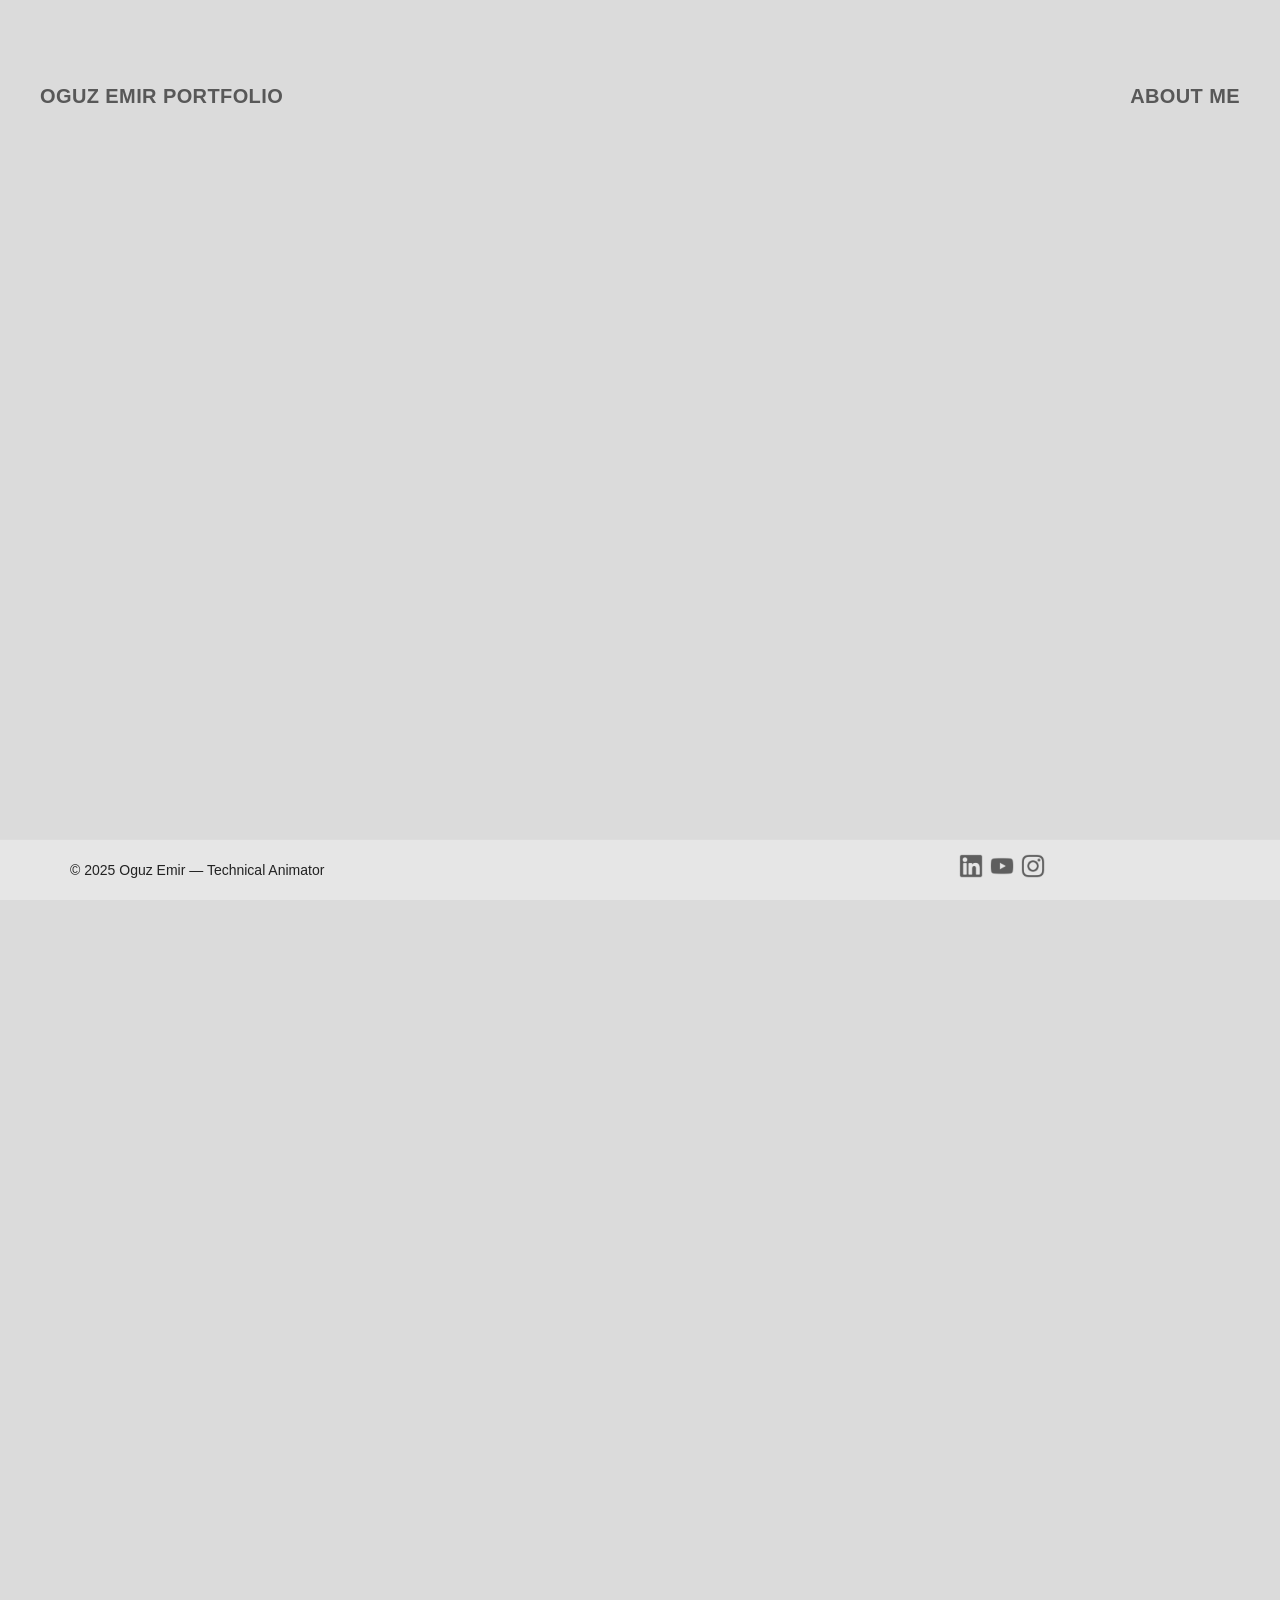
==== index.html @ ac9bbc49 "Update index.html" ====
<!DOCTYPE html>
<html lang="tr">
<head>
  <meta charset="UTF-8">
  <meta name="viewport" content="width=device-width, initial-scale=1.0">
  <title>OGUZ EMIR</title>
  <link rel="icon" type="image/png" href="img/favicon.png">

  <style>
    body {
      font-family: "Bahnschrift", sans-serif;
      background: rgb(219, 219, 219);
      color: #222;
      margin: 0;
      padding: 0;
      line-height: 1.6;
    }
    main {
      max-width: 1200px;
      margin: 0 auto;
      padding: 0 20px 100px;
    }
    /* Vimeo */
    .vimeo-wrapper {
      position: relative;
      padding-bottom: 56.25%; /* 16:9 */
      height: 0;
      margin-bottom: 40px;
    }
    .vimeo-wrapper iframe {
      position: absolute;
      top: 0; left: 0;
      width: 100%;
      height: 100%;
      border: none;
    }
    /* GRID */
    .gallery {
      display: grid;
      grid-template-columns: repeat(4, 1fr);
      gap: 20px;
    }
    .gallery-item {
      aspect-ratio: 1 / 1; /* kare */
      position: relative;
      overflow: hidden;
      cursor: pointer;
    }
    .gallery-item iframe {
      width: 100%;
      height: 100%;
      border: none;
      pointer-events: none;
    }
    .overlay {
      position: absolute;
      top: 0; left: 0;
      width: 100%; height: 100%;
      cursor: pointer;
      background: transparent;
      z-index: 2;
    }
    /* Lightbox */
    .lightbox {
      display: none;
      position: fixed;
      top: 0; left: 0;
      width: 100%; height: 100%;
      background: rgba(0,0,0,0.95);
      z-index: 9999;
      justify-content: center;
      align-items: center;
    }
    .lightbox.active { display: flex; }
    .lightbox-content {
      width: 90%;
      max-width: 900px;
      aspect-ratio: 16/9;
      background: #000;
    }
    .lightbox-content iframe {
      width: 100%; height: 100%;
      border: none;
    }
    .lightbox-close {
      position: absolute;
      top: 20px; right: 30px;
      color: #fff; font-size: 40px;
      font-weight: bold;
      cursor: pointer;
    }
    @media (max-width: 992px) {
      .gallery { grid-template-columns: repeat(2, 1fr); }
    }
    @media (max-width: 600px) {
      .gallery { grid-template-columns: 1fr; }
    }
  </style>
</head>
<body>
  <main>
    <!-- Üst Yazılar -->
    <div style="display: flex; justify-content: space-between; padding: 0 0px; margin-top: 80px; color: #585858; font-weight: bold; font-size: 20px; letter-spacing: 0.4px; text-transform: uppercase;">
      <span class="menu-text">OGUZ EMIR PORTFOLIO</span>
      <a href="aboutme.html" class="menu-text">ABOUT ME</a>
    </div>

    <style>
    .menu-text {
      transition: color 0.3s ease;
      cursor: pointer;
      text-decoration: none;
      color: #585858;
    }

    .menu-text:hover {
      color: #000000; /* Hover olduğunda siyah */
    }
    </style>
    
    <!-- Header Video -->
    <section id="reel">
      <div class="vimeo-wrapper">
        <iframe src="https://player.vimeo.com/video/945492910"
                allow="autoplay; fullscreen; picture-in-picture"
                allowfullscreen></iframe>
      </div>
    </section>

    <!-- Works Grid -->
    <section id="portfolio">
      <div class="gallery">
        <div class="gallery-item" data-video="pd09VSTixJA">
          <iframe src="https://www.youtube.com/embed/pd09VSTixJA?autoplay=1&mute=1&loop=1&playlist=pd09VSTixJA&controls=0&modestbranding=1&rel=0&iv_load_policy=3&showinfo=0"
                  allow="autoplay; fullscreen"></iframe>
          <div class="overlay"></div>
        </div>
        <div class="gallery-item" data-video="pd09VSTixJA">
          <iframe src="https://www.youtube.com/embed/pd09VSTixJA?autoplay=1&mute=1&loop=1&playlist=pd09VSTixJA&controls=0&modestbranding=1&rel=0&iv_load_policy=3&showinfo=0"
                  allow="autoplay; fullscreen"></iframe>
          <div class="overlay"></div>
        </div>
        <div class="gallery-item" data-video="pd09VSTixJA">
          <iframe src="https://www.youtube.com/embed/pd09VSTixJA?autoplay=1&mute=1&loop=1&playlist=pd09VSTixJA&controls=0&modestbranding=1&rel=0&iv_load_policy=3&showinfo=0"
                  allow="autoplay; fullscreen"></iframe>
          <div class="overlay"></div>
        </div>
        <div class="gallery-item" data-video="pd09VSTixJA">
          <iframe src="https://www.youtube.com/embed/pd09VSTixJA?autoplay=1&mute=1&loop=1&playlist=pd09VSTixJA&controls=0&modestbranding=1&rel=0&iv_load_policy=3&showinfo=0"
                  allow="autoplay; fullscreen"></iframe>
          <div class="overlay"></div>
        </div>
        <div class="gallery-item" data-video="pd09VSTixJA">
          <iframe src="https://www.youtube.com/embed/pd09VSTixJA?autoplay=1&mute=1&loop=1&playlist=pd09VSTixJA&controls=0&modestbranding=1&rel=0&iv_load_policy=3&showinfo=0"
                  allow="autoplay; fullscreen"></iframe>
          <div class="overlay"></div>
        </div>
        <div class="gallery-item" data-video="pd09VSTixJA">
          <iframe src="https://www.youtube.com/embed/pd09VSTixJA?autoplay=1&mute=1&loop=1&playlist=pd09VSTixJA&controls=0&modestbranding=1&rel=0&iv_load_policy=3&showinfo=0"
                  allow="autoplay; fullscreen"></iframe>
          <div class="overlay"></div>
        </div>
        <div class="gallery-item" data-video="pd09VSTixJA">
          <iframe src="https://www.youtube.com/embed/pd09VSTixJA?autoplay=1&mute=1&loop=1&playlist=pd09VSTixJA&controls=0&modestbranding=1&rel=0&iv_load_policy=3&showinfo=0"
                  allow="autoplay; fullscreen"></iframe>
          <div class="overlay"></div>
        </div>
        <div class="gallery-item" data-video="pd09VSTixJA">
          <iframe src="https://www.youtube.com/embed/pd09VSTixJA?autoplay=1&mute=1&loop=1&playlist=pd09VSTixJA&controls=0&modestbranding=1&rel=0&iv_load_policy=3&showinfo=0"
                  allow="autoplay; fullscreen"></iframe>
          <div class="overlay"></div>
        </div>
        <div class="gallery-item" data-video="pd09VSTixJA">
          <iframe src="https://www.youtube.com/embed/pd09VSTixJA?autoplay=1&mute=1&loop=1&playlist=pd09VSTixJA&controls=0&modestbranding=1&rel=0&iv_load_policy=3&showinfo=0"
                  allow="autoplay; fullscreen"></iframe>
          <div class="overlay"></div>
        </div>
      </div>
    </section>
  </main>

  <!-- Lightbox -->
  <div class="lightbox" id="lightbox">
    <span class="lightbox-close">&times;</span>
    <div class="lightbox-content">
      <iframe id="lightbox-video" src="" allow="autoplay; fullscreen" allowfullscreen></iframe>
    </div>
  </div>

  <script>
    const items = document.querySelectorAll('.gallery-item');
    const lightbox = document.getElementById('lightbox');
    const lightboxVideo = document.getElementById('lightbox-video');
    const closeBtn = document.querySelector('.lightbox-close');

    items.forEach(item => {
      const overlay = item.querySelector('.overlay');
      overlay.addEventListener('click', () => {
        const videoId = item.getAttribute('data-video');
        lightbox.classList.add('active');
        lightboxVideo.src = `https://www.youtube.com/embed/${videoId}?autoplay=1&controls=1&rel=0&modestbranding=1`;
      });
    });

    closeBtn.addEventListener('click', () => {
      lightbox.classList.remove('active');
      lightboxVideo.src = "";
    });

    lightbox.addEventListener('click', (e) => {
      if (e.target === lightbox) {
        lightbox.classList.remove('active');
        lightboxVideo.src = "";
      }
    });
  </script>

<!-- Footer -->
<div id="footer" style="
  position:fixed;
  bottom:0;
  left:0;
  width:100%;
  height:60px;
  background:rgba(255,255,255,0.3);
  border-top:1px solid #ddd;
  z-index:9999;
  display:flex;
  justify-content:space-between;
  align-items:center;
">
  <!-- Left Text -->
  <div style="font-size:14px; color:#222; padding-left:70px;">
    &copy; 2025 Oguz Emir — Technical Animator
  </div>

  <!-- Right Text -->
  <div class="footer-icons" style="display:flex; gap:7px; padding-right:235px;">
    <a href="https://www.linkedin.com/in/oguzxemir" target="_blank">
      <img src="img/linkedin.png" alt="LinkedIn" style="height:24px;">
    </a>
    <a href="https://www.youtube.com/Hexae" target="_blank">
      <img src="img/youtube.png" alt="YouTube" style="height:24px;">
    </a>
    <a href="https://www.instagram.com/ooguzemir" target="_blank">
      <img src="img/instagram.png" alt="Instagram" style="height:24px;">
    </a>
  </div>
</div>

<style>
#footer {
  transition: background 0.5s ease;
}
#footer:hover {
  background:#ffffff !important;
}

/* Icon hover effect */
.footer-icons img {
  transition: filter 0.3s ease;
}
.footer-icons img:hover {
  filter: brightness(0);
}
</style>

</body>
</html>
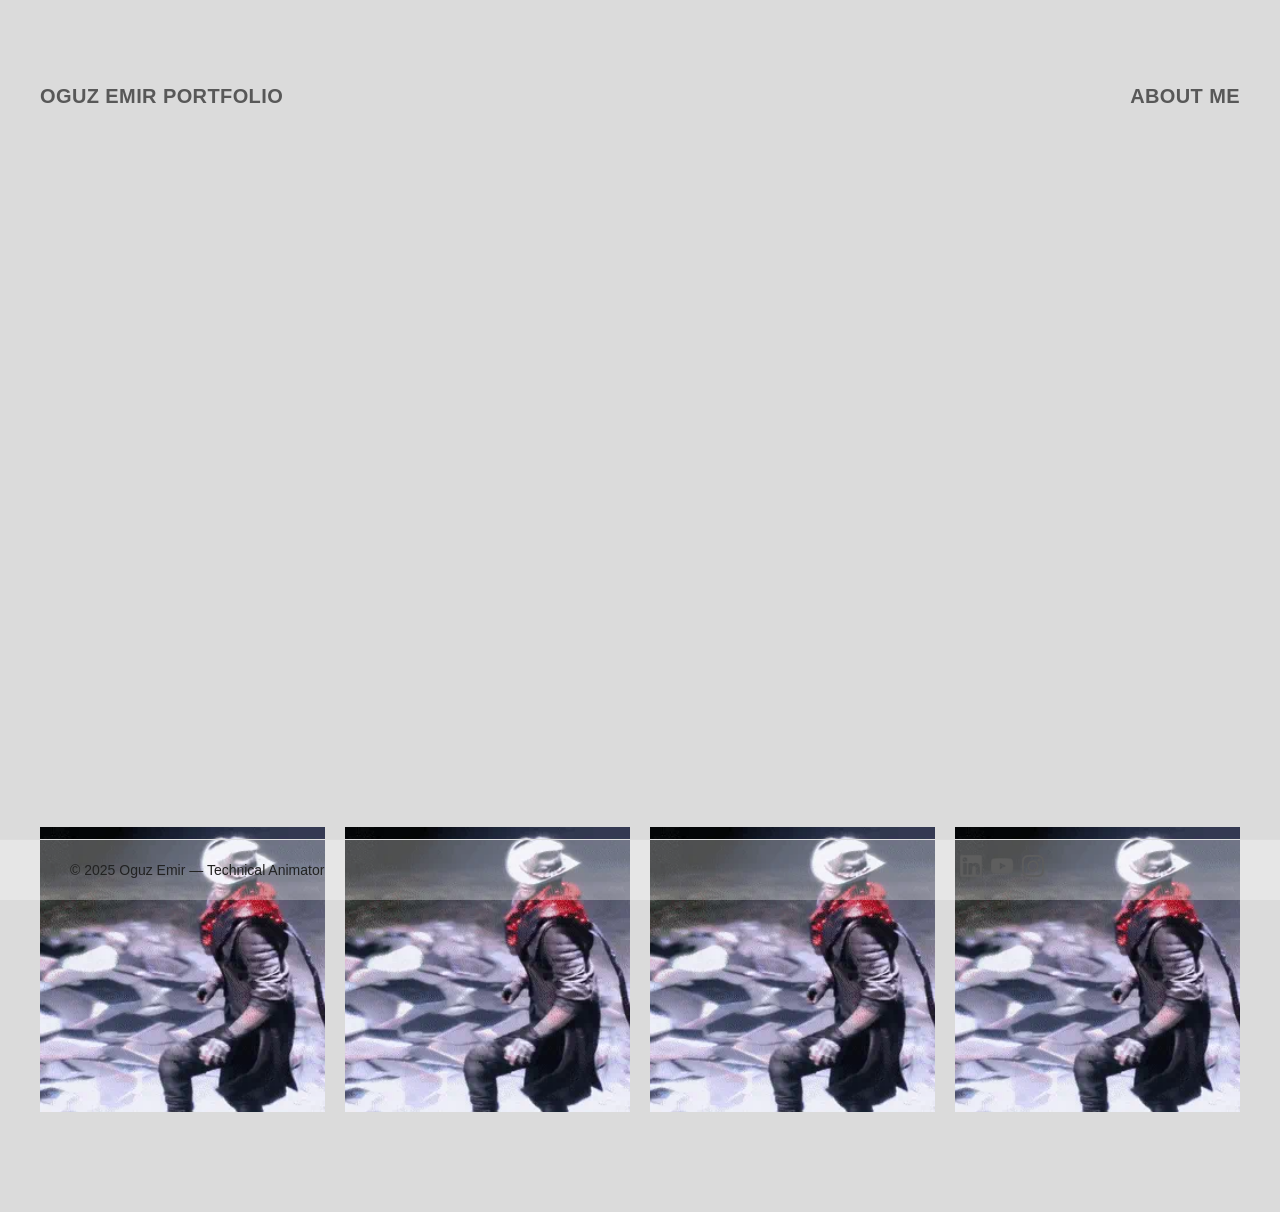
==== commit ebd36e6d: "bigcommit" ====
--- a/index.html
+++ b/index.html
@@ -4,119 +4,16 @@
   <meta charset="UTF-8">
   <meta name="viewport" content="width=device-width, initial-scale=1.0">
   <title>OGUZ EMIR</title>
-  <link rel="icon" type="image/png" href="img/favicon.png">
-
-  <style>
-    body {
-      font-family: "Bahnschrift", sans-serif;
-      background: rgb(219, 219, 219);
-      color: #222;
-      margin: 0;
-      padding: 0;
-      line-height: 1.6;
-    }
-    main {
-      max-width: 1200px;
-      margin: 0 auto;
-      padding: 0 20px 100px;
-    }
-    /* Vimeo */
-    .vimeo-wrapper {
-      position: relative;
-      padding-bottom: 56.25%; /* 16:9 */
-      height: 0;
-      margin-bottom: 40px;
-    }
-    .vimeo-wrapper iframe {
-      position: absolute;
-      top: 0; left: 0;
-      width: 100%;
-      height: 100%;
-      border: none;
-    }
-    /* GRID */
-    .gallery {
-      display: grid;
-      grid-template-columns: repeat(4, 1fr);
-      gap: 20px;
-    }
-    .gallery-item {
-      aspect-ratio: 1 / 1; /* kare */
-      position: relative;
-      overflow: hidden;
-      cursor: pointer;
-    }
-    .gallery-item iframe {
-      width: 100%;
-      height: 100%;
-      border: none;
-      pointer-events: none;
-    }
-    .overlay {
-      position: absolute;
-      top: 0; left: 0;
-      width: 100%; height: 100%;
-      cursor: pointer;
-      background: transparent;
-      z-index: 2;
-    }
-    /* Lightbox */
-    .lightbox {
-      display: none;
-      position: fixed;
-      top: 0; left: 0;
-      width: 100%; height: 100%;
-      background: rgba(0,0,0,0.95);
-      z-index: 9999;
-      justify-content: center;
-      align-items: center;
-    }
-    .lightbox.active { display: flex; }
-    .lightbox-content {
-      width: 90%;
-      max-width: 900px;
-      aspect-ratio: 16/9;
-      background: #000;
-    }
-    .lightbox-content iframe {
-      width: 100%; height: 100%;
-      border: none;
-    }
-    .lightbox-close {
-      position: absolute;
-      top: 20px; right: 30px;
-      color: #fff; font-size: 40px;
-      font-weight: bold;
-      cursor: pointer;
-    }
-    @media (max-width: 992px) {
-      .gallery { grid-template-columns: repeat(2, 1fr); }
-    }
-    @media (max-width: 600px) {
-      .gallery { grid-template-columns: 1fr; }
-    }
-  </style>
+  <link rel="icon" type="image/webp" href="img/favicon.webp">
+  <link rel="stylesheet" href="style.css">
 </head>
 <body>
   <main>
     <!-- Üst Yazılar -->
-    <div style="display: flex; justify-content: space-between; padding: 0 0px; margin-top: 80px; color: #585858; font-weight: bold; font-size: 20px; letter-spacing: 0.4px; text-transform: uppercase;">
+    <div class="header-menu">
       <span class="menu-text">OGUZ EMIR PORTFOLIO</span>
       <a href="aboutme.html" class="menu-text">ABOUT ME</a>
     </div>
-
-    <style>
-    .menu-text {
-      transition: color 0.3s ease;
-      cursor: pointer;
-      text-decoration: none;
-      color: #585858;
-    }
-
-    .menu-text:hover {
-      color: #000000; /* Hover olduğunda siyah */
-    }
-    </style>
     
     <!-- Header Video -->
     <section id="reel">
@@ -128,55 +25,30 @@
     </section>
 
     <!-- Works Grid -->
-    <section id="portfolio">
-      <div class="gallery">
-        <div class="gallery-item" data-video="pd09VSTixJA">
-          <iframe src="https://www.youtube.com/embed/pd09VSTixJA?autoplay=1&mute=1&loop=1&playlist=pd09VSTixJA&controls=0&modestbranding=1&rel=0&iv_load_policy=3&showinfo=0"
-                  allow="autoplay; fullscreen"></iframe>
-          <div class="overlay"></div>
-        </div>
-        <div class="gallery-item" data-video="pd09VSTixJA">
-          <iframe src="https://www.youtube.com/embed/pd09VSTixJA?autoplay=1&mute=1&loop=1&playlist=pd09VSTixJA&controls=0&modestbranding=1&rel=0&iv_load_policy=3&showinfo=0"
-                  allow="autoplay; fullscreen"></iframe>
-          <div class="overlay"></div>
-        </div>
-        <div class="gallery-item" data-video="pd09VSTixJA">
-          <iframe src="https://www.youtube.com/embed/pd09VSTixJA?autoplay=1&mute=1&loop=1&playlist=pd09VSTixJA&controls=0&modestbranding=1&rel=0&iv_load_policy=3&showinfo=0"
-                  allow="autoplay; fullscreen"></iframe>
-          <div class="overlay"></div>
-        </div>
-        <div class="gallery-item" data-video="pd09VSTixJA">
-          <iframe src="https://www.youtube.com/embed/pd09VSTixJA?autoplay=1&mute=1&loop=1&playlist=pd09VSTixJA&controls=0&modestbranding=1&rel=0&iv_load_policy=3&showinfo=0"
-                  allow="autoplay; fullscreen"></iframe>
-          <div class="overlay"></div>
-        </div>
-        <div class="gallery-item" data-video="pd09VSTixJA">
-          <iframe src="https://www.youtube.com/embed/pd09VSTixJA?autoplay=1&mute=1&loop=1&playlist=pd09VSTixJA&controls=0&modestbranding=1&rel=0&iv_load_policy=3&showinfo=0"
-                  allow="autoplay; fullscreen"></iframe>
-          <div class="overlay"></div>
-        </div>
-        <div class="gallery-item" data-video="pd09VSTixJA">
-          <iframe src="https://www.youtube.com/embed/pd09VSTixJA?autoplay=1&mute=1&loop=1&playlist=pd09VSTixJA&controls=0&modestbranding=1&rel=0&iv_load_policy=3&showinfo=0"
-                  allow="autoplay; fullscreen"></iframe>
-          <div class="overlay"></div>
-        </div>
-        <div class="gallery-item" data-video="pd09VSTixJA">
-          <iframe src="https://www.youtube.com/embed/pd09VSTixJA?autoplay=1&mute=1&loop=1&playlist=pd09VSTixJA&controls=0&modestbranding=1&rel=0&iv_load_policy=3&showinfo=0"
-                  allow="autoplay; fullscreen"></iframe>
-          <div class="overlay"></div>
-        </div>
-        <div class="gallery-item" data-video="pd09VSTixJA">
-          <iframe src="https://www.youtube.com/embed/pd09VSTixJA?autoplay=1&mute=1&loop=1&playlist=pd09VSTixJA&controls=0&modestbranding=1&rel=0&iv_load_policy=3&showinfo=0"
-                  allow="autoplay; fullscreen"></iframe>
-          <div class="overlay"></div>
-        </div>
-        <div class="gallery-item" data-video="pd09VSTixJA">
-          <iframe src="https://www.youtube.com/embed/pd09VSTixJA?autoplay=1&mute=1&loop=1&playlist=pd09VSTixJA&controls=0&modestbranding=1&rel=0&iv_load_policy=3&showinfo=0"
-                  allow="autoplay; fullscreen"></iframe>
-          <div class="overlay"></div>
-        </div>
-      </div>
-    </section>
+<section id="portfolio">
+  <div class="gallery">
+    <!-- Örnek 1 -->
+    <div class="gallery-item" data-video="pd09VSTixJA">
+      <img src="img/wip.webp" alt="Video 1" class="thumb">
+    </div>
+
+    <!-- Örnek 2 -->
+    <div class="gallery-item" data-video="dQw4w9WgXcQ">
+      <img src="img/wip.webp" alt="Video 2" class="thumb">
+    </div>
+
+    <!-- Örnek 3 -->
+    <div class="gallery-item" data-video="xvFZjo5PgG0">
+      <img src="img/wip.webp" alt="Video 3" class="thumb">
+    </div>
+
+    <!-- Örnek 4 -->
+    <div class="gallery-item" data-video="9bZkp7q19f0">
+      <img src="img/wip.webp" alt="Video 4" class="thumb">
+    </div>
+  </div>
+</section>
+
   </main>
 
   <!-- Lightbox -->
@@ -187,83 +59,27 @@
     </div>
   </div>
 
-  <script>
-    const items = document.querySelectorAll('.gallery-item');
-    const lightbox = document.getElementById('lightbox');
-    const lightboxVideo = document.getElementById('lightbox-video');
-    const closeBtn = document.querySelector('.lightbox-close');
+  <!-- Footer -->
+  <div id="footer">
+    <!-- Left Text -->
+    <div class="footer-left">
+      &copy; 2025 Oguz Emir — Technical Animator
+    </div>
 
-    items.forEach(item => {
-      const overlay = item.querySelector('.overlay');
-      overlay.addEventListener('click', () => {
-        const videoId = item.getAttribute('data-video');
-        lightbox.classList.add('active');
-        lightboxVideo.src = `https://www.youtube.com/embed/${videoId}?autoplay=1&controls=1&rel=0&modestbranding=1`;
-      });
-    });
-
-    closeBtn.addEventListener('click', () => {
-      lightbox.classList.remove('active');
-      lightboxVideo.src = "";
-    });
-
-    lightbox.addEventListener('click', (e) => {
-      if (e.target === lightbox) {
-        lightbox.classList.remove('active');
-        lightboxVideo.src = "";
-      }
-    });
-  </script>
-
-<!-- Footer -->
-<div id="footer" style="
-  position:fixed;
-  bottom:0;
-  left:0;
-  width:100%;
-  height:60px;
-  background:rgba(255,255,255,0.3);
-  border-top:1px solid #ddd;
-  z-index:9999;
-  display:flex;
-  justify-content:space-between;
-  align-items:center;
-">
-  <!-- Left Text -->
-  <div style="font-size:14px; color:#222; padding-left:70px;">
-    &copy; 2025 Oguz Emir — Technical Animator
+    <!-- Right Text -->
+    <div class="footer-icons">
+      <a href="https://www.linkedin.com/in/oguzxemir" target="_blank">
+        <img src="img/linkedin.webp" alt="LinkedIn">
+      </a>
+      <a href="https://www.youtube.com/Hexae" target="_blank">
+        <img src="img/youtube.webp" alt="YouTube">
+      </a>
+      <a href="https://www.instagram.com/ooguzemir" target="_blank">
+        <img src="img/instagram.webp" alt="Instagram">
+      </a>
+    </div>
   </div>
 
-  <!-- Right Text -->
-  <div class="footer-icons" style="display:flex; gap:7px; padding-right:235px;">
-    <a href="https://www.linkedin.com/in/oguzxemir" target="_blank">
-      <img src="img/linkedin.png" alt="LinkedIn" style="height:24px;">
-    </a>
-    <a href="https://www.youtube.com/Hexae" target="_blank">
-      <img src="img/youtube.png" alt="YouTube" style="height:24px;">
-    </a>
-    <a href="https://www.instagram.com/ooguzemir" target="_blank">
-      <img src="img/instagram.png" alt="Instagram" style="height:24px;">
-    </a>
-  </div>
-</div>
-
-<style>
-#footer {
-  transition: background 0.5s ease;
-}
-#footer:hover {
-  background:#ffffff !important;
-}
-
-/* Icon hover effect */
-.footer-icons img {
-  transition: filter 0.3s ease;
-}
-.footer-icons img:hover {
-  filter: brightness(0);
-}
-</style>
-
+  <script src="script.js"></script>
 </body>
 </html>
--- a/style.css
+++ b/style.css
@@ -0,0 +1,159 @@
+body {
+  font-family: "Bahnschrift", sans-serif;
+  background: rgb(219, 219, 219);
+  color: #222;
+  margin: 0;
+  padding: 0;
+  line-height: 1.6;
+}
+main {
+  max-width: 1200px;
+  margin: 0 auto;
+  padding: 0 20px 100px;
+}
+.vimeo-wrapper {
+  position: relative;
+  padding-bottom: 56.25%; /* 16:9 */
+  height: 0;
+  margin-bottom: 40px;
+}
+.vimeo-wrapper iframe {
+  position: absolute;
+  top: 0; left: 0;
+  width: 100%;
+  height: 100%;
+  border: none;
+}
+.header-menu {
+  display: flex;
+  justify-content: space-between;
+  padding: 0;
+  margin-top: 80px;
+  color: #585858;
+  font-weight: bold;
+  font-size: 20px;
+  letter-spacing: 0.4px;
+  text-transform: uppercase;
+}
+
+.menu-text {
+  transition: color 0.3s ease;
+  cursor: pointer;
+  text-decoration: none;
+  color: #585858;
+}
+.menu-text:hover {
+  color: #000000;
+}
+.gallery {
+  display: grid;
+  grid-template-columns: repeat(4, 1fr);
+  gap: 20px;
+}
+.gallery-item {
+  aspect-ratio: 1 / 1;
+  position: relative;
+  overflow: hidden;
+  cursor: pointer;
+}
+.gallery-item iframe {
+  width: 100%;
+  height: 100%;
+  border: none;
+  pointer-events: none;
+}
+.overlay {
+  position: absolute;
+  top: 0; left: 0;
+  width: 100%; height: 100%;
+  cursor: pointer;
+  background: transparent;
+  z-index: 2;
+}
+.lightbox {
+  display: none;
+  position: fixed;
+  top: 0; left: 0;
+  width: 100%; height: 100%;
+  background: rgba(0,0,0,0.95);
+  z-index: 9999;
+  justify-content: center;
+  align-items: center;
+}
+.lightbox.active { display: flex; }
+.lightbox-content {
+  width: 90%;
+  max-width: 900px;
+  aspect-ratio: 16/9;
+  background: #000;
+}
+.lightbox-content iframe {
+  width: 100%; height: 100%;
+  border: none;
+}
+.lightbox-close {
+  position: absolute;
+  top: 20px; right: 30px;
+  color: #fff; font-size: 40px;
+  font-weight: bold;
+  cursor: pointer;
+}
+@media (max-width: 992px) {
+  .gallery { grid-template-columns: repeat(2, 1fr); }
+}
+@media (max-width: 600px) {
+  .gallery { grid-template-columns: 1fr; }
+}
+#footer {
+  position: fixed;
+  bottom: 0;
+  left: 0;
+  width: 100%;
+  height: 60px;
+  background: rgba(255,255,255,0.3);
+  border-top: 1px solid #ddd;
+  z-index: 9999;
+  display: flex;
+  justify-content: space-between;
+  align-items: center;
+  transition: background 0.5s ease;
+}
+#footer:hover {
+  background: #ffffff !important;
+}
+.footer-left {
+  font-size: 14px;
+  color: #222;
+  padding-left: 70px;
+}
+.footer-icons {
+  display: flex;
+  gap: 7px;
+  padding-right: 235px;
+}
+.footer-icons img {
+  height: 24px;
+  transition: filter 0.3s ease;
+}
+.footer-icons img:hover {
+  filter: brightness(0);
+}
+.gallery-item {
+  aspect-ratio: 1 / 1;
+  position: relative;
+  overflow: hidden;
+  cursor: pointer;
+  display: flex;
+  justify-content: center;
+  align-items: center;
+  background: #000;
+}
+.gallery-item img.thumb {
+  width: 100%;
+  height: 100%;
+  object-fit: cover;
+  transition: transform 0.3s ease;
+}
+.gallery-item img.thumb:hover {
+  transform: scale(1.05);
+}
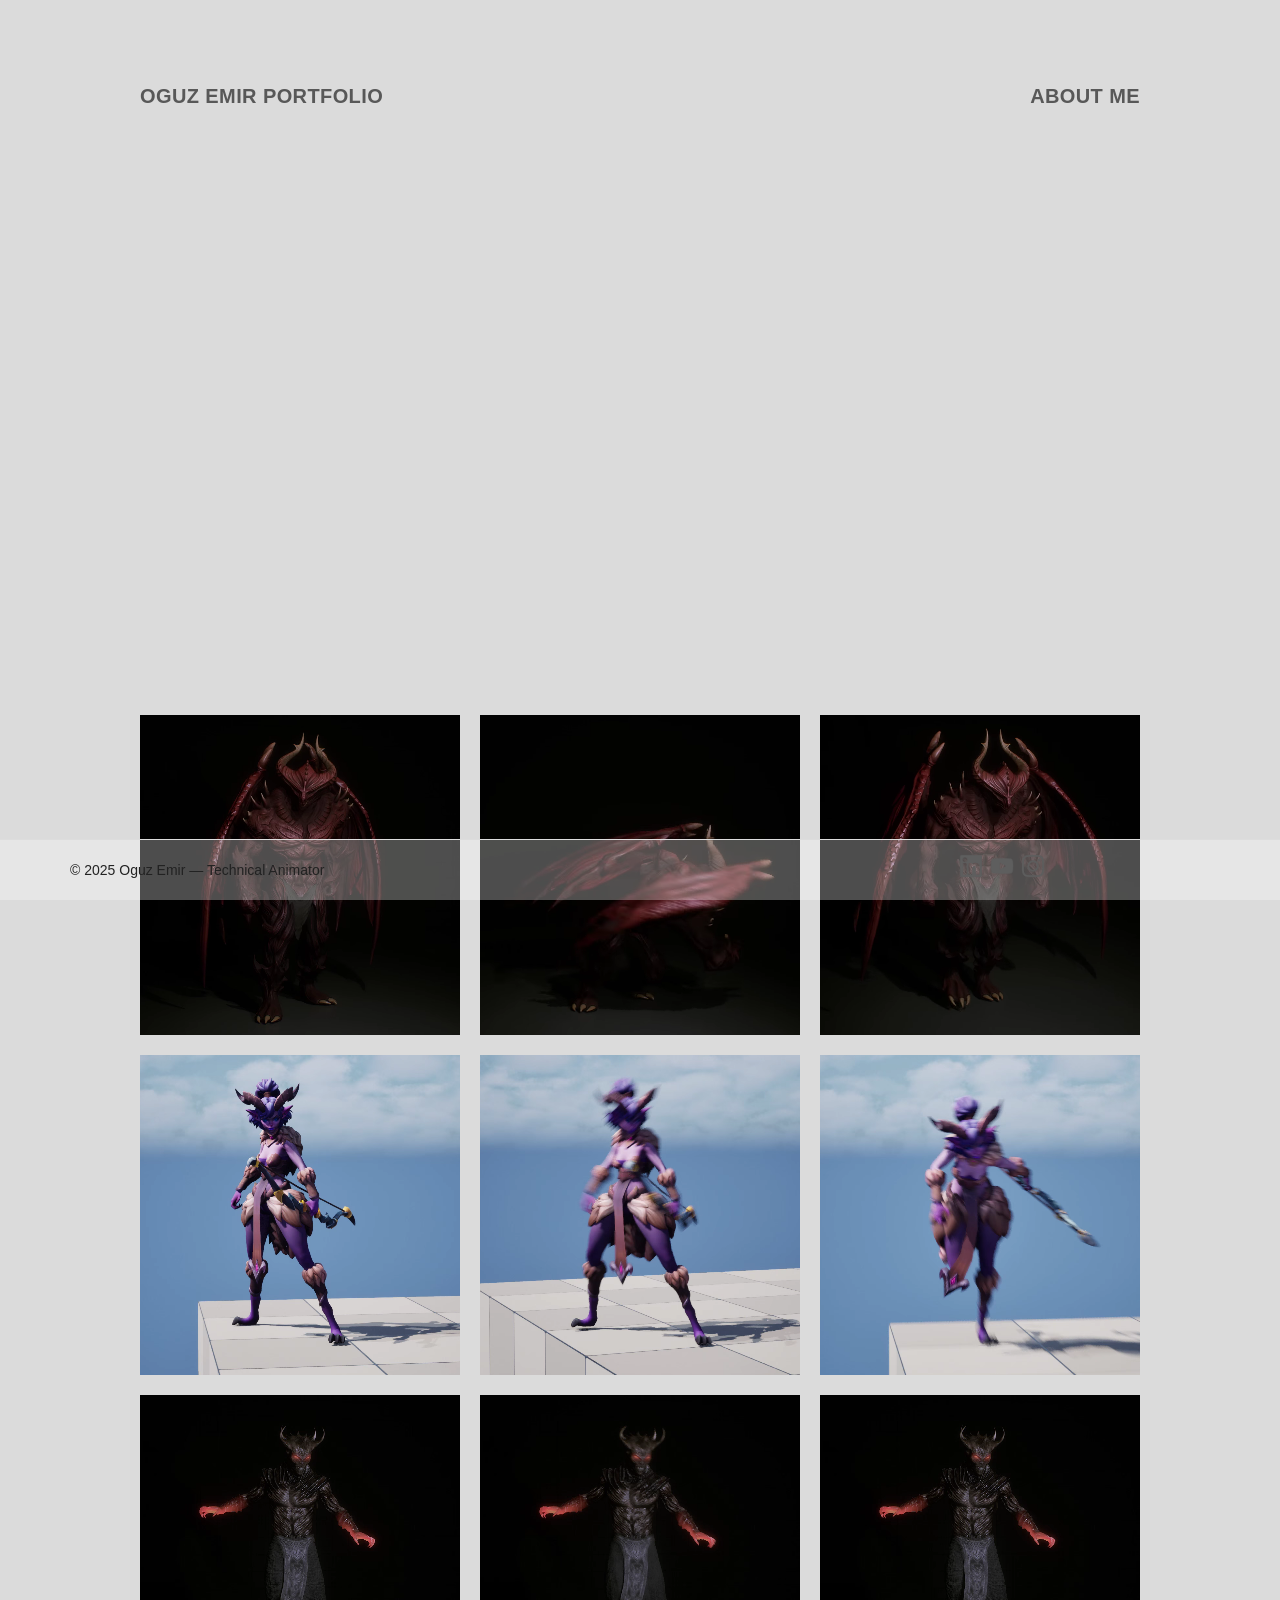
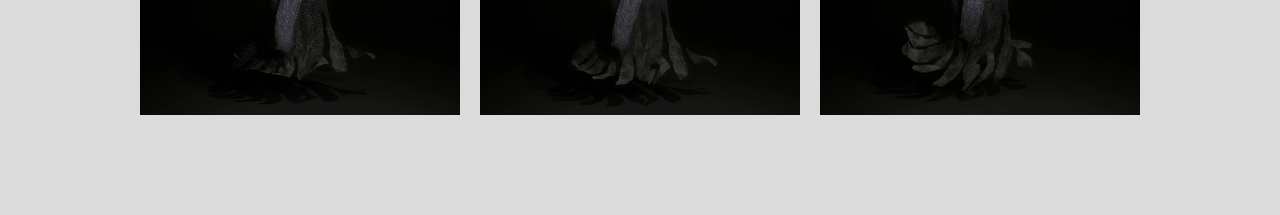
==== commit f7924fa5: "q" ====
--- a/index.html
+++ b/index.html
@@ -27,25 +27,83 @@
     <!-- Works Grid -->
 <section id="portfolio">
   <div class="gallery">
-    <!-- Örnek 1 -->
-    <div class="gallery-item" data-video="pd09VSTixJA">
-      <img src="img/wip.webp" alt="Video 1" class="thumb">
+
+    <!------------------------------------ WEBM AREA ------------------------------------>
+
+
+    <!-- Demon Idle -->
+    <div class="gallery-item" data-video="dQw4w9WgXcQ">
+      <video class="thumb" autoplay muted loop playsinline>
+        <source src="webm/Demon/Demon_Idle.webm" type="video/webm">
+      </video>
     </div>
 
-    <!-- Örnek 2 -->
+    <!-- Demon Attack -->
     <div class="gallery-item" data-video="dQw4w9WgXcQ">
-      <img src="img/wip.webp" alt="Video 2" class="thumb">
+      <video class="thumb" autoplay muted loop playsinline>
+        <source src="webm/Demon/Demon_Attack.webm" type="video/webm">
+      </video>
     </div>
 
-    <!-- Örnek 3 -->
-    <div class="gallery-item" data-video="xvFZjo5PgG0">
-      <img src="img/wip.webp" alt="Video 3" class="thumb">
+    <!-- Demon Walk -->
+    <div class="gallery-item" data-video="pd09VSTixJA">
+      <video class="thumb" autoplay muted loop playsinline>
+        <source src="webm/Demon/Demon_Walk.webm" type="video/webm">
+      </video>
     </div>
 
-    <!-- Örnek 4 -->
-    <div class="gallery-item" data-video="9bZkp7q19f0">
-      <img src="img/wip.webp" alt="Video 4" class="thumb">
+
+
+
+
+    <!-- Dryad Idle -->
+    <div class="gallery-item" data-video="dQw4w9WgXcQ">
+      <video class="thumb" autoplay muted loop playsinline>
+        <source src="webm/Dryad/Dryad_Idle.webm" type="video/webm">
+      </video>
     </div>
+
+    <!-- Dryad Attack -->
+    <div class="gallery-item" data-video="pd09VSTixJA">
+      <video class="thumb" autoplay muted loop playsinline>
+        <source src="webm/Dryad/Dryad_Attack.webm" type="video/webm">
+      </video>
+    </div>
+
+    <!-- Dryad Run -->
+    <div class="gallery-item" data-video="dQw4w9WgXcQ">
+      <video class="thumb" autoplay muted loop playsinline>
+        <source src="webm/Dryad/Dryad_Run.webm" type="video/webm">
+      </video>
+    </div>
+
+
+
+    
+
+    <!-- Demonologist Idle -->
+    <div class="gallery-item" data-video="dQw4w9WgXcQ">
+      <video class="thumb" autoplay muted loop playsinline>
+        <source src="webm/Demonologist/Demonologist_Idle.webm" type="video/webm">
+      </video>
+    </div>
+
+    <!-- Demonologist Death -->
+    <div class="gallery-item" data-video="pd09VSTixJA">
+      <video class="thumb" autoplay muted loop playsinline>
+        <source src="webm/Demonologist/Demonologist_Death.webm" type="video/webm">
+      </video>
+    </div>
+
+    <!-- Demonologist Skill -->
+    <div class="gallery-item" data-video="dQw4w9WgXcQ">
+      <video class="thumb" autoplay muted loop playsinline>
+        <source src="webm/Demonologist/Demonologist_Skill.webm" type="video/webm">
+      </video>
+    </div>
+
+
+
   </div>
 </section>
 
--- a/style.css
+++ b/style.css
@@ -6,11 +6,14 @@
   padding: 0;
   line-height: 1.6;
 }
+
 main {
-  max-width: 1200px;
+  max-width: 1000px;
   margin: 0 auto;
   padding: 0 20px 100px;
 }
+
+/* Vimeo ana video */
 .vimeo-wrapper {
   position: relative;
   padding-bottom: 56.25%; /* 16:9 */
@@ -24,6 +27,8 @@
   height: 100%;
   border: none;
 }
+
+/* Header menü */
 .header-menu {
   display: flex;
   justify-content: space-between;
@@ -45,9 +50,11 @@
 .menu-text:hover {
   color: #000000;
 }
+
+/* Galeri grid */
 .gallery {
   display: grid;
-  grid-template-columns: repeat(4, 1fr);
+  grid-template-columns: repeat(3, 1fr);
   gap: 20px;
 }
 .gallery-item {
@@ -55,13 +62,26 @@
   position: relative;
   overflow: hidden;
   cursor: pointer;
+  display: flex;
+  justify-content: center;
+  align-items: center;
+  background: #000;
 }
-.gallery-item iframe {
+
+/* WebM video thumbnail */
+.gallery-item video.thumb {
   width: 100%;
-  height: 100%;
-  border: none;
-  pointer-events: none;
+  height: 110%;
+  object-fit: cover;         /* videoyu kutuya taşacak şekilde doldur */
+  object-position: center;   /* tam ortala, üstten/alttan biraz kırpılabilir */
+  transition: transform 0.3s ease;
+  display: block;
 }
+.gallery-item video.thumb:hover {
+  transform: scale(1.05);
+}
+
+/* Overlay */
 .overlay {
   position: absolute;
   top: 0; left: 0;
@@ -70,6 +90,8 @@
   background: transparent;
   z-index: 2;
 }
+
+/* Lightbox */
 .lightbox {
   display: none;
   position: fixed;
@@ -98,12 +120,16 @@
   font-weight: bold;
   cursor: pointer;
 }
+
+/* Responsive */
 @media (max-width: 992px) {
   .gallery { grid-template-columns: repeat(2, 1fr); }
 }
 @media (max-width: 600px) {
   .gallery { grid-template-columns: 1fr; }
 }
+
+/* Footer */
 #footer {
   position: fixed;
   bottom: 0;
@@ -137,23 +163,4 @@
 }
 .footer-icons img:hover {
   filter: brightness(0);
-}
-.gallery-item {
-  aspect-ratio: 1 / 1;
-  position: relative;
-  overflow: hidden;
-  cursor: pointer;
-  display: flex;
-  justify-content: center;
-  align-items: center;
-  background: #000;
-}
-.gallery-item img.thumb {
-  width: 100%;
-  height: 100%;
-  object-fit: cover;
-  transition: transform 0.3s ease;
-}
-.gallery-item img.thumb:hover {
-  transform: scale(1.05);
-}
+}
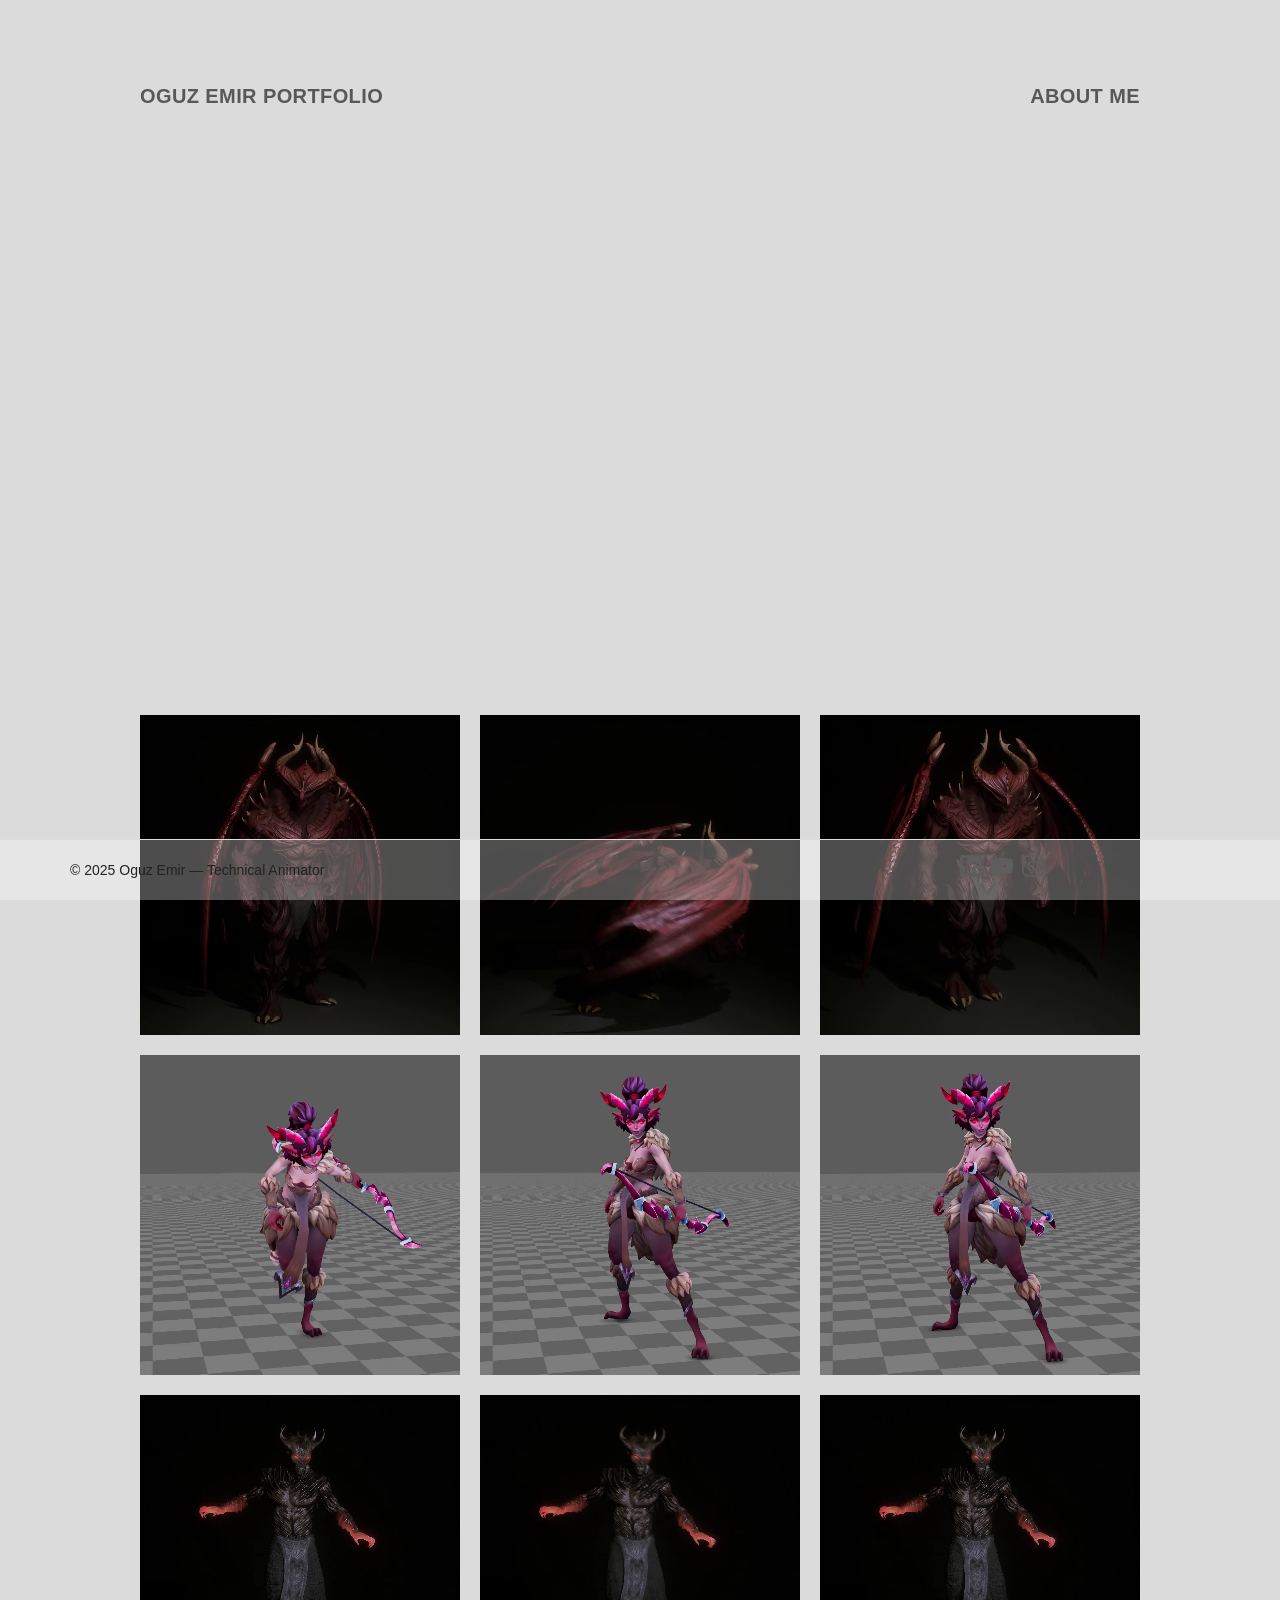
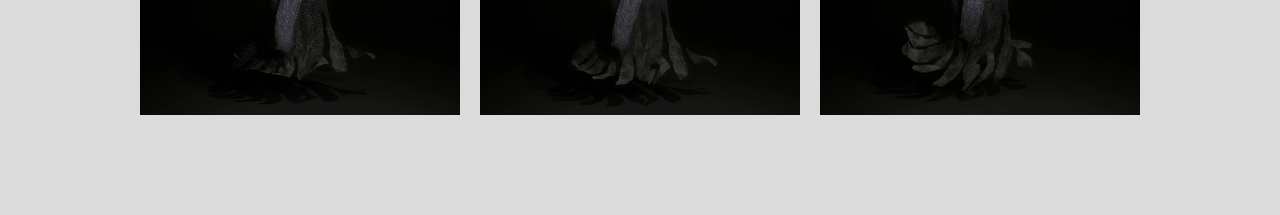
==== commit 9ee7e95a: "q" ====
--- a/index.html
+++ b/index.html
@@ -54,12 +54,10 @@
 
 
 
-
-
-    <!-- Dryad Idle -->
+    <!-- Dryad Run -->
     <div class="gallery-item" data-video="dQw4w9WgXcQ">
       <video class="thumb" autoplay muted loop playsinline>
-        <source src="webm/Dryad/Dryad_Idle.webm" type="video/webm">
+        <source src="webm/Dryad/Dryad_Run.webm" type="video/webm">
       </video>
     </div>
 
@@ -70,13 +68,12 @@
       </video>
     </div>
 
-    <!-- Dryad Run -->
+    <!-- Dryad Idle -->
     <div class="gallery-item" data-video="dQw4w9WgXcQ">
       <video class="thumb" autoplay muted loop playsinline>
-        <source src="webm/Dryad/Dryad_Run.webm" type="video/webm">
+        <source src="webm/Dryad/Dryad_Idle.webm" type="video/webm">
       </video>
     </div>
-
 
 
     
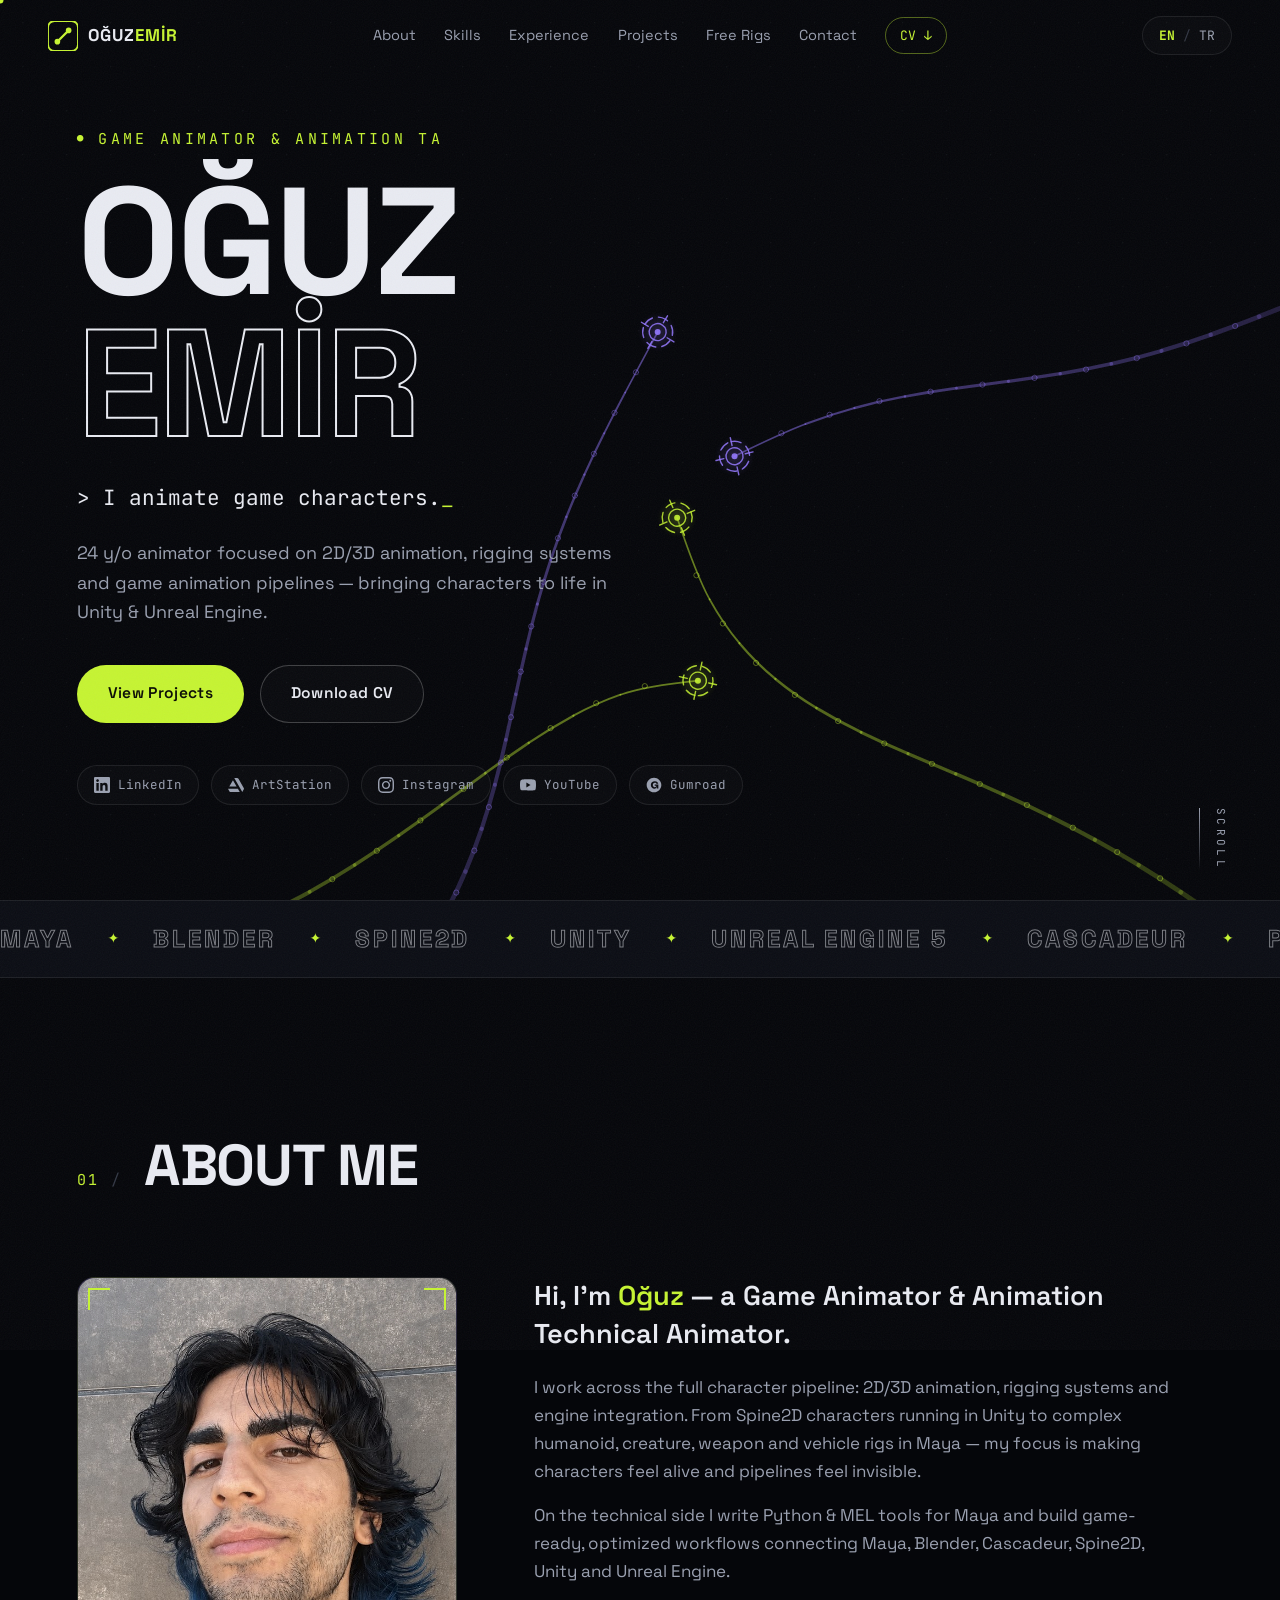
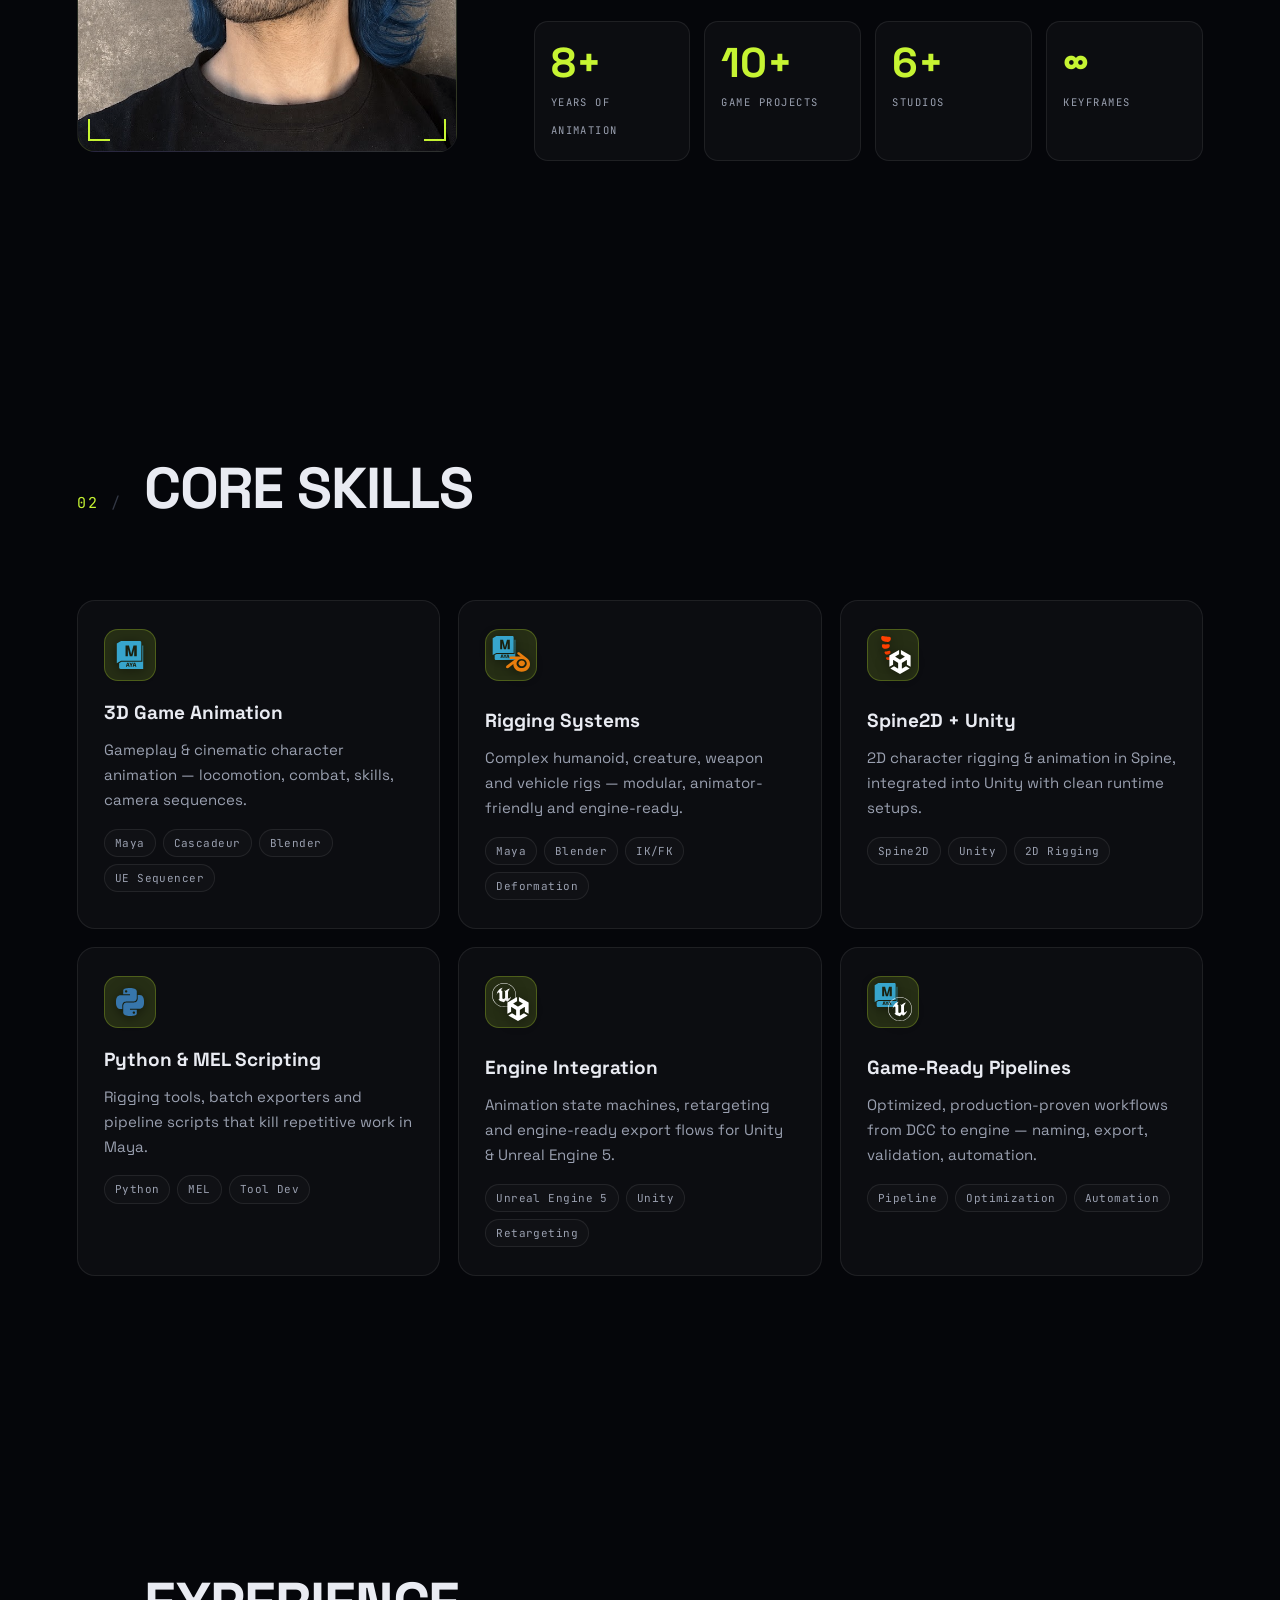
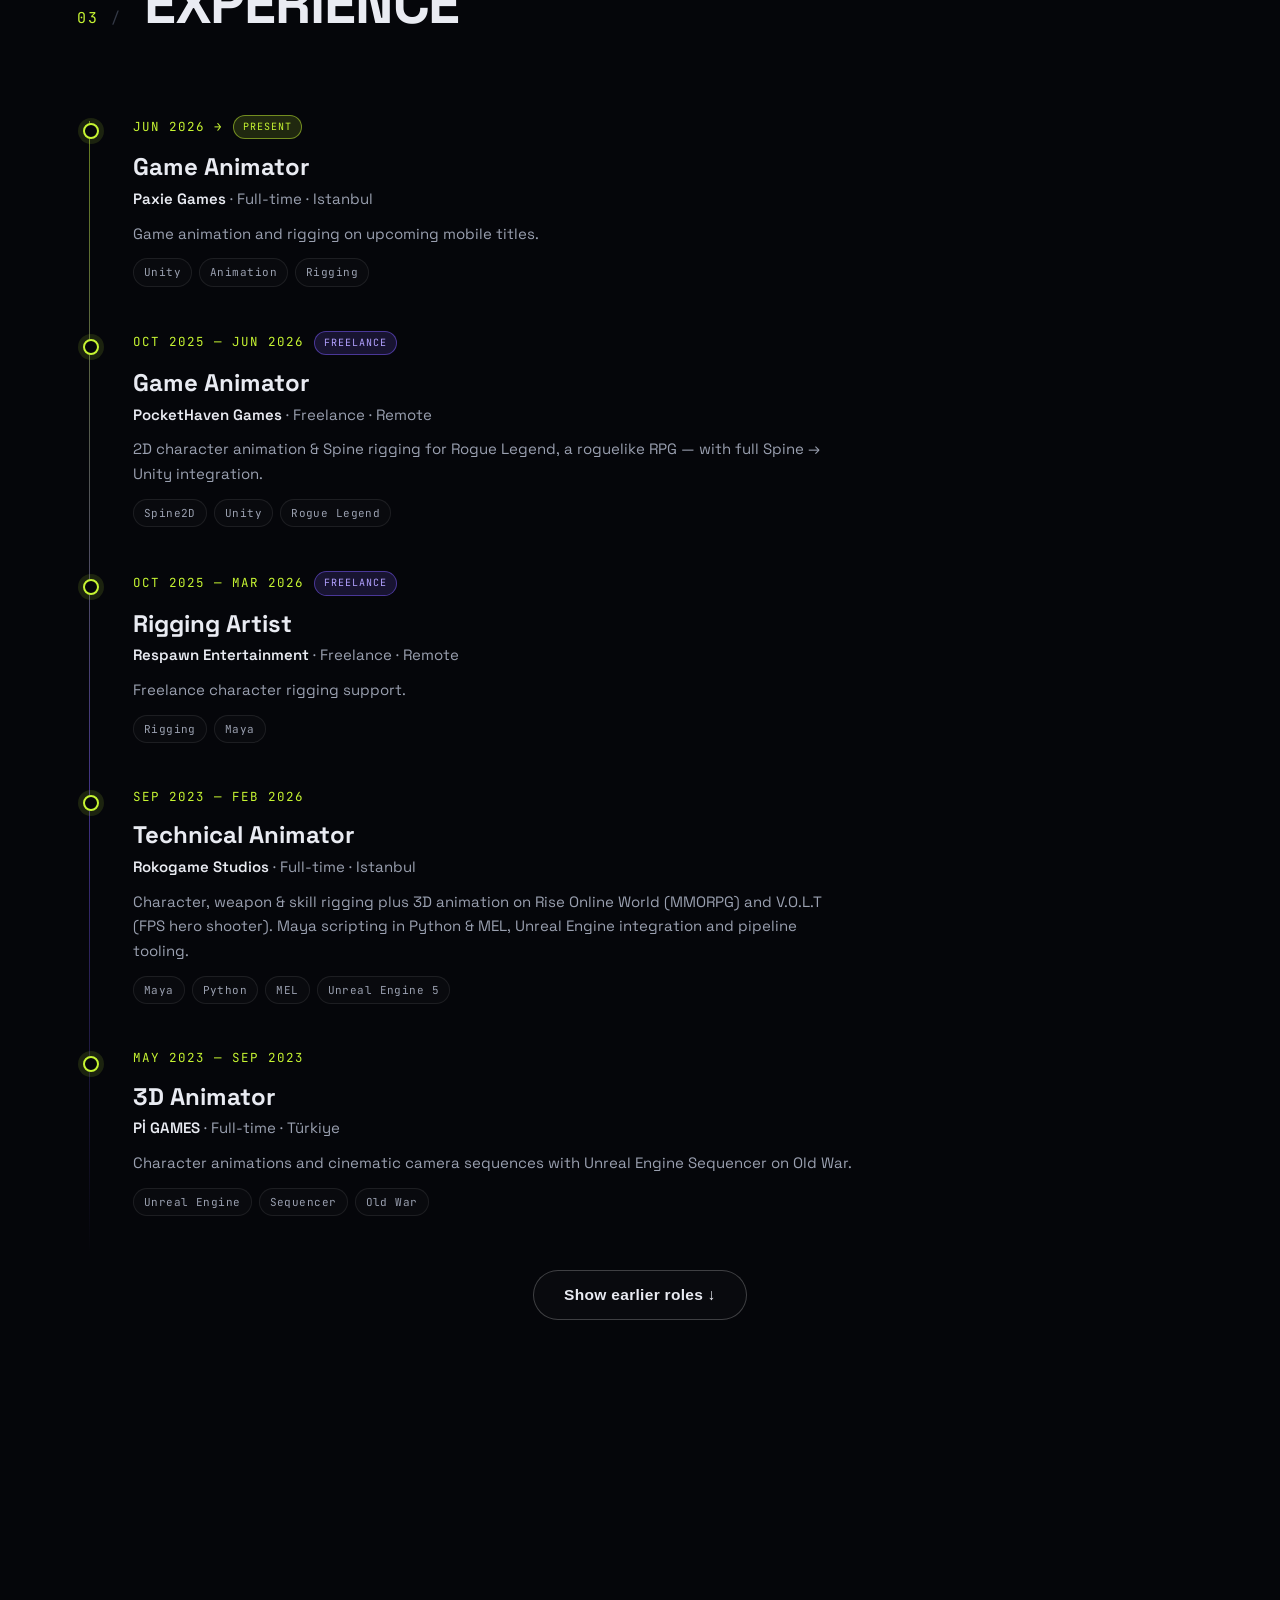
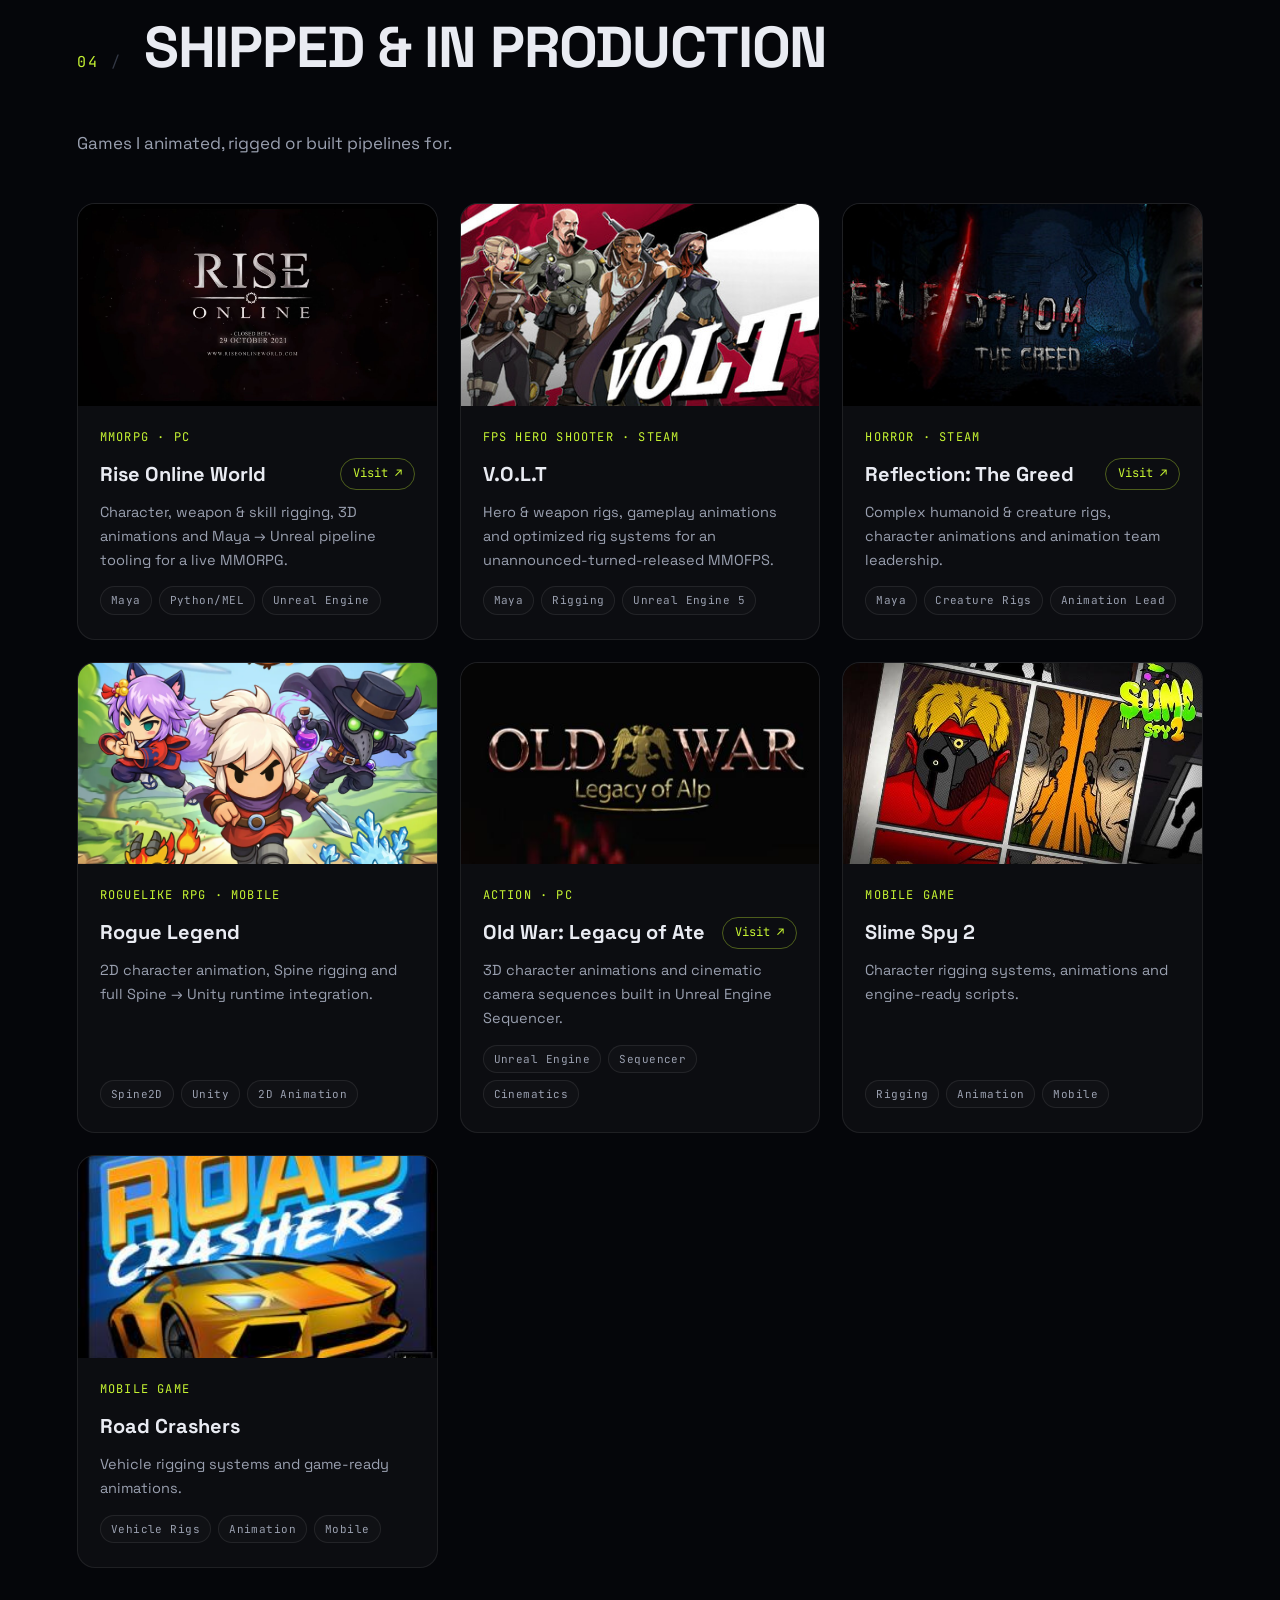
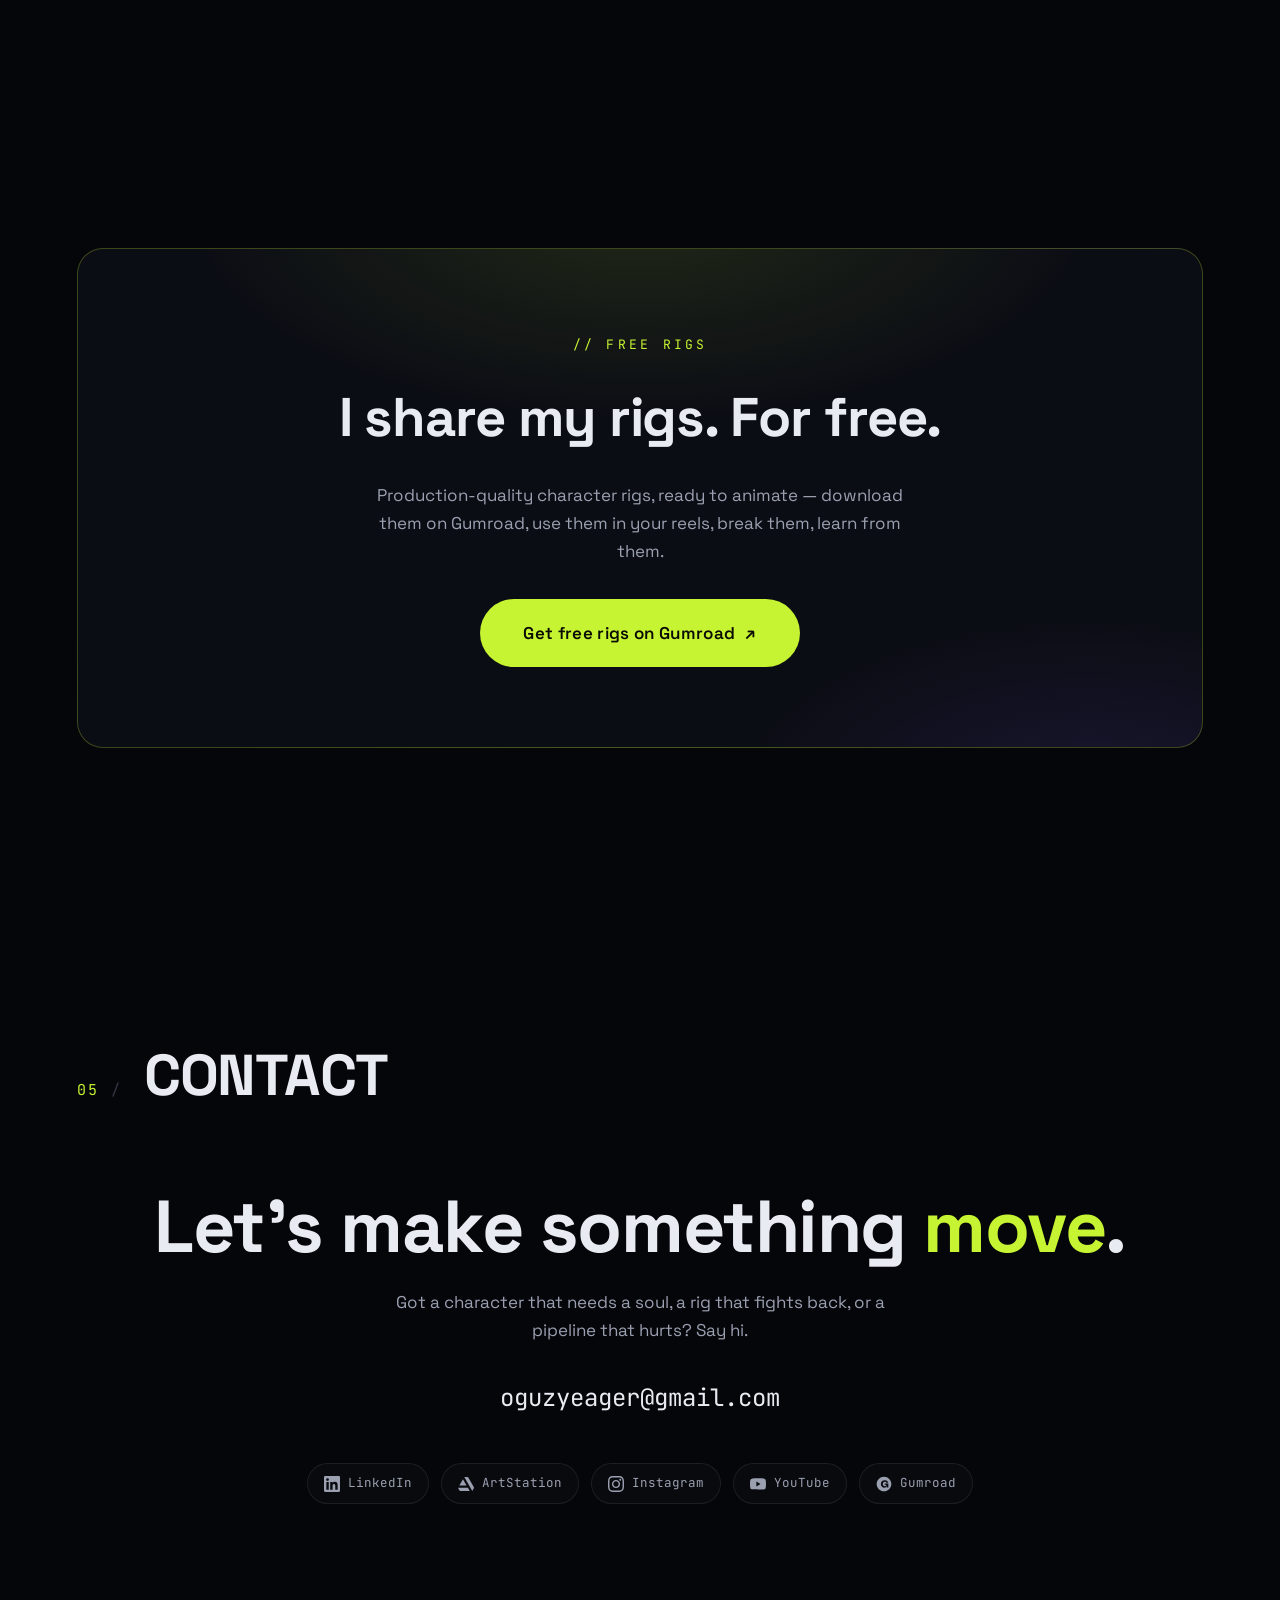
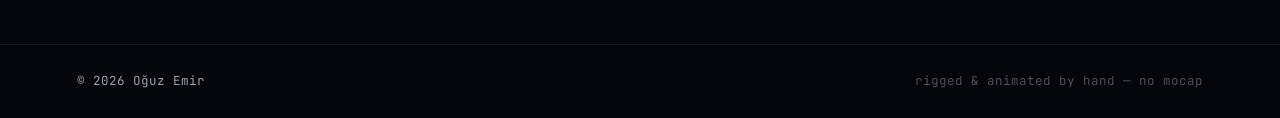
==== commit f88020b4: "." ====
--- a/index.html
+++ b/index.html
@@ -1,140 +1,215 @@
-<!DOCTYPE html>
-<html lang="tr">
-<head>
-  <meta charset="UTF-8">
-  <meta name="viewport" content="width=device-width, initial-scale=1.0">
-  <title>OGUZ EMIR</title>
-  <link rel="icon" type="image/webp" href="img/favicon.webp">
-  <link rel="stylesheet" href="style.css">
-</head>
-<body>
-  <main>
-    <!-- Üst Yazılar -->
-    <div class="header-menu">
-      <span class="menu-text">OGUZ EMIR PORTFOLIO</span>
-      <a href="aboutme.html" class="menu-text">ABOUT ME</a>
-    </div>
-    
-    <!-- Header Video -->
-    <section id="reel">
-      <div class="vimeo-wrapper">
-        <iframe src="https://player.vimeo.com/video/945492910"
-                allow="autoplay; fullscreen; picture-in-picture"
-                allowfullscreen></iframe>
-      </div>
-    </section>
-
-    <!-- Works Grid -->
-<section id="portfolio">
-  <div class="gallery">
-
-    <!------------------------------------ WEBM AREA ------------------------------------>
-
-
-    <!-- Demon Idle -->
-    <div class="gallery-item" data-video="dQw4w9WgXcQ">
-      <video class="thumb" autoplay muted loop playsinline>
-        <source src="webm/Demon/Demon_Idle.webm" type="video/webm">
-      </video>
-    </div>
-
-    <!-- Demon Attack -->
-    <div class="gallery-item" data-video="dQw4w9WgXcQ">
-      <video class="thumb" autoplay muted loop playsinline>
-        <source src="webm/Demon/Demon_Attack.webm" type="video/webm">
-      </video>
-    </div>
-
-    <!-- Demon Walk -->
-    <div class="gallery-item" data-video="pd09VSTixJA">
-      <video class="thumb" autoplay muted loop playsinline>
-        <source src="webm/Demon/Demon_Walk.webm" type="video/webm">
-      </video>
-    </div>
-
-
-
-    <!-- Dryad Run -->
-    <div class="gallery-item" data-video="dQw4w9WgXcQ">
-      <video class="thumb" autoplay muted loop playsinline>
-        <source src="webm/Dryad/Dryad_Run.webm" type="video/webm">
-      </video>
-    </div>
-
-    <!-- Dryad Attack -->
-    <div class="gallery-item" data-video="pd09VSTixJA">
-      <video class="thumb" autoplay muted loop playsinline>
-        <source src="webm/Dryad/Dryad_Attack.webm" type="video/webm">
-      </video>
-    </div>
-
-    <!-- Dryad Idle -->
-    <div class="gallery-item" data-video="dQw4w9WgXcQ">
-      <video class="thumb" autoplay muted loop playsinline>
-        <source src="webm/Dryad/Dryad_Idle.webm" type="video/webm">
-      </video>
-    </div>
-
-
-    
-
-    <!-- Demonologist Idle -->
-    <div class="gallery-item" data-video="dQw4w9WgXcQ">
-      <video class="thumb" autoplay muted loop playsinline>
-        <source src="webm/Demonologist/Demonologist_Idle.webm" type="video/webm">
-      </video>
-    </div>
-
-    <!-- Demonologist Death -->
-    <div class="gallery-item" data-video="pd09VSTixJA">
-      <video class="thumb" autoplay muted loop playsinline>
-        <source src="webm/Demonologist/Demonologist_Death.webm" type="video/webm">
-      </video>
-    </div>
-
-    <!-- Demonologist Skill -->
-    <div class="gallery-item" data-video="dQw4w9WgXcQ">
-      <video class="thumb" autoplay muted loop playsinline>
-        <source src="webm/Demonologist/Demonologist_Skill.webm" type="video/webm">
-      </video>
-    </div>
-
-
-
-  </div>
-</section>
-
-  </main>
-
-  <!-- Lightbox -->
-  <div class="lightbox" id="lightbox">
-    <span class="lightbox-close">&times;</span>
-    <div class="lightbox-content">
-      <iframe id="lightbox-video" src="" allow="autoplay; fullscreen" allowfullscreen></iframe>
-    </div>
-  </div>
-
-  <!-- Footer -->
-  <div id="footer">
-    <!-- Left Text -->
-    <div class="footer-left">
-      &copy; 2025 Oguz Emir — Technical Animator
-    </div>
-
-    <!-- Right Text -->
-    <div class="footer-icons">
-      <a href="https://www.linkedin.com/in/oguzxemir" target="_blank">
-        <img src="img/linkedin.webp" alt="LinkedIn">
-      </a>
-      <a href="https://www.youtube.com/Hexae" target="_blank">
-        <img src="img/youtube.webp" alt="YouTube">
-      </a>
-      <a href="https://www.instagram.com/ooguzemir" target="_blank">
-        <img src="img/instagram.webp" alt="Instagram">
-      </a>
-    </div>
-  </div>
-
-  <script src="script.js"></script>
-</body>
-</html>+<!DOCTYPE html>
+<html lang="en">
+<head>
+  <meta charset="UTF-8">
+  <meta name="viewport" content="width=device-width, initial-scale=1.0">
+  <title>Oğuz Emir — Game Animator & Animation TA</title>
+  <meta name="description" content="Oğuz Emir — Game Animator & Animation TA. 2D/3D animation, rigging systems and game animation pipelines. Maya, Blender, Spine2D, Unity, Unreal Engine.">
+  <meta property="og:title" content="Oğuz Emir — Game Animator & Animation TA">
+  <meta property="og:description" content="2D/3D animation, rigging systems and game animation pipelines.">
+  <meta property="og:type" content="website">
+  <link rel="icon" href="data:image/svg+xml,%3Csvg xmlns='http://www.w3.org/2000/svg' viewBox='0 0 64 64'%3E%3Crect width='64' height='64' rx='14' fill='%2305060a'/%3E%3Ccircle cx='20' cy='44' r='6' fill='%23c6f432'/%3E%3Ccircle cx='44' cy='20' r='6' fill='%23c6f432'/%3E%3Cpath d='M24 40 L40 24' stroke='%23c6f432' stroke-width='5' stroke-linecap='round'/%3E%3C/svg%3E">
+  <link rel="preconnect" href="https://fonts.googleapis.com">
+  <link rel="preconnect" href="https://fonts.gstatic.com" crossorigin>
+  <link href="https://fonts.googleapis.com/css2?family=Space+Grotesk:wght@400;500;600;700&family=JetBrains+Mono:wght@400;500;700&display=swap" rel="stylesheet">
+  <link rel="stylesheet" href="css/style.css">
+</head>
+<body>
+
+  <!-- Custom cursor -->
+  <div class="cursor-dot" aria-hidden="true"></div>
+  <div class="cursor-ring" aria-hidden="true"></div>
+
+  <!-- Scroll progress -->
+  <div class="scroll-progress" aria-hidden="true"></div>
+
+  <!-- ============ NAV ============ -->
+  <header class="nav" id="nav">
+    <a href="#top" class="nav-logo" aria-label="Oğuz Emir — home">
+      <svg viewBox="0 0 64 64" width="30" height="30" aria-hidden="true">
+        <rect width="64" height="64" rx="14" fill="transparent" stroke="var(--accent)" stroke-width="4"/>
+        <circle cx="20" cy="44" r="6" fill="var(--accent)"/>
+        <circle cx="44" cy="20" r="6" fill="var(--accent)"/>
+        <path d="M24 40 L40 24" stroke="var(--accent)" stroke-width="5" stroke-linecap="round"/>
+      </svg>
+      <span>OĞUZ<b>EMİR</b></span>
+    </a>
+
+    <nav class="nav-links" id="navLinks" aria-label="Main">
+      <a href="#about" data-i18n="nav.about">About</a>
+      <a href="#skills" data-i18n="nav.skills">Skills</a>
+      <a href="#experience" data-i18n="nav.experience">Experience</a>
+      <a href="#projects" data-i18n="nav.projects">Projects</a>
+      <a href="#rigs" data-i18n="nav.rigs">Free Rigs</a>
+      <a href="#contact" data-i18n="nav.contact">Contact</a>
+      <a href="assets/cv/Oguz_Emir_CV.pdf" class="nav-cv" download data-i18n="nav.cv">CV ↓</a>
+    </nav>
+
+    <div class="nav-right">
+      <div class="lang-switch" role="group" aria-label="Language">
+        <button class="lang-btn" data-lang="en">EN</button>
+        <span class="lang-sep">/</span>
+        <button class="lang-btn" data-lang="tr">TR</button>
+      </div>
+      <button class="nav-burger" id="navBurger" aria-label="Menu" aria-expanded="false">
+        <span></span><span></span>
+      </button>
+    </div>
+  </header>
+
+  <main id="top">
+
+    <!-- ============ HERO ============ -->
+    <section class="hero">
+      <canvas id="rigCanvas" aria-hidden="true"></canvas>
+      <div class="hero-inner">
+        <p class="hero-eyebrow mono"><span class="blink">●</span> <span data-i18n="hero.eyebrow">GAME ANIMATOR & ANIMATION TA</span></p>
+        <h1 class="hero-title">
+          <span class="line">OĞUZ</span>
+          <span class="line stroke">EMİR</span>
+        </h1>
+        <p class="hero-type mono">&gt; <span id="typewriter"></span><span class="caret">_</span></p>
+        <p class="hero-desc" data-i18n="hero.desc">
+          24 y/o animator focused on 2D/3D animation, rigging systems and game animation pipelines —
+          bringing characters to life in Unity &amp; Unreal Engine.
+        </p>
+        <div class="hero-cta">
+          <a href="#projects" class="btn btn-primary" data-i18n="hero.cta1">View Projects</a>
+          <a href="assets/cv/Oguz_Emir_CV.pdf" class="btn btn-ghost" download data-i18n="hero.cta2">Download CV</a>
+        </div>
+        <div class="hero-socials" id="heroSocials"></div>
+      </div>
+      <div class="hero-scroll mono" aria-hidden="true">
+        <span data-i18n="hero.scroll">SCROLL</span>
+        <div class="hero-scroll-line"></div>
+      </div>
+    </section>
+
+    <!-- ============ MARQUEE ============ -->
+    <div class="marquee" aria-hidden="true">
+      <div class="marquee-track" id="marqueeTrack">
+        <span>MAYA</span><i>✦</i><span>BLENDER</span><i>✦</i><span>SPINE2D</span><i>✦</i>
+        <span>UNITY</span><i>✦</i><span>UNREAL ENGINE 5</span><i>✦</i><span>CASCADEUR</span><i>✦</i>
+        <span>PYTHON</span><i>✦</i><span>MEL</span><i>✦</i><span>RIGGING</span><i>✦</i><span>ANIMATION</span><i>✦</i>
+      </div>
+    </div>
+
+    <!-- ============ ABOUT ============ -->
+    <section class="section" id="about">
+      <div class="section-head reveal">
+        <span class="section-num mono">01</span>
+        <h2 data-i18n="about.title">About Me</h2>
+      </div>
+      <div class="about-grid">
+        <div class="about-photo reveal">
+          <div class="photo-frame">
+            <img src="assets/img/profile.jpg" alt="Oğuz Emir" onerror="this.remove()">
+            <div class="photo-fallback">
+              <svg viewBox="0 0 64 64" width="70" height="70" aria-hidden="true">
+                <circle cx="20" cy="44" r="6" fill="var(--accent)"/>
+                <circle cx="44" cy="20" r="6" fill="var(--accent)"/>
+                <path d="M24 40 L40 24" stroke="var(--accent)" stroke-width="5" stroke-linecap="round"/>
+              </svg>
+              <span class="mono" data-i18n="about.photoHint">profile.jpg → assets/img/</span>
+            </div>
+            <span class="corner tl"></span><span class="corner tr"></span>
+            <span class="corner bl"></span><span class="corner br"></span>
+          </div>
+        </div>
+        <div class="about-text reveal">
+          <p class="about-lead" data-i18n-html="about.lead">
+            Hi, I'm <em>Oğuz</em> — a Game Animator &amp; Animation Technical Animator.
+          </p>
+          <p data-i18n="about.p1">
+            I work across the full character pipeline: 2D/3D animation, rigging systems and
+            engine integration. From Spine2D characters running in Unity to complex humanoid,
+            creature, weapon and vehicle rigs in Maya — my focus is making characters feel alive
+            and pipelines feel invisible.
+          </p>
+          <p data-i18n="about.p2">
+            On the technical side I write Python &amp; MEL tools for Maya and build game-ready,
+            optimized workflows connecting Maya, Blender, Cascadeur, Spine2D, Unity and Unreal Engine.
+          </p>
+          <div class="about-stats">
+            <div class="stat"><b class="stat-num" data-count="8">0</b><span class="mono" data-i18n="about.stat1">YEARS OF ANIMATION</span></div>
+            <div class="stat"><b class="stat-num" data-count="10">0</b><span class="mono" data-i18n="about.stat2">GAME PROJECTS</span></div>
+            <div class="stat"><b class="stat-num" data-count="6">0</b><span class="mono" data-i18n="about.stat3">STUDIOS</span></div>
+            <div class="stat"><b class="stat-num">∞</b><span class="mono" data-i18n="about.stat4">KEYFRAMES</span></div>
+          </div>
+        </div>
+      </div>
+    </section>
+
+    <!-- ============ SKILLS ============ -->
+    <section class="section" id="skills">
+      <div class="section-head reveal">
+        <span class="section-num mono">02</span>
+        <h2 data-i18n="skills.title">Core Skills</h2>
+      </div>
+      <div class="skills-grid" id="skillsGrid"></div>
+    </section>
+
+    <!-- ============ EXPERIENCE ============ -->
+    <section class="section" id="experience">
+      <div class="section-head reveal">
+        <span class="section-num mono">03</span>
+        <h2 data-i18n="exp.title">Experience</h2>
+      </div>
+      <div class="timeline" id="timeline"></div>
+      <div class="timeline-more-wrap reveal">
+        <button class="btn btn-ghost" id="timelineMore" data-i18n="exp.more">Show earlier roles ↓</button>
+      </div>
+    </section>
+
+    <!-- ============ PROJECTS ============ -->
+    <section class="section" id="projects">
+      <div class="section-head reveal">
+        <span class="section-num mono">04</span>
+        <h2 data-i18n="proj.title">Shipped &amp; In Production</h2>
+      </div>
+      <p class="section-sub reveal" data-i18n="proj.sub">Games I animated, rigged or built pipelines for.</p>
+      <div class="projects-grid" id="projectsGrid"></div>
+    </section>
+
+    <!-- ============ FREE RIGS / GUMROAD ============ -->
+    <section class="section" id="rigs">
+      <div class="rigs-box reveal">
+        <div class="rigs-glow" aria-hidden="true"></div>
+        <span class="mono rigs-tag" data-i18n="rigs.tag">// FREE RIGS</span>
+        <h2 data-i18n="rigs.title">I share my rigs. For free.</h2>
+        <p data-i18n="rigs.desc">
+          Production-quality character rigs, ready to animate — download them on Gumroad,
+          use them in your reels, break them, learn from them.
+        </p>
+        <a class="btn btn-primary btn-big" href="https://physicss.gumroad.com/" target="_blank" rel="noopener">
+          <span data-i18n="rigs.cta">Get free rigs on Gumroad</span> ↗
+        </a>
+      </div>
+    </section>
+
+    <!-- ============ CONTACT ============ -->
+    <section class="section" id="contact">
+      <div class="section-head reveal">
+        <span class="section-num mono">05</span>
+        <h2 data-i18n="contact.title">Contact</h2>
+      </div>
+      <div class="contact-inner reveal">
+        <h3 class="contact-big" data-i18n-html="contact.big">Let's make something <em>move</em>.</h3>
+        <p data-i18n="contact.desc">Got a character that needs a soul, a rig that fights back, or a pipeline that hurts? Say hi.</p>
+        <a class="contact-mail mono" href="mailto:oguzyeager@gmail.com">oguzyeager@gmail.com</a>
+        <div class="contact-socials" id="contactSocials"></div>
+      </div>
+    </section>
+
+  </main>
+
+  <!-- ============ FOOTER ============ -->
+  <footer class="footer">
+    <span class="mono">© <span id="year">2026</span> Oğuz Emir</span>
+    <span class="mono footer-note" data-i18n="footer.note">rigged & animated by hand — no mocap</span>
+  </footer>
+
+  <script src="js/i18n.js"></script>
+  <script src="js/main.js"></script>
+</body>
+</html>
--- a/css/style.css
+++ b/css/style.css
@@ -0,0 +1,859 @@
+/* ============================================================
+   OĞUZ EMİR — Game Animator & Animation TA
+   ============================================================ */
+
+:root {
+  --bg: #05060a;
+  --bg-2: #0b0d14;
+  --card: rgba(255, 255, 255, 0.03);
+  --card-border: rgba(255, 255, 255, 0.08);
+  --text: #e9ebf2;
+  --muted: #9aa0b0;
+  --accent: #c6f432;
+  --accent-dim: rgba(198, 244, 50, 0.14);
+  --accent-2: #7c5cff;
+  --accent-2-dim: rgba(124, 92, 255, 0.16);
+  --font: "Space Grotesk", system-ui, sans-serif;
+  --mono: "JetBrains Mono", ui-monospace, monospace;
+  --nav-h: 72px;
+  --radius: 18px;
+}
+
+* { margin: 0; padding: 0; box-sizing: border-box; }
+
+html {
+  scroll-behavior: smooth;
+  scroll-padding-top: calc(var(--nav-h) + 16px);
+}
+
+body {
+  background: var(--bg);
+  color: var(--text);
+  font-family: var(--font);
+  font-size: 17px;
+  line-height: 1.65;
+  overflow-x: hidden;
+  -webkit-font-smoothing: antialiased;
+}
+
+/* Film-grain noise overlay */
+body::after {
+  content: "";
+  position: fixed;
+  inset: -50%;
+  width: 200%;
+  height: 200%;
+  pointer-events: none;
+  z-index: 9998;
+  opacity: 0.05;
+  background-image: url("data:image/svg+xml,%3Csvg xmlns='http://www.w3.org/2000/svg' width='240' height='240'%3E%3Cfilter id='n'%3E%3CfeTurbulence type='fractalNoise' baseFrequency='0.85' numOctaves='2'/%3E%3C/filter%3E%3Crect width='100%25' height='100%25' filter='url(%23n)'/%3E%3C/svg%3E");
+  animation: grain 900ms steps(4) infinite;
+}
+@keyframes grain {
+  0% { transform: translate(0, 0); }
+  25% { transform: translate(-2%, 3%); }
+  50% { transform: translate(3%, -2%); }
+  75% { transform: translate(-3%, -3%); }
+  100% { transform: translate(2%, 2%); }
+}
+
+::selection { background: var(--accent); color: #0a0c04; }
+
+::-webkit-scrollbar { width: 10px; }
+::-webkit-scrollbar-track { background: var(--bg); }
+::-webkit-scrollbar-thumb { background: #23262f; border-radius: 6px; }
+::-webkit-scrollbar-thumb:hover { background: var(--accent); }
+
+.mono { font-family: var(--mono); }
+
+a { color: inherit; text-decoration: none; }
+
+img { max-width: 100%; display: block; }
+
+em {
+  font-style: normal;
+  color: var(--accent);
+}
+
+/* ============ Custom cursor ============ */
+.cursor-dot, .cursor-ring {
+  position: fixed;
+  top: 0; left: 0;
+  pointer-events: none;
+  z-index: 9999;
+  border-radius: 50%;
+  transform: translate(-50%, -50%);
+}
+.cursor-dot {
+  width: 7px; height: 7px;
+  background: var(--accent);
+}
+.cursor-ring {
+  width: 36px; height: 36px;
+  border: 1.5px solid rgba(198, 244, 50, 0.45);
+  transition: width 0.25s, height 0.25s, border-color 0.25s, background 0.25s;
+}
+body.cursor-hover .cursor-ring {
+  width: 58px; height: 58px;
+  border-color: var(--accent);
+  background: rgba(198, 244, 50, 0.08);
+}
+@media (hover: none), (pointer: coarse) {
+  .cursor-dot, .cursor-ring { display: none; }
+}
+
+/* ============ Scroll progress ============ */
+.scroll-progress {
+  position: fixed;
+  top: 0; left: 0;
+  height: 2px;
+  width: 0;
+  background: linear-gradient(90deg, var(--accent), var(--accent-2));
+  z-index: 1001;
+}
+
+/* ============ NAV ============ */
+.nav {
+  position: fixed;
+  top: 0; left: 0; right: 0;
+  height: var(--nav-h);
+  display: flex;
+  align-items: center;
+  justify-content: space-between;
+  gap: 24px;
+  padding: 0 clamp(20px, 4vw, 48px);
+  z-index: 1000;
+  transition: background 0.3s, border-color 0.3s, backdrop-filter 0.3s;
+  border-bottom: 1px solid transparent;
+}
+.nav.scrolled {
+  background: rgba(5, 6, 10, 0.72);
+  backdrop-filter: blur(14px);
+  -webkit-backdrop-filter: blur(14px);
+  border-bottom-color: var(--card-border);
+}
+.nav-logo {
+  display: flex;
+  align-items: center;
+  gap: 10px;
+  font-weight: 700;
+  letter-spacing: 0.06em;
+  font-size: 17px;
+}
+.nav-logo b { color: var(--accent); font-weight: 700; }
+.nav-links {
+  display: flex;
+  align-items: center;
+  gap: clamp(14px, 2.2vw, 30px);
+  font-size: 14.5px;
+}
+.nav-links a {
+  color: var(--muted);
+  position: relative;
+  transition: color 0.2s;
+  padding: 6px 0;
+}
+.nav-links a::after {
+  content: "";
+  position: absolute;
+  left: 0; bottom: 0;
+  width: 100%;
+  height: 1.5px;
+  background: var(--accent);
+  transform: scaleX(0);
+  transform-origin: right;
+  transition: transform 0.3s;
+}
+.nav-links a:hover { color: var(--text); }
+.nav-links a:hover::after {
+  transform: scaleX(1);
+  transform-origin: left;
+}
+.nav-links .nav-cv {
+  color: var(--accent);
+  border: 1px solid rgba(198, 244, 50, 0.4);
+  padding: 7px 14px;
+  border-radius: 999px;
+  font-family: var(--mono);
+  font-size: 13px;
+  transition: background 0.25s, color 0.25s;
+}
+.nav-links .nav-cv:hover { background: var(--accent); color: #0a0c04; }
+.nav-links .nav-cv::after { display: none; }
+
+.nav-right { display: flex; align-items: center; gap: 18px; }
+
+.lang-switch {
+  display: flex;
+  align-items: center;
+  gap: 4px;
+  font-family: var(--mono);
+  font-size: 13px;
+  border: 1px solid var(--card-border);
+  border-radius: 999px;
+  padding: 6px 12px;
+  background: rgba(255, 255, 255, 0.02);
+}
+.lang-btn {
+  background: none;
+  border: none;
+  color: var(--muted);
+  font: inherit;
+  cursor: pointer;
+  padding: 2px 4px;
+  transition: color 0.2s;
+}
+.lang-btn:hover { color: var(--text); }
+.lang-btn.active { color: var(--accent); font-weight: 700; }
+.lang-sep { color: #333845; }
+
+.nav-burger {
+  display: none;
+  flex-direction: column;
+  justify-content: center;
+  gap: 6px;
+  width: 42px; height: 42px;
+  background: none;
+  border: 1px solid var(--card-border);
+  border-radius: 10px;
+  cursor: pointer;
+  padding: 10px;
+}
+.nav-burger span {
+  display: block;
+  height: 2px;
+  background: var(--text);
+  border-radius: 2px;
+  transition: transform 0.3s, opacity 0.3s;
+}
+.nav-burger.open span:first-child { transform: translateY(4px) rotate(45deg); }
+.nav-burger.open span:last-child { transform: translateY(-4px) rotate(-45deg); }
+
+/* ============ HERO ============ */
+.hero {
+  position: relative;
+  min-height: 100svh;
+  display: flex;
+  align-items: center;
+  padding: calc(var(--nav-h) + 20px) clamp(20px, 6vw, 90px) 60px;
+  overflow: hidden;
+}
+#rigCanvas {
+  position: absolute;
+  inset: 0;
+  width: 100%;
+  height: 100%;
+}
+.hero-inner {
+  position: relative;
+  z-index: 2;
+  max-width: 980px;
+}
+.hero-eyebrow {
+  color: var(--accent);
+  font-size: clamp(12px, 1.4vw, 15px);
+  letter-spacing: 0.22em;
+  margin-bottom: 18px;
+}
+.blink { animation: blink 1.6s infinite; font-size: 0.7em; vertical-align: 2px; }
+@keyframes blink { 0%, 100% { opacity: 1; } 50% { opacity: 0.15; } }
+
+.hero-title {
+  font-size: clamp(3.4rem, 12.5vw, 9.5rem);
+  line-height: 0.94;
+  letter-spacing: -0.02em;
+  font-weight: 700;
+  text-transform: uppercase;
+  margin-bottom: 26px;
+}
+.hero-title .line { display: block; }
+.hero-title .stroke {
+  color: transparent;
+  -webkit-text-stroke: 2px var(--text);
+  position: relative;
+}
+.hero-title .stroke::after {
+  content: "EMİR";
+  position: absolute;
+  inset: 0;
+  color: var(--accent);
+  -webkit-text-stroke: 0;
+  clip-path: inset(0 100% 0 0);
+  transition: clip-path 0.6s cubic-bezier(0.7, 0, 0.2, 1);
+}
+.hero-title:hover .stroke::after { clip-path: inset(0 0 0 0); }
+
+.hero-type {
+  font-size: clamp(15px, 2.1vw, 21px);
+  color: var(--text);
+  margin-bottom: 22px;
+  min-height: 1.6em;
+}
+.hero-type .caret {
+  color: var(--accent);
+  animation: blink 0.9s steps(1) infinite;
+}
+.hero-desc {
+  max-width: 560px;
+  color: var(--muted);
+  margin-bottom: 38px;
+  font-size: clamp(15px, 1.8vw, 18px);
+}
+
+.hero-cta { display: flex; flex-wrap: wrap; gap: 16px; margin-bottom: 42px; }
+
+.btn {
+  display: inline-flex;
+  align-items: center;
+  gap: 10px;
+  padding: 15px 30px;
+  border-radius: 999px;
+  font-weight: 600;
+  font-size: 15.5px;
+  letter-spacing: 0.02em;
+  border: 1px solid transparent;
+  cursor: pointer;
+  transition: transform 0.25s, box-shadow 0.25s, background 0.25s, color 0.25s, border-color 0.25s;
+}
+.btn:hover { transform: translateY(-3px); }
+.btn-primary {
+  background: var(--accent);
+  color: #0a0c04;
+}
+.btn-primary:hover { box-shadow: 0 12px 40px -8px rgba(198, 244, 50, 0.55); }
+.btn-ghost {
+  border-color: rgba(255, 255, 255, 0.22);
+  color: var(--text);
+  background: rgba(255, 255, 255, 0.02);
+}
+.btn-ghost:hover { border-color: var(--accent); color: var(--accent); }
+.btn-big { padding: 19px 42px; font-size: 17px; }
+
+.hero-socials, .contact-socials {
+  display: flex;
+  flex-wrap: wrap;
+  gap: 12px;
+}
+.social-link {
+  display: inline-flex;
+  align-items: center;
+  gap: 8px;
+  padding: 9px 16px;
+  border: 1px solid var(--card-border);
+  border-radius: 999px;
+  font-family: var(--mono);
+  font-size: 12.5px;
+  color: var(--muted);
+  background: rgba(255, 255, 255, 0.02);
+  transition: color 0.25s, border-color 0.25s, transform 0.25s, background 0.25s;
+}
+.social-link svg { width: 16px; height: 16px; fill: currentColor; }
+.social-link:hover {
+  color: var(--accent);
+  border-color: rgba(198, 244, 50, 0.5);
+  transform: translateY(-2px);
+  background: var(--accent-dim);
+}
+
+.hero-scroll {
+  position: absolute;
+  right: clamp(22px, 4vw, 50px);
+  bottom: 30px;
+  z-index: 2;
+  display: flex;
+  flex-direction: column;
+  align-items: center;
+  gap: 12px;
+  color: var(--muted);
+  font-size: 11px;
+  letter-spacing: 0.3em;
+  writing-mode: vertical-rl;
+}
+.hero-scroll-line {
+  width: 1px;
+  height: 62px;
+  background: linear-gradient(var(--muted), transparent);
+  overflow: hidden;
+  position: relative;
+}
+.hero-scroll-line::after {
+  content: "";
+  position: absolute;
+  top: -30px; left: 0;
+  width: 1px; height: 30px;
+  background: var(--accent);
+  animation: scrollLine 2s infinite;
+}
+@keyframes scrollLine { to { top: 70px; } }
+
+/* ============ MARQUEE ============ */
+.marquee {
+  border-top: 1px solid var(--card-border);
+  border-bottom: 1px solid var(--card-border);
+  overflow: hidden;
+  padding: 18px 0;
+  background: var(--bg-2);
+  position: relative;
+  z-index: 2;
+}
+.marquee-track {
+  display: flex;
+  align-items: center;
+  width: max-content;
+  animation: marquee 30s linear infinite;
+}
+/* spacing via margins (not gap) so the -50% loop point is seamless */
+.marquee-track > * { margin-right: 34px; }
+.marquee:hover .marquee-track { animation-play-state: paused; }
+.marquee-track span {
+  font-size: clamp(16px, 2.4vw, 24px);
+  font-weight: 700;
+  letter-spacing: 0.12em;
+  color: transparent;
+  -webkit-text-stroke: 1px rgba(233, 235, 242, 0.5);
+  white-space: nowrap;
+  transition: color 0.3s, -webkit-text-stroke-color 0.3s;
+}
+.marquee-track span:hover { color: var(--accent); -webkit-text-stroke-color: var(--accent); }
+.marquee-track i { color: var(--accent); font-style: normal; font-size: 14px; }
+@keyframes marquee { to { transform: translateX(-50%); } }
+
+/* ============ SECTIONS ============ */
+.section {
+  padding: clamp(80px, 12vw, 140px) clamp(20px, 6vw, 90px);
+  max-width: 1280px;
+  margin: 0 auto;
+}
+.section-head {
+  display: flex;
+  align-items: baseline;
+  gap: 22px;
+  margin-bottom: clamp(36px, 6vw, 64px);
+}
+.section-num {
+  color: var(--accent);
+  font-size: 15px;
+  letter-spacing: 0.15em;
+}
+.section-num::after { content: " /"; color: #333845; }
+.section-head h2 {
+  font-size: clamp(2rem, 5.5vw, 3.6rem);
+  font-weight: 700;
+  letter-spacing: -0.02em;
+  text-transform: uppercase;
+}
+.section-sub {
+  color: var(--muted);
+  margin: -30px 0 46px;
+  max-width: 520px;
+}
+
+/* Reveal on scroll */
+.reveal {
+  opacity: 0;
+  transform: translateY(34px);
+  transition: opacity 0.7s cubic-bezier(0.2, 0.6, 0.2, 1), transform 0.7s cubic-bezier(0.2, 0.6, 0.2, 1);
+}
+.reveal.in { opacity: 1; transform: none; }
+
+/* ============ ABOUT ============ */
+.about-grid {
+  display: grid;
+  grid-template-columns: minmax(260px, 380px) 1fr;
+  gap: clamp(34px, 6vw, 80px);
+  align-items: start;
+}
+.photo-frame {
+  position: relative;
+  aspect-ratio: 4 / 5;
+  border-radius: var(--radius);
+  overflow: hidden;
+  background: linear-gradient(145deg, var(--accent-2-dim), var(--accent-dim) 60%, transparent);
+  border: 1px solid var(--card-border);
+}
+.photo-frame img {
+  position: absolute;
+  inset: 0;
+  width: 100%;
+  height: 100%;
+  object-fit: cover;
+  z-index: 2;
+  filter: grayscale(25%) contrast(1.05);
+  transition: filter 0.4s, transform 0.4s;
+}
+.photo-frame:hover img { filter: none; transform: scale(1.03); }
+.photo-fallback {
+  position: absolute;
+  inset: 0;
+  display: flex;
+  flex-direction: column;
+  align-items: center;
+  justify-content: center;
+  gap: 16px;
+  color: var(--muted);
+  font-size: 12px;
+}
+.corner {
+  position: absolute;
+  width: 22px; height: 22px;
+  border: 2px solid var(--accent);
+  z-index: 3;
+}
+.corner.tl { top: 10px; left: 10px; border-right: none; border-bottom: none; }
+.corner.tr { top: 10px; right: 10px; border-left: none; border-bottom: none; }
+.corner.bl { bottom: 10px; left: 10px; border-right: none; border-top: none; }
+.corner.br { bottom: 10px; right: 10px; border-left: none; border-top: none; }
+
+.about-lead {
+  font-size: clamp(1.3rem, 2.6vw, 1.7rem);
+  font-weight: 600;
+  line-height: 1.4;
+  margin-bottom: 20px;
+}
+.about-text p:not(.about-lead) {
+  color: var(--muted);
+  margin-bottom: 16px;
+  max-width: 640px;
+}
+.about-stats {
+  display: grid;
+  grid-template-columns: repeat(auto-fit, minmax(130px, 1fr));
+  gap: 14px;
+  margin-top: 36px;
+}
+.stat {
+  border: 1px solid var(--card-border);
+  border-radius: 14px;
+  padding: 18px 16px;
+  background: var(--card);
+  transition: border-color 0.3s, transform 0.3s;
+}
+.stat:hover { border-color: rgba(198, 244, 50, 0.4); transform: translateY(-4px); }
+.stat-num {
+  display: block;
+  font-size: clamp(1.9rem, 3.4vw, 2.6rem);
+  font-weight: 700;
+  color: var(--accent);
+  line-height: 1.1;
+}
+.stat-num[data-count]::after { content: "+"; }
+.stat span {
+  font-size: 10.5px;
+  letter-spacing: 0.14em;
+  color: var(--muted);
+}
+
+/* ============ SKILLS ============ */
+.skills-grid {
+  display: grid;
+  grid-template-columns: repeat(auto-fit, minmax(290px, 1fr));
+  gap: 18px;
+}
+.skill-card {
+  position: relative;
+  border: 1px solid var(--card-border);
+  border-radius: var(--radius);
+  padding: 28px 26px;
+  background: var(--card);
+  overflow: hidden;
+  transition: transform 0.3s, border-color 0.3s;
+}
+.skill-card::before {
+  content: "";
+  position: absolute;
+  inset: 0;
+  background: radial-gradient(420px circle at var(--mx, 50%) var(--my, 50%), rgba(198, 244, 50, 0.09), transparent 45%);
+  opacity: 0;
+  transition: opacity 0.3s;
+  pointer-events: none;
+}
+.skill-card:hover { transform: translateY(-5px); border-color: rgba(198, 244, 50, 0.35); }
+.skill-card:hover::before { opacity: 1; }
+.skill-icon {
+  position: relative;
+  margin-bottom: 16px;
+  display: inline-flex;
+  width: 52px; height: 52px;
+  align-items: center;
+  justify-content: center;
+  border-radius: 14px;
+  background: var(--accent-dim);
+  border: 1px solid rgba(198, 244, 50, 0.25);
+}
+.skill-icon img {
+  width: 28px; height: 28px;
+  object-fit: contain;
+  filter: drop-shadow(0 2px 6px rgba(0, 0, 0, 0.5));
+}
+/* two logos → diagonal composition */
+.skill-icon.duo img {
+  position: absolute;
+  width: 24px; height: 24px;
+}
+.skill-icon.duo img:first-child { top: 6px; left: 6px; }
+.skill-icon.duo img:last-child { bottom: 6px; right: 6px; }
+.skill-card h3 { font-size: 19px; margin-bottom: 10px; }
+.skill-card p { color: var(--muted); font-size: 15px; margin-bottom: 16px; }
+.skill-tags { display: flex; flex-wrap: wrap; gap: 7px; }
+.tag {
+  font-family: var(--mono);
+  font-size: 11px;
+  letter-spacing: 0.04em;
+  padding: 4px 10px;
+  border-radius: 999px;
+  border: 1px solid var(--card-border);
+  color: var(--muted);
+  background: rgba(255, 255, 255, 0.02);
+}
+
+/* ============ TIMELINE ============ */
+.timeline {
+  position: relative;
+  margin-left: clamp(4px, 2vw, 12px);
+  padding-left: clamp(26px, 4vw, 44px);
+}
+.timeline::before {
+  content: "";
+  position: absolute;
+  left: 0;
+  top: 6px; bottom: 6px;
+  width: 1.5px;
+  background: linear-gradient(180deg, var(--accent), var(--accent-2) 60%, transparent);
+  opacity: 0.5;
+}
+.tl-item {
+  position: relative;
+  padding-bottom: clamp(30px, 4vw, 44px);
+}
+.tl-item::before {
+  content: "";
+  position: absolute;
+  left: calc(-1 * clamp(26px, 4vw, 44px) - 5.5px);
+  top: 8px;
+  width: 12px; height: 12px;
+  border-radius: 50%;
+  background: var(--bg);
+  border: 2.5px solid var(--accent);
+  box-shadow: 0 0 0 5px rgba(198, 244, 50, 0.12);
+}
+.tl-item.hidden-role { display: none; }
+.tl-date {
+  font-family: var(--mono);
+  font-size: 12.5px;
+  color: var(--accent);
+  letter-spacing: 0.08em;
+  margin-bottom: 8px;
+  display: flex;
+  flex-wrap: wrap;
+  gap: 10px;
+  align-items: center;
+}
+.tl-badge {
+  font-size: 10px;
+  padding: 3px 9px;
+  border-radius: 999px;
+  border: 1px solid rgba(124, 92, 255, 0.5);
+  color: #b2a1ff;
+  background: var(--accent-2-dim);
+  letter-spacing: 0.1em;
+}
+.tl-badge.now {
+  border-color: rgba(198, 244, 50, 0.5);
+  color: var(--accent);
+  background: var(--accent-dim);
+}
+.tl-role { font-size: clamp(19px, 2.6vw, 24px); font-weight: 700; }
+.tl-company { color: var(--muted); font-size: 15px; margin-bottom: 10px; }
+.tl-company b { color: var(--text); font-weight: 600; }
+.tl-desc { color: var(--muted); font-size: 15px; max-width: 720px; margin-bottom: 12px; }
+.tl-tags { display: flex; flex-wrap: wrap; gap: 7px; }
+.timeline-more-wrap { text-align: center; margin-top: 10px; }
+
+/* ============ PROJECTS ============ */
+.projects-grid {
+  display: grid;
+  grid-template-columns: repeat(auto-fit, minmax(300px, 1fr));
+  gap: 22px;
+}
+.proj-card {
+  border: 1px solid var(--card-border);
+  border-radius: var(--radius);
+  overflow: hidden;
+  background: var(--card);
+  transition: transform 0.35s, border-color 0.35s, box-shadow 0.35s;
+  display: flex;
+  flex-direction: column;
+}
+.proj-card:hover {
+  transform: translateY(-7px);
+  border-color: rgba(198, 244, 50, 0.35);
+  box-shadow: 0 24px 60px -24px rgba(0, 0, 0, 0.8);
+}
+.proj-media {
+  position: relative;
+  aspect-ratio: 16 / 9;
+  overflow: hidden;
+}
+.proj-media img {
+  position: absolute;
+  inset: 0;
+  width: 100%;
+  height: 100%;
+  object-fit: cover;
+  z-index: 2;
+  transition: transform 0.5s;
+}
+.proj-card:hover .proj-media img { transform: scale(1.06); }
+.proj-fallback {
+  position: absolute;
+  inset: 0;
+  display: flex;
+  align-items: center;
+  justify-content: center;
+  font-weight: 700;
+  font-size: clamp(2.6rem, 5vw, 3.6rem);
+  letter-spacing: 0.05em;
+  color: rgba(233, 235, 242, 0.18);
+  -webkit-text-stroke: 1px rgba(233, 235, 242, 0.3);
+}
+.proj-fallback::after {
+  content: attr(data-hint);
+  position: absolute;
+  bottom: 10px;
+  right: 14px;
+  font-family: var(--mono);
+  font-size: 10px;
+  -webkit-text-stroke: 0;
+  color: rgba(233, 235, 242, 0.35);
+  letter-spacing: 0.05em;
+}
+.proj-body { padding: 22px 22px 24px; display: flex; flex-direction: column; gap: 10px; flex: 1; }
+.proj-top { display: flex; align-items: center; justify-content: space-between; gap: 12px; }
+.proj-title { font-size: 20px; font-weight: 700; }
+.proj-link {
+  font-family: var(--mono);
+  font-size: 12px;
+  color: var(--accent);
+  border: 1px solid rgba(198, 244, 50, 0.35);
+  padding: 5px 12px;
+  border-radius: 999px;
+  white-space: nowrap;
+  transition: background 0.25s, color 0.25s;
+}
+.proj-link:hover { background: var(--accent); color: #0a0c04; }
+.proj-type { font-family: var(--mono); font-size: 12px; color: var(--accent); letter-spacing: 0.1em; }
+.proj-desc { color: var(--muted); font-size: 14.5px; flex: 1; }
+.proj-tags { display: flex; flex-wrap: wrap; gap: 7px; margin-top: 4px; }
+
+/* ============ FREE RIGS ============ */
+.rigs-box {
+  position: relative;
+  border: 1px solid rgba(198, 244, 50, 0.25);
+  border-radius: 26px;
+  padding: clamp(44px, 7vw, 80px) clamp(26px, 6vw, 80px);
+  text-align: center;
+  overflow: hidden;
+  background:
+    radial-gradient(700px 340px at 50% -10%, rgba(198, 244, 50, 0.12), transparent 65%),
+    radial-gradient(600px 300px at 90% 110%, rgba(124, 92, 255, 0.12), transparent 60%),
+    var(--bg-2);
+}
+.rigs-glow {
+  position: absolute;
+  inset: -2px;
+  border-radius: 26px;
+  pointer-events: none;
+  background: conic-gradient(from var(--spin, 0deg), transparent 0deg, rgba(198, 244, 50, 0.5) 18deg, transparent 60deg);
+  -webkit-mask: linear-gradient(#000 0 0) content-box, linear-gradient(#000 0 0);
+  -webkit-mask-composite: xor;
+  mask-composite: exclude;
+  padding: 1.5px;
+  animation: spin 6s linear infinite;
+}
+@property --spin { syntax: "<angle>"; initial-value: 0deg; inherits: false; }
+@keyframes spin { to { --spin: 360deg; } }
+.rigs-tag { color: var(--accent); letter-spacing: 0.25em; font-size: 13px; }
+.rigs-box h2 {
+  font-size: clamp(1.9rem, 5vw, 3.4rem);
+  margin: 16px 0 18px;
+  letter-spacing: -0.02em;
+}
+.rigs-box p { color: var(--muted); max-width: 560px; margin: 0 auto 34px; }
+
+/* ============ CONTACT ============ */
+.contact-inner { text-align: center; }
+.contact-big {
+  font-size: clamp(2.2rem, 7vw, 4.6rem);
+  font-weight: 700;
+  letter-spacing: -0.02em;
+  margin-bottom: 20px;
+  line-height: 1.1;
+}
+.contact-inner > p { color: var(--muted); max-width: 520px; margin: 0 auto 34px; }
+.contact-mail {
+  display: inline-block;
+  font-size: clamp(16px, 3vw, 24px);
+  color: var(--text);
+  padding-bottom: 6px;
+  background: linear-gradient(var(--accent), var(--accent)) bottom left / 0% 2px no-repeat;
+  transition: background-size 0.4s, color 0.3s;
+  margin-bottom: 40px;
+}
+.contact-mail:hover {
+  background-size: 100% 2px;
+  color: var(--accent);
+}
+.contact-socials { justify-content: center; }
+
+/* ============ FOOTER ============ */
+.footer {
+  border-top: 1px solid var(--card-border);
+  padding: 26px clamp(20px, 6vw, 90px);
+  display: flex;
+  flex-wrap: wrap;
+  gap: 12px;
+  align-items: center;
+  justify-content: space-between;
+  color: var(--muted);
+  font-size: 12.5px;
+}
+.footer-note { color: #4a4f5e; }
+
+/* ============ RESPONSIVE ============ */
+@media (max-width: 900px) {
+  .nav-links {
+    position: fixed;
+    top: var(--nav-h);
+    left: 0; right: 0;
+    flex-direction: column;
+    align-items: flex-start;
+    gap: 4px;
+    background: rgba(5, 6, 10, 0.97);
+    backdrop-filter: blur(16px);
+    border-bottom: 1px solid var(--card-border);
+    padding: 18px clamp(20px, 4vw, 48px) 26px;
+    transform: translateY(-12px);
+    opacity: 0;
+    pointer-events: none;
+    transition: opacity 0.25s, transform 0.25s;
+  }
+  .nav-links.open {
+    transform: none;
+    opacity: 1;
+    pointer-events: auto;
+  }
+  .nav-links a { font-size: 17px; padding: 10px 0; }
+  .nav-links .nav-cv { margin-top: 10px; }
+  .nav-burger { display: flex; }
+  .about-grid { grid-template-columns: 1fr; }
+  .about-photo { max-width: 340px; }
+  .hero-scroll { display: none; }
+}
+
+@media (prefers-reduced-motion: reduce) {
+  html { scroll-behavior: auto; }
+  body::after, .marquee-track, .rigs-glow, .hero-scroll-line::after, .blink, .hero-type .caret {
+    animation: none !important;
+  }
+  .reveal { opacity: 1; transform: none; transition: none; }
+}
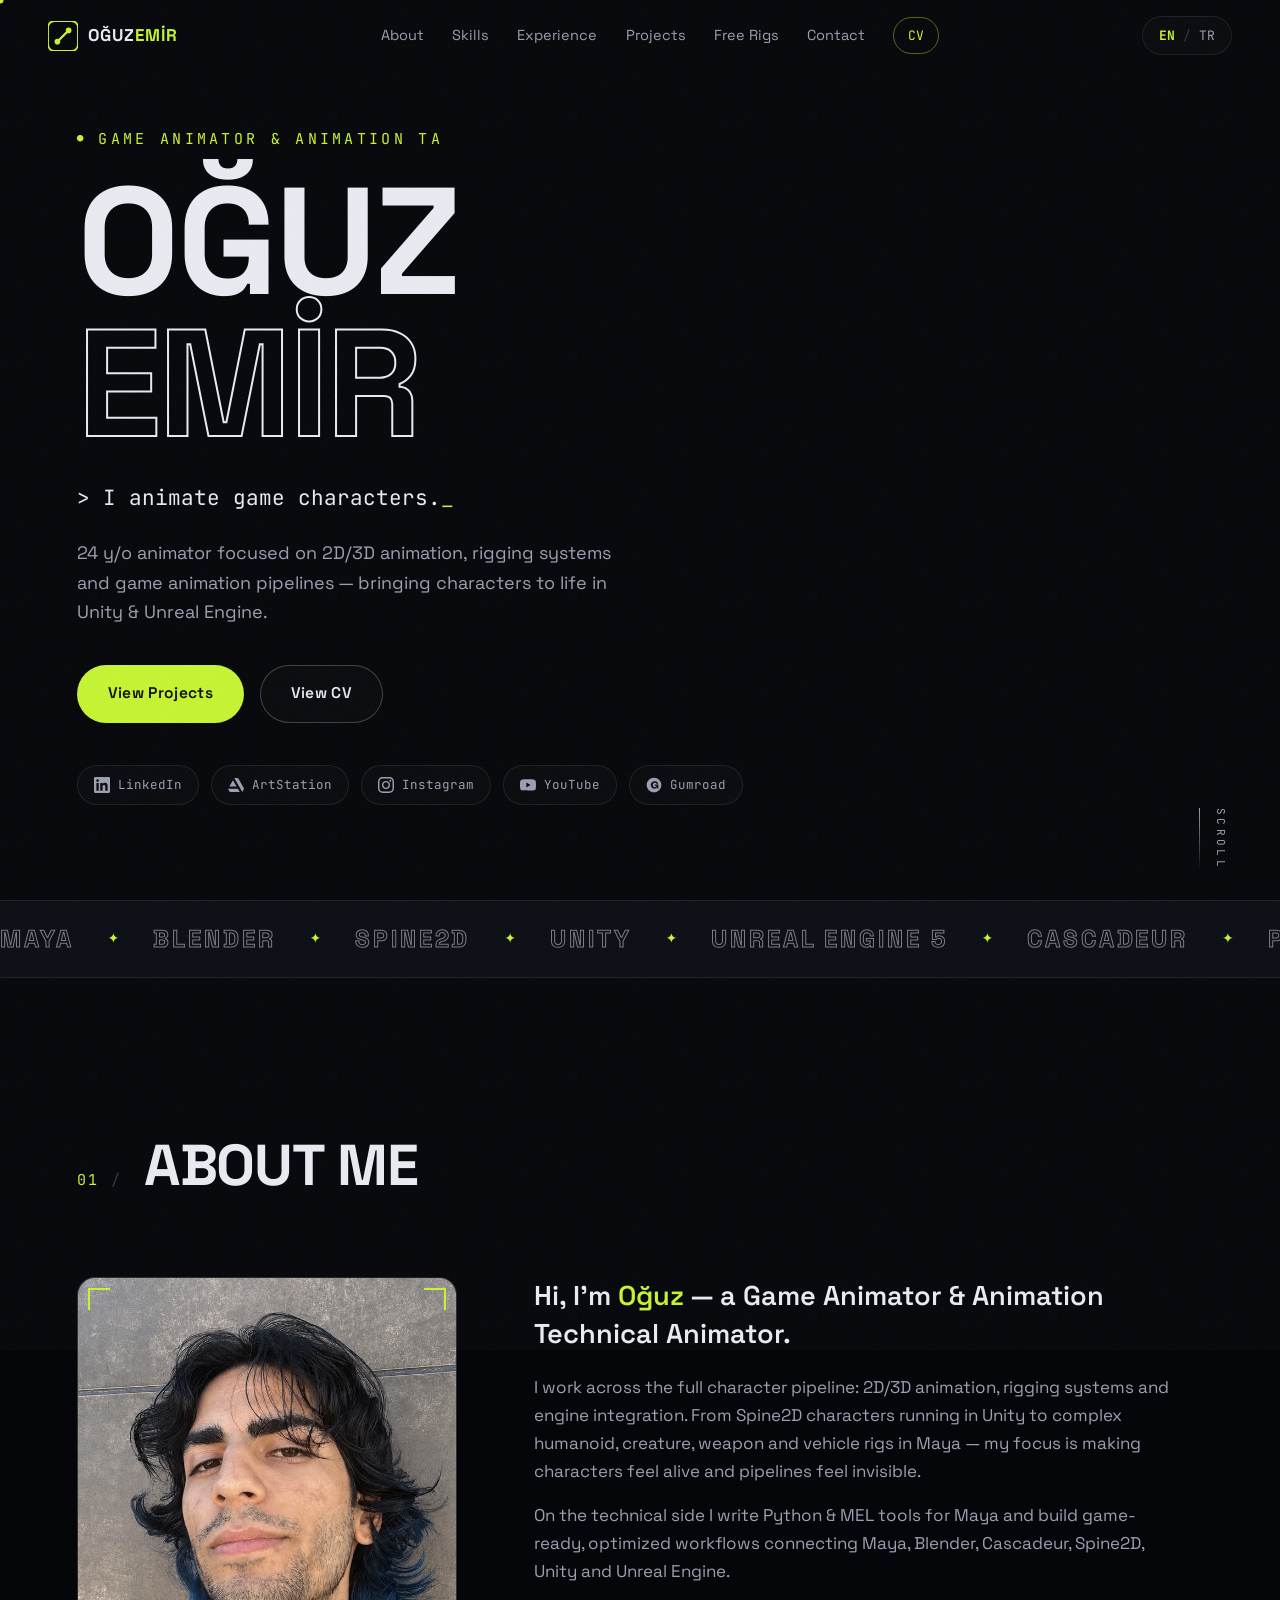
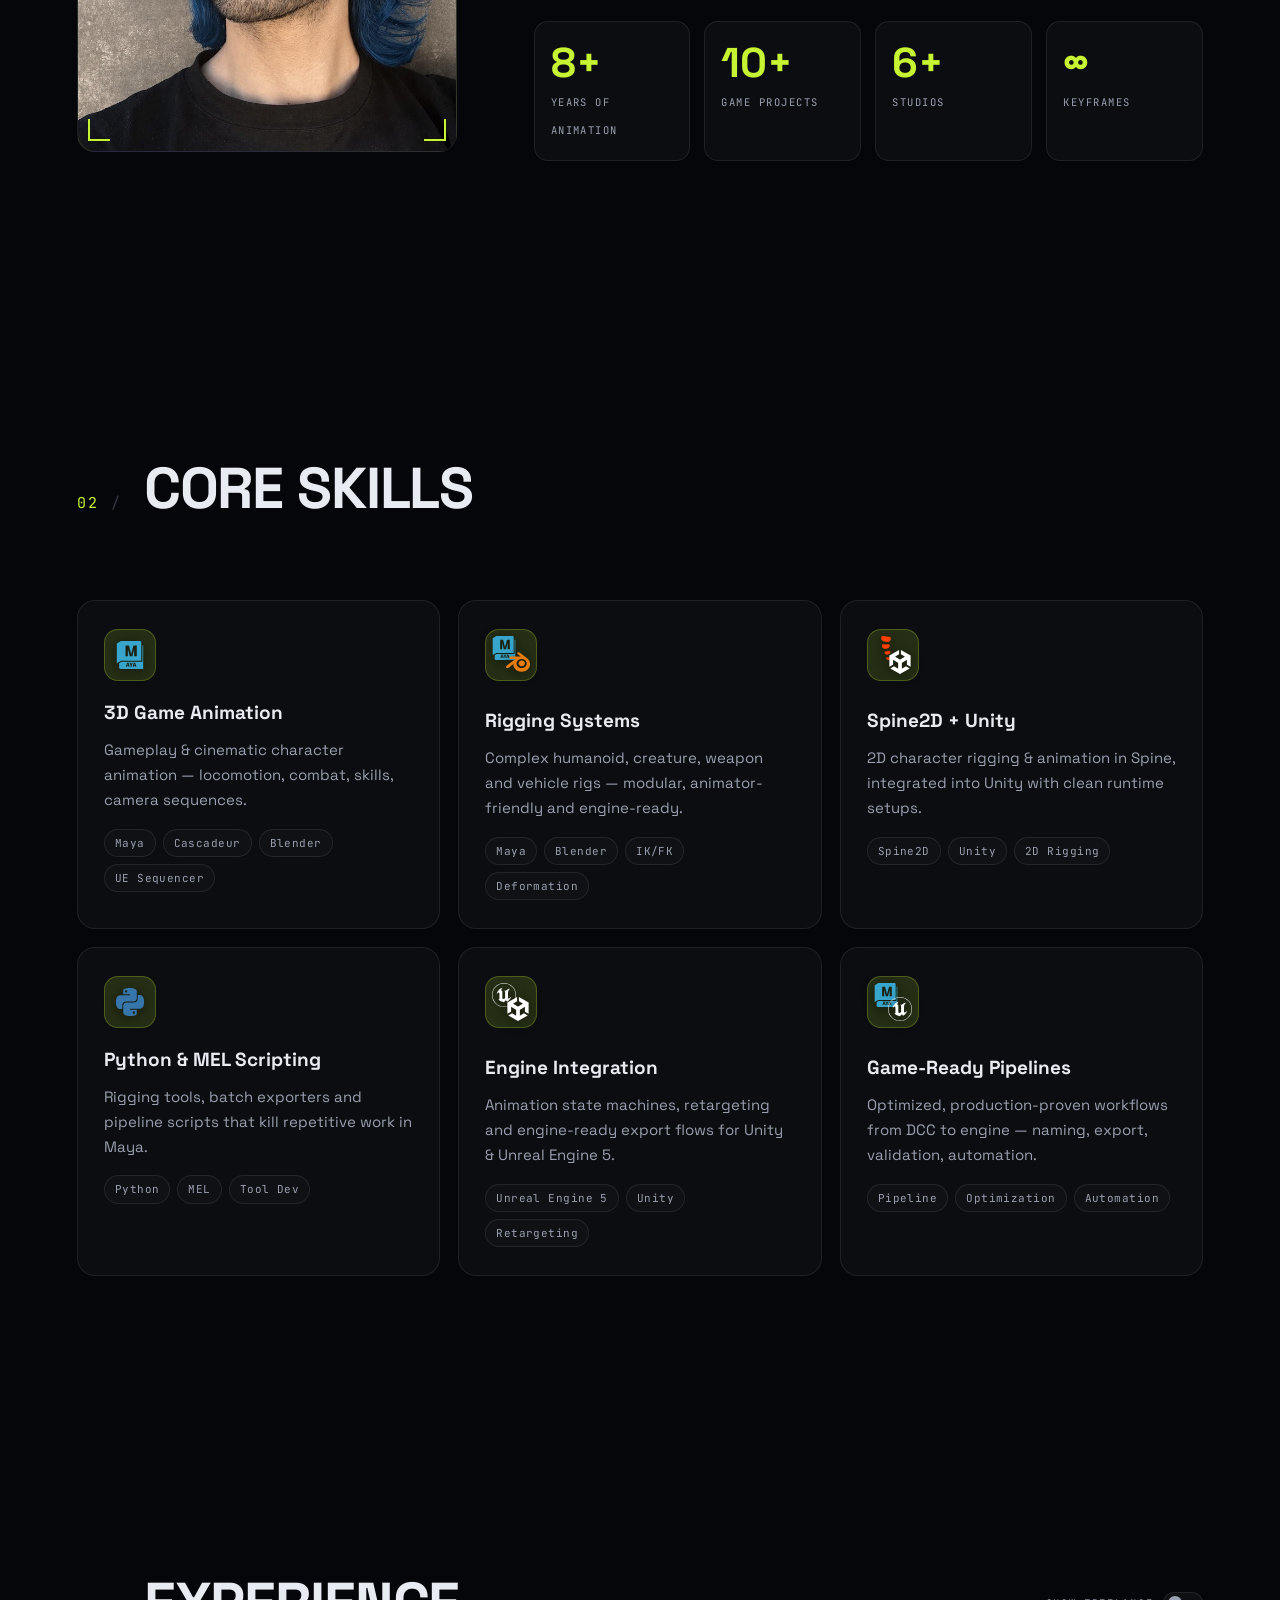
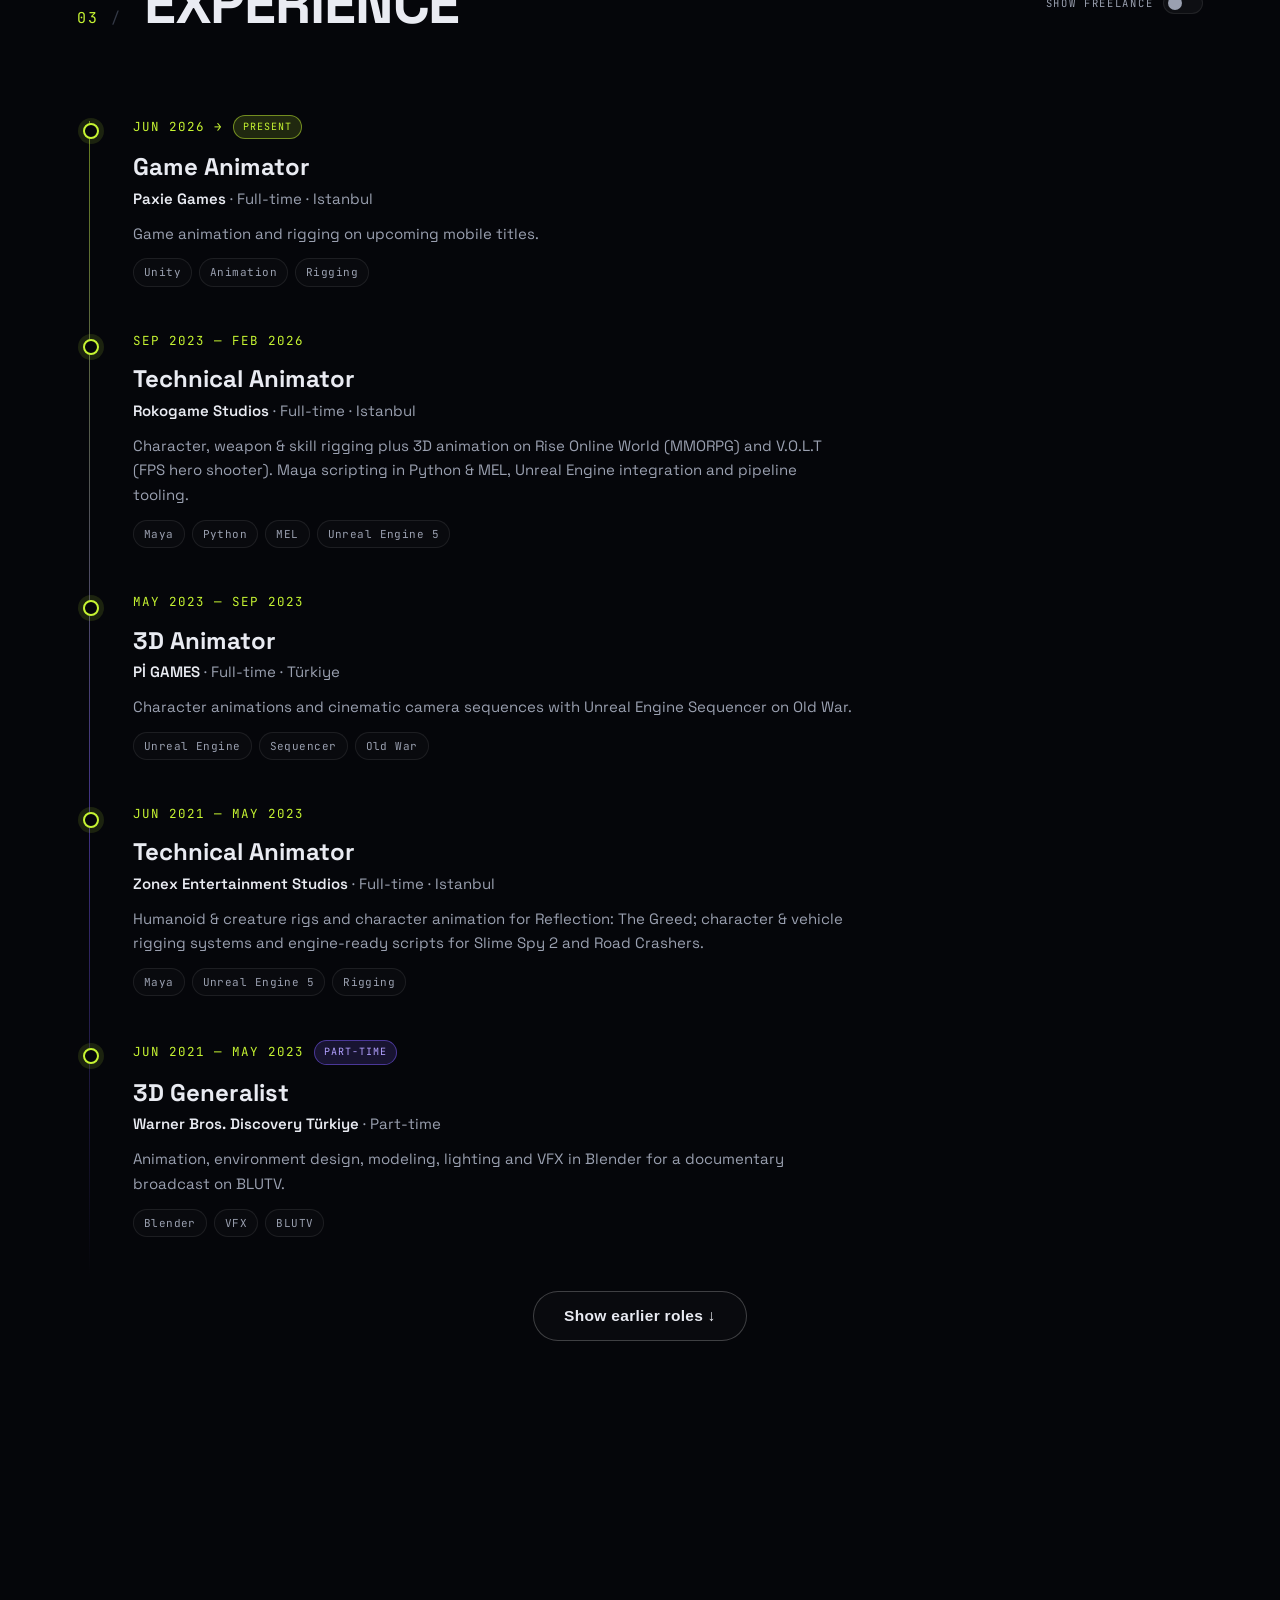
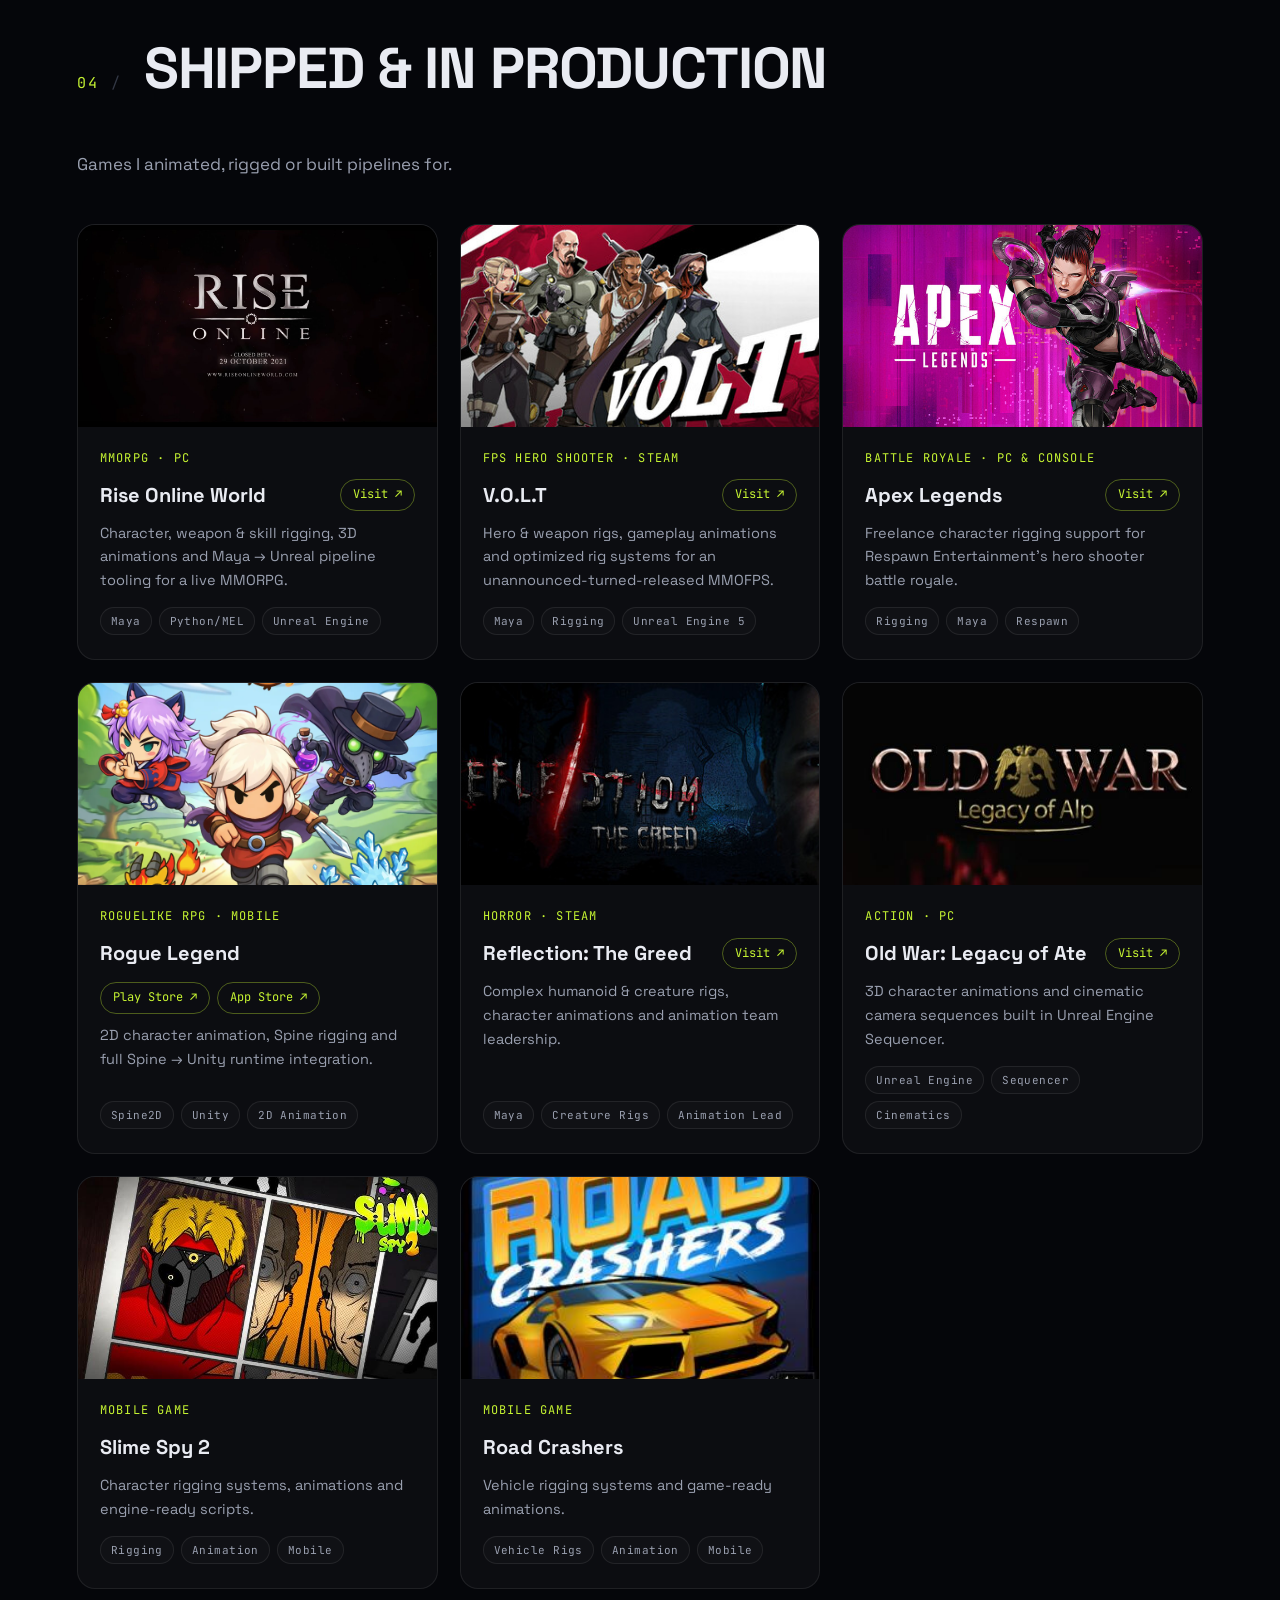
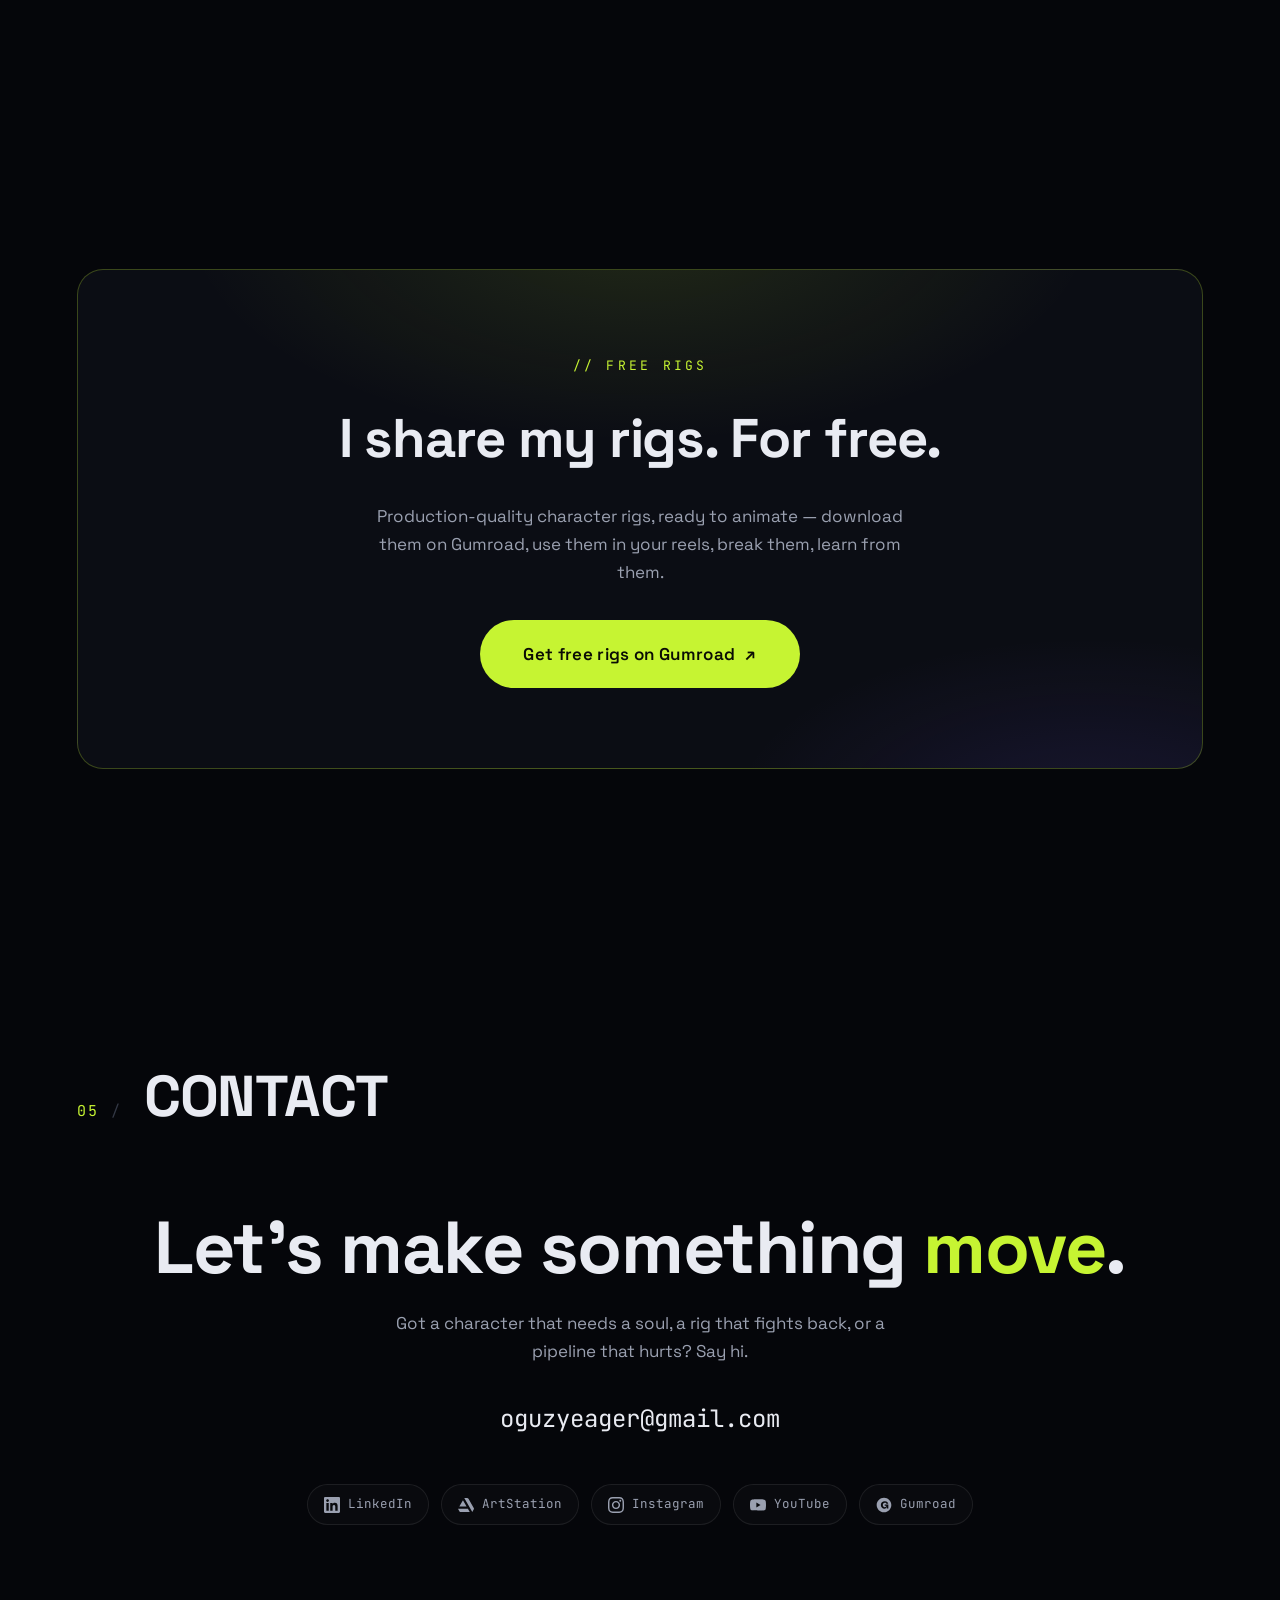
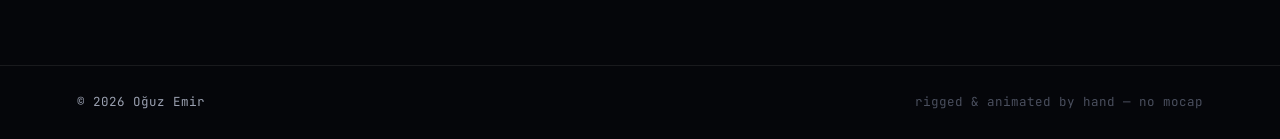
==== commit e1e5e7f0: "w" ====
--- a/index.html
+++ b/index.html
@@ -12,7 +12,7 @@
   <link rel="preconnect" href="https://fonts.googleapis.com">
   <link rel="preconnect" href="https://fonts.gstatic.com" crossorigin>
   <link href="https://fonts.googleapis.com/css2?family=Space+Grotesk:wght@400;500;600;700&family=JetBrains+Mono:wght@400;500;700&display=swap" rel="stylesheet">
-  <link rel="stylesheet" href="css/style.css">
+  <link rel="stylesheet" href="css/style.css?v=20260719b">
 </head>
 <body>
 
@@ -42,7 +42,7 @@
       <a href="#projects" data-i18n="nav.projects">Projects</a>
       <a href="#rigs" data-i18n="nav.rigs">Free Rigs</a>
       <a href="#contact" data-i18n="nav.contact">Contact</a>
-      <a href="assets/cv/Oguz_Emir_CV.pdf" class="nav-cv" download data-i18n="nav.cv">CV ↓</a>
+      <a href="assets/cv/oguz-emir-cv.pdf" class="nav-cv cv-open" data-i18n="nav.cv">CV</a>
     </nav>
 
     <div class="nav-right">
@@ -75,7 +75,7 @@
         </p>
         <div class="hero-cta">
           <a href="#projects" class="btn btn-primary" data-i18n="hero.cta1">View Projects</a>
-          <a href="assets/cv/Oguz_Emir_CV.pdf" class="btn btn-ghost" download data-i18n="hero.cta2">Download CV</a>
+          <a href="assets/cv/oguz-emir-cv.pdf" class="btn btn-ghost cv-open" data-i18n="hero.cta2">View CV</a>
         </div>
         <div class="hero-socials" id="heroSocials"></div>
       </div>
@@ -154,6 +154,11 @@
       <div class="section-head reveal">
         <span class="section-num mono">03</span>
         <h2 data-i18n="exp.title">Experience</h2>
+        <label class="freelance-toggle">
+          <input type="checkbox" id="freelanceToggle">
+          <span class="ft-label mono" data-i18n="exp.freelance">SHOW FREELANCE</span>
+          <span class="ft-track" aria-hidden="true"><span class="ft-thumb"></span></span>
+        </label>
       </div>
       <div class="timeline" id="timeline"></div>
       <div class="timeline-more-wrap reveal">
@@ -209,7 +214,22 @@
     <span class="mono footer-note" data-i18n="footer.note">rigged & animated by hand — no mocap</span>
   </footer>
 
-  <script src="js/i18n.js"></script>
-  <script src="js/main.js"></script>
+  <!-- ============ CV MODAL ============ -->
+  <div class="cv-modal" id="cvModal" hidden>
+    <div class="cv-backdrop" data-cv-close></div>
+    <div class="cv-dialog" role="dialog" aria-modal="true" aria-label="CV">
+      <div class="cv-bar">
+        <span class="mono cv-filename">oguz-emir-cv.pdf</span>
+        <div class="cv-bar-actions">
+          <a class="cv-newtab mono" href="assets/cv/oguz-emir-cv.pdf" target="_blank" rel="noopener" data-i18n="cv.newtab">Open in new tab ↗</a>
+          <button class="cv-close" aria-label="Close" data-cv-close>✕</button>
+        </div>
+      </div>
+      <iframe id="cvFrame" title="CV"></iframe>
+    </div>
+  </div>
+
+  <script src="js/i18n.js?v=20260719b"></script>
+  <script src="js/main.js?v=20260719b"></script>
 </body>
 </html>
--- a/css/style.css
+++ b/css/style.css
@@ -428,8 +428,60 @@
   display: flex;
   align-items: baseline;
   gap: 22px;
+  flex-wrap: wrap;
   margin-bottom: clamp(36px, 6vw, 64px);
 }
+
+/* freelance switch (Experience section) */
+.freelance-toggle {
+  margin-left: auto;
+  align-self: center;
+  display: inline-flex;
+  align-items: center;
+  gap: 10px;
+  cursor: pointer;
+  user-select: none;
+}
+.freelance-toggle input {
+  position: absolute;
+  opacity: 0;
+  pointer-events: none;
+}
+.ft-label {
+  font-size: 10.5px;
+  letter-spacing: 0.16em;
+  color: var(--muted);
+  transition: color 0.25s;
+}
+.ft-track {
+  position: relative;
+  width: 40px;
+  height: 22px;
+  border-radius: 999px;
+  border: 1px solid var(--card-border);
+  background: rgba(255, 255, 255, 0.04);
+  transition: background 0.25s, border-color 0.25s;
+}
+.ft-thumb {
+  position: absolute;
+  top: 3px;
+  left: 3.5px;
+  width: 14px;
+  height: 14px;
+  border-radius: 50%;
+  background: var(--muted);
+  transition: transform 0.25s cubic-bezier(0.2, 0.8, 0.3, 1.2), background 0.25s;
+}
+.freelance-toggle input:checked ~ .ft-track {
+  background: var(--accent-dim);
+  border-color: rgba(198, 244, 50, 0.5);
+}
+.freelance-toggle input:checked ~ .ft-track .ft-thumb {
+  transform: translateX(17.5px);
+  background: var(--accent);
+}
+.freelance-toggle:hover .ft-label { color: var(--text); }
+.freelance-toggle input:checked ~ .ft-label { color: var(--accent); }
 .section-num {
   color: var(--accent);
   font-size: 15px;
@@ -728,7 +780,8 @@
   letter-spacing: 0.05em;
 }
 .proj-body { padding: 22px 22px 24px; display: flex; flex-direction: column; gap: 10px; flex: 1; }
-.proj-top { display: flex; align-items: center; justify-content: space-between; gap: 12px; }
+.proj-top { display: flex; align-items: center; justify-content: space-between; gap: 12px; flex-wrap: wrap; }
+.proj-links { display: flex; gap: 7px; flex-wrap: wrap; }
 .proj-title { font-size: 20px; font-weight: 700; }
 .proj-link {
   font-family: var(--mono);
@@ -804,6 +857,78 @@
   color: var(--accent);
 }
 .contact-socials { justify-content: center; }
+
+/* ============ CV MODAL ============ */
+.cv-modal {
+  position: fixed;
+  inset: 0;
+  z-index: 2000;
+  display: flex;
+  align-items: center;
+  justify-content: center;
+  padding: clamp(10px, 3vw, 40px);
+}
+.cv-modal[hidden] { display: none; }
+.cv-backdrop {
+  position: absolute;
+  inset: 0;
+  background: rgba(3, 4, 7, 0.82);
+  backdrop-filter: blur(8px);
+  -webkit-backdrop-filter: blur(8px);
+}
+.cv-dialog {
+  position: relative;
+  width: min(900px, 100%);
+  height: min(92vh, 1100px);
+  display: flex;
+  flex-direction: column;
+  background: var(--bg-2);
+  border: 1px solid var(--card-border);
+  border-radius: 16px;
+  overflow: hidden;
+  box-shadow: 0 40px 120px -30px rgba(0, 0, 0, 0.9);
+  animation: cvIn 0.25s cubic-bezier(0.2, 0.8, 0.3, 1);
+}
+@keyframes cvIn {
+  from { opacity: 0; transform: translateY(18px) scale(0.98); }
+}
+.cv-bar {
+  display: flex;
+  align-items: center;
+  justify-content: space-between;
+  gap: 12px;
+  padding: 10px 14px;
+  border-bottom: 1px solid var(--card-border);
+  background: rgba(255, 255, 255, 0.02);
+}
+.cv-filename { font-size: 12px; color: var(--muted); }
+.cv-bar-actions { display: flex; align-items: center; gap: 12px; }
+.cv-newtab {
+  font-size: 12px;
+  color: var(--accent);
+  border: 1px solid rgba(198, 244, 50, 0.35);
+  padding: 6px 12px;
+  border-radius: 999px;
+  transition: background 0.25s, color 0.25s;
+}
+.cv-newtab:hover { background: var(--accent); color: #0a0c04; }
+.cv-close {
+  width: 34px; height: 34px;
+  border: 1px solid var(--card-border);
+  border-radius: 10px;
+  background: none;
+  color: var(--text);
+  font-size: 15px;
+  cursor: pointer;
+  transition: border-color 0.25s, color 0.25s;
+}
+.cv-close:hover { border-color: var(--accent); color: var(--accent); }
+#cvFrame {
+  flex: 1;
+  width: 100%;
+  border: none;
+  background: #3c3f44;
+}
 
 /* ============ FOOTER ============ */
 .footer {
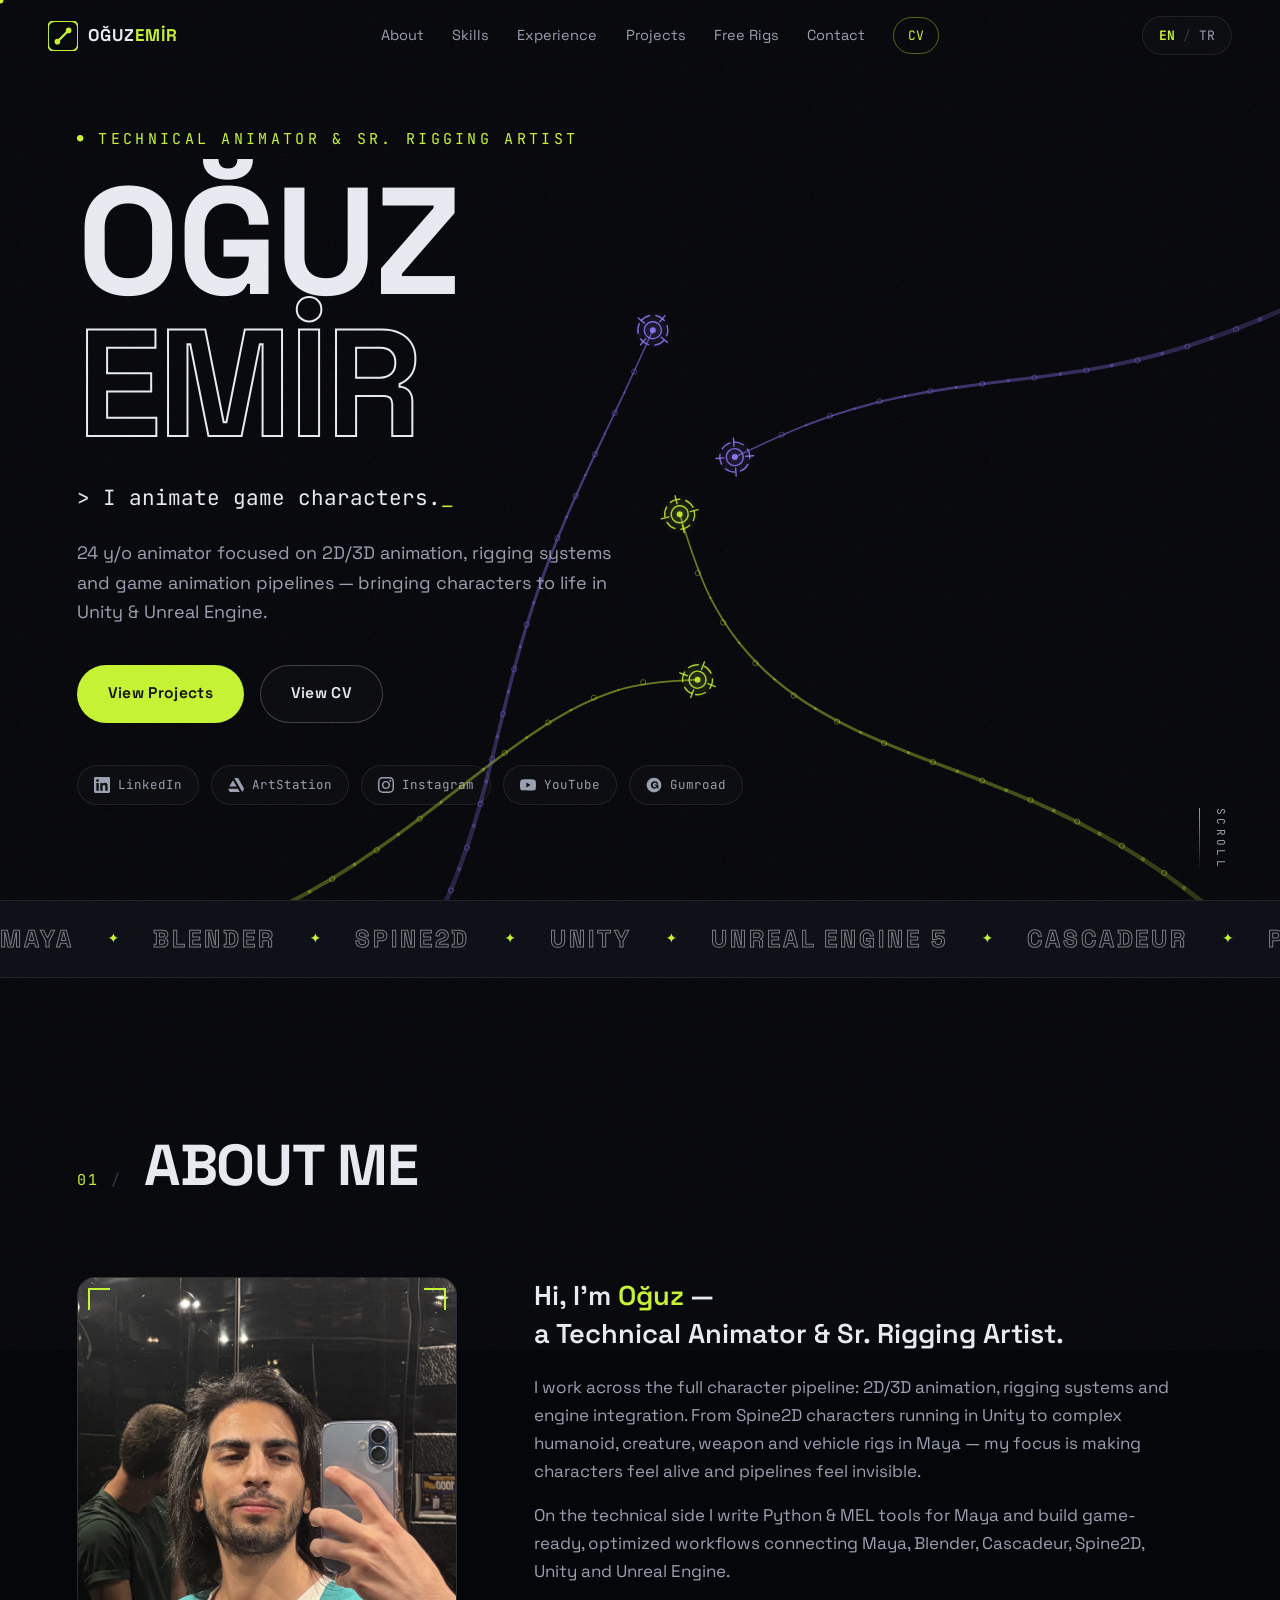
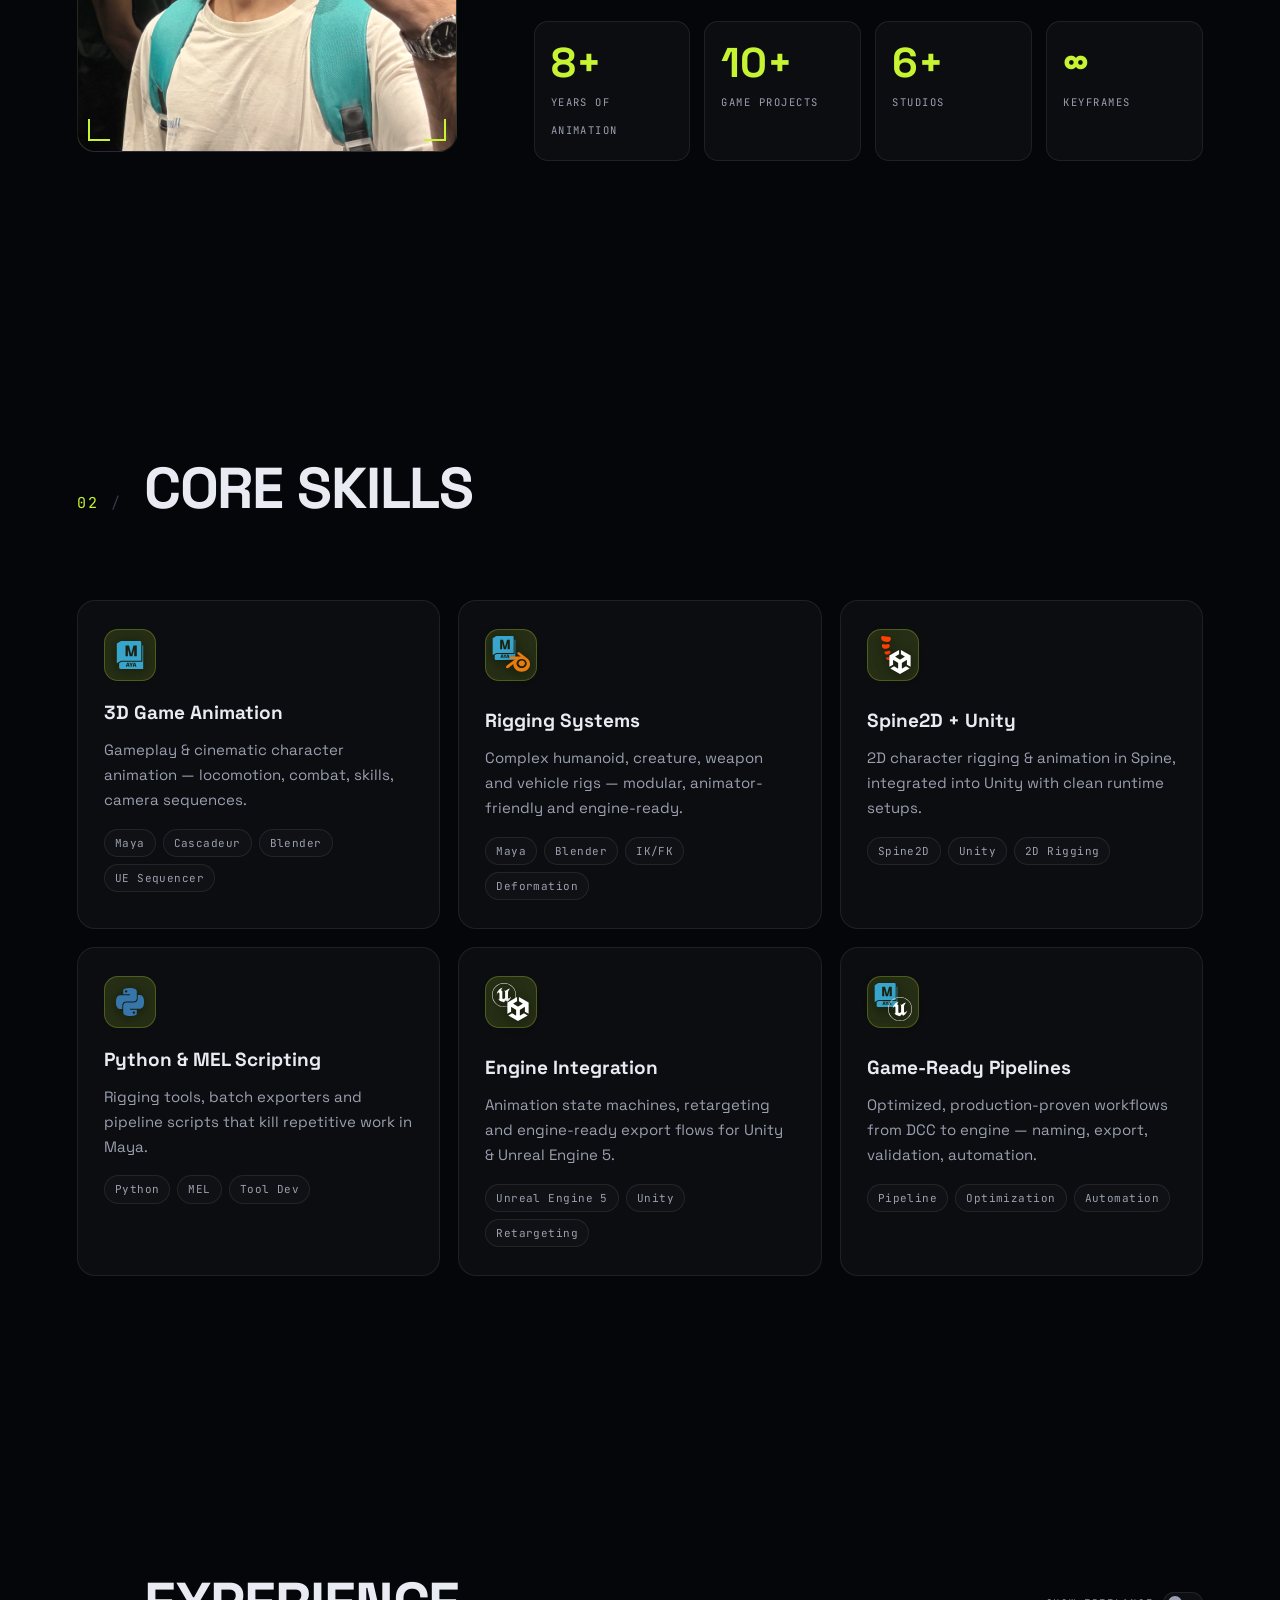
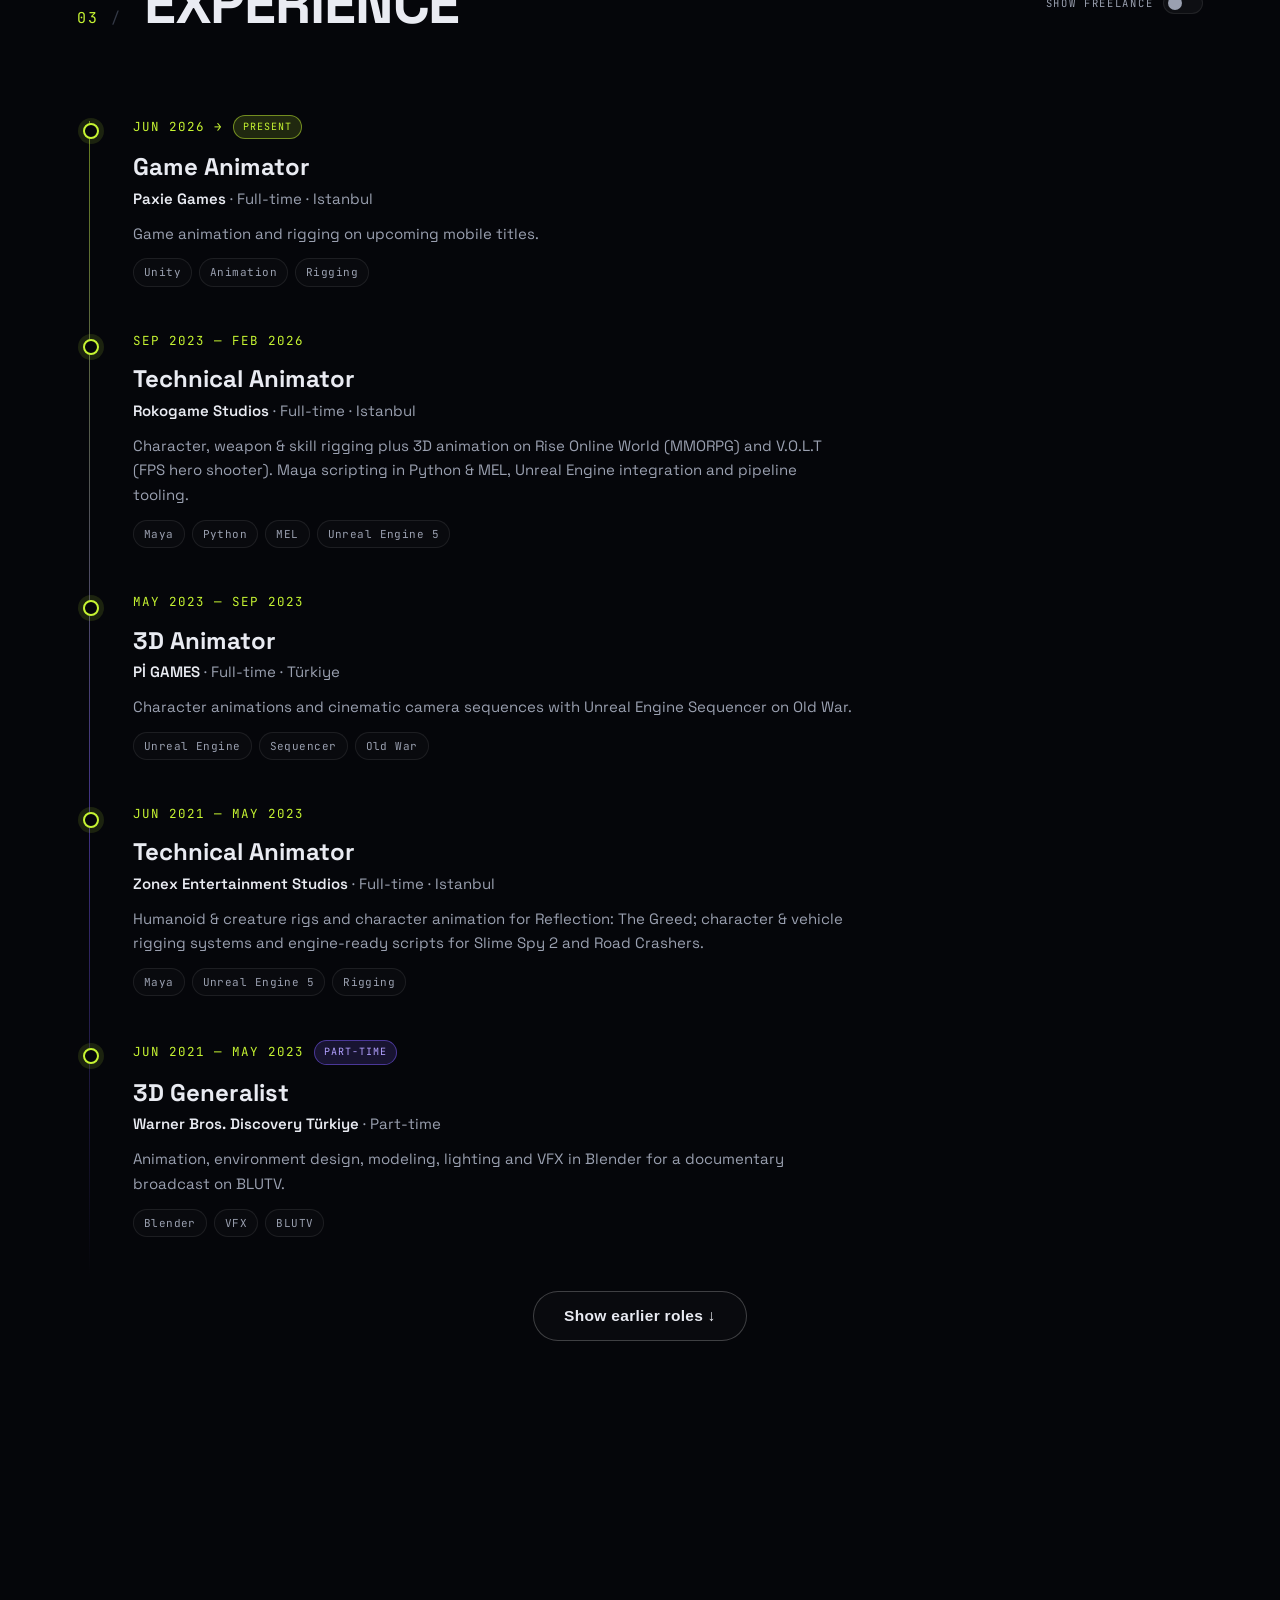
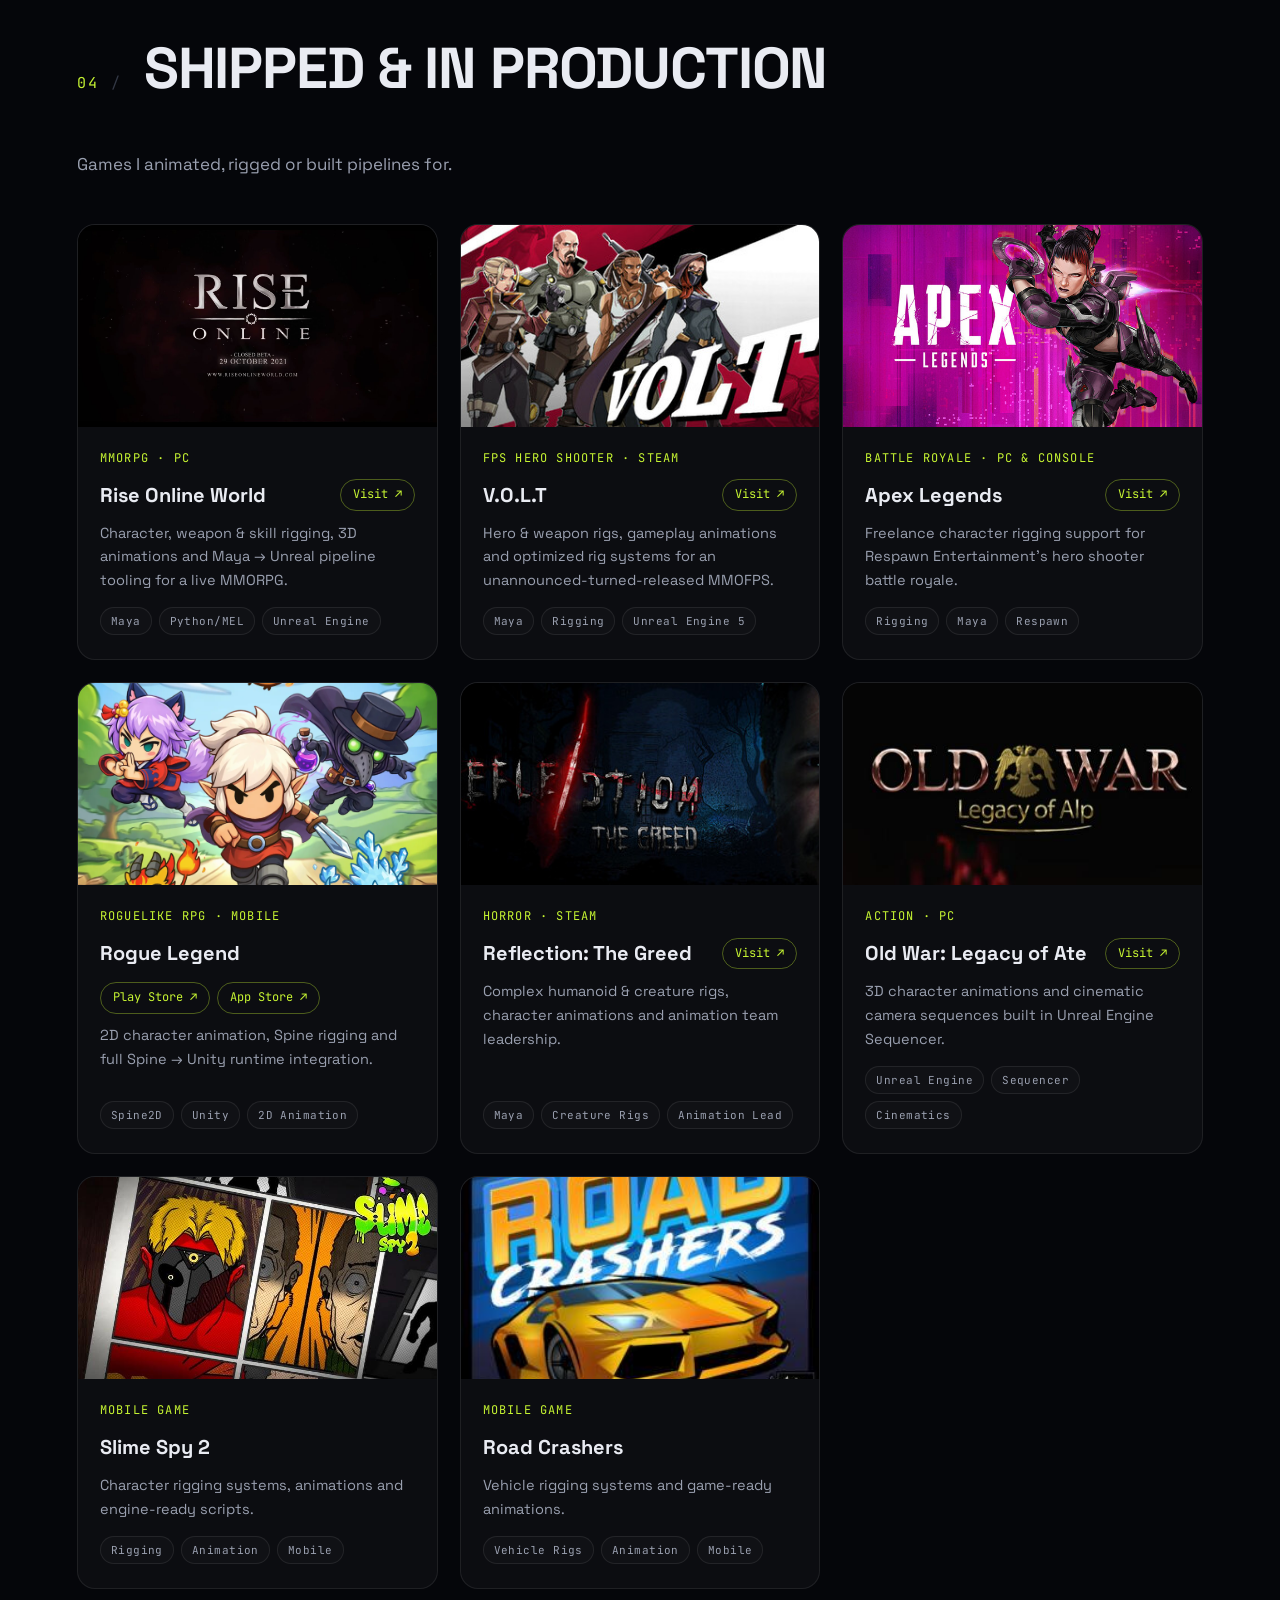
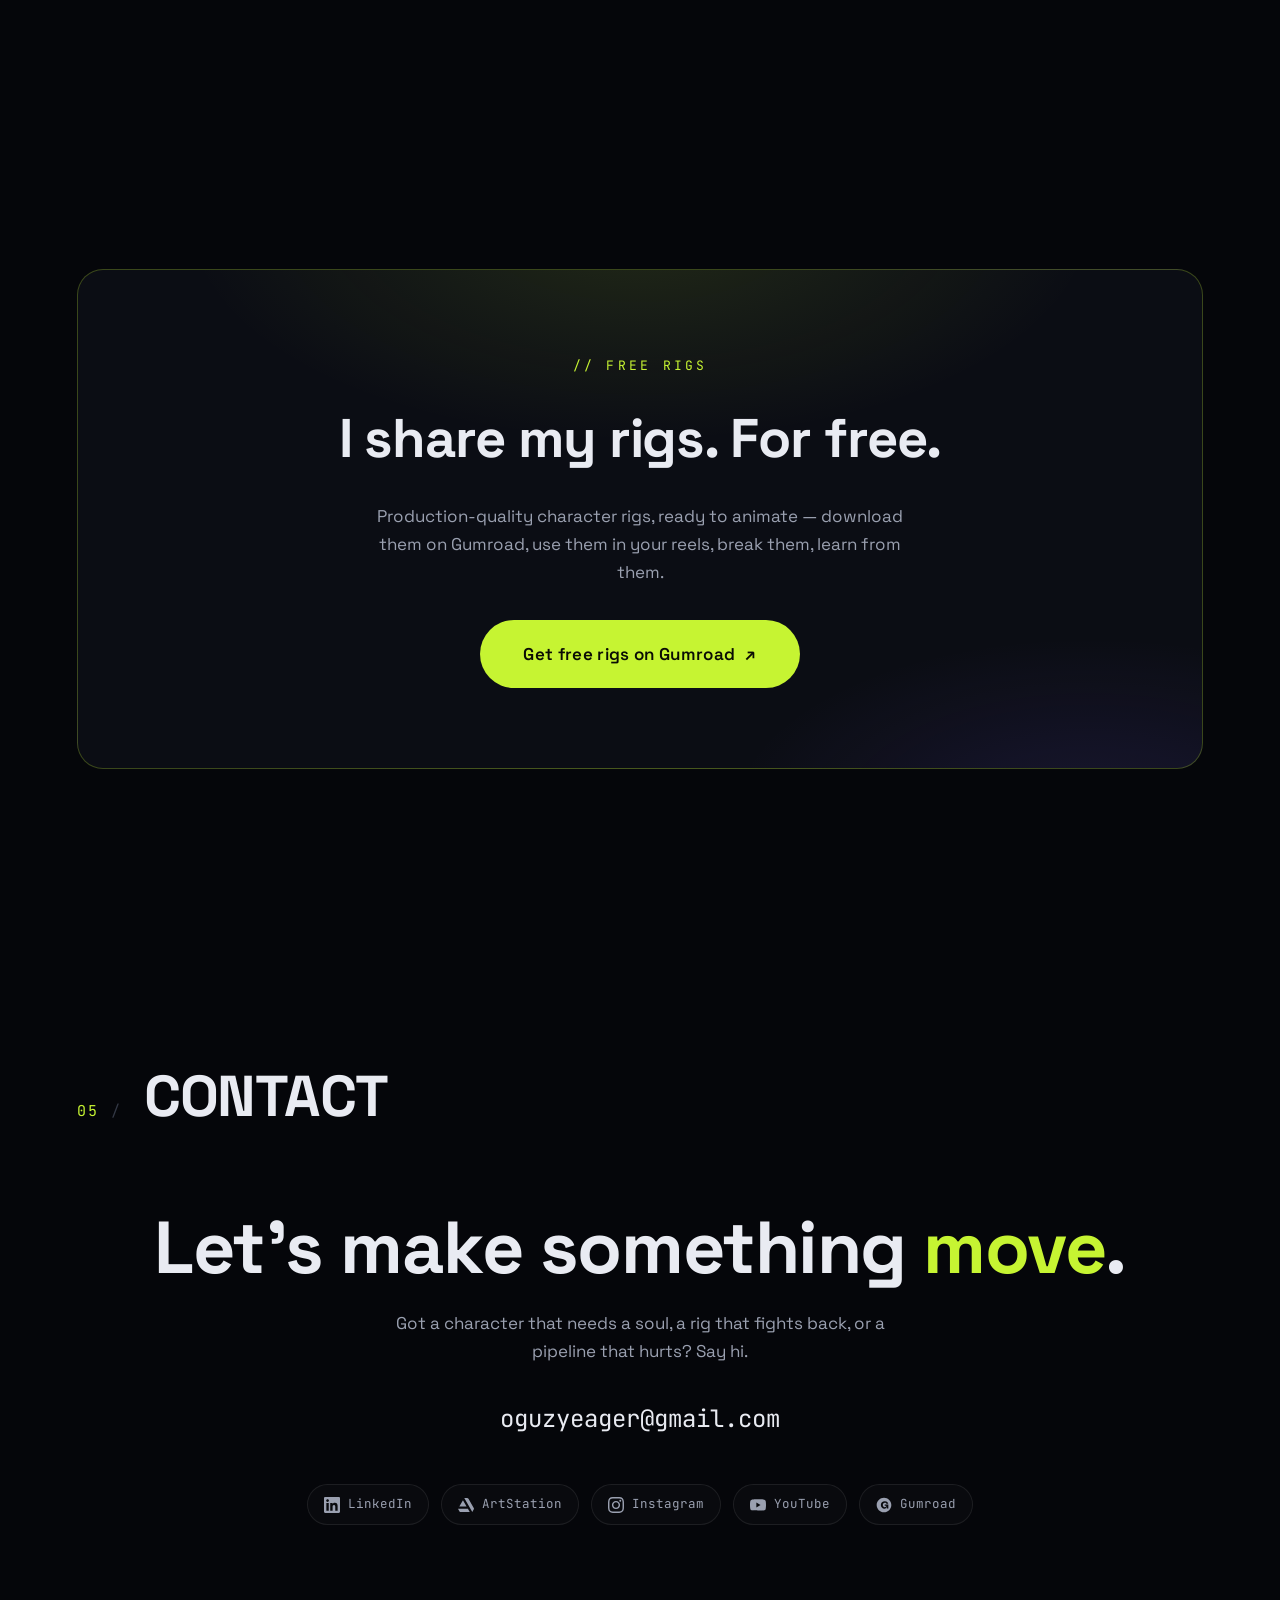
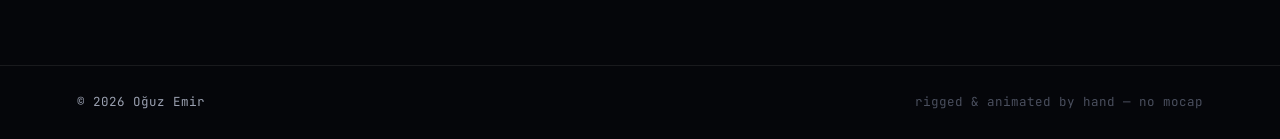
==== commit 4fdd192d: "q q" ====
--- a/index.html
+++ b/index.html
@@ -63,7 +63,7 @@
     <section class="hero">
       <canvas id="rigCanvas" aria-hidden="true"></canvas>
       <div class="hero-inner">
-        <p class="hero-eyebrow mono"><span class="blink">●</span> <span data-i18n="hero.eyebrow">GAME ANIMATOR & ANIMATION TA</span></p>
+        <p class="hero-eyebrow mono"><span class="blink">●</span> <span data-i18n="hero.eyebrow">TECHNICAL ANIMATOR & SR. RIGGING ARTIST</span></p>
         <h1 class="hero-title">
           <span class="line">OĞUZ</span>
           <span class="line stroke">EMİR</span>
@@ -118,7 +118,7 @@
         </div>
         <div class="about-text reveal">
           <p class="about-lead" data-i18n-html="about.lead">
-            Hi, I'm <em>Oğuz</em> — a Game Animator &amp; Animation Technical Animator.
+            Hi, I'm <em>Oğuz</em> —<br>a Technical Animator &amp; Sr. Rigging Artist.
           </p>
           <p data-i18n="about.p1">
             I work across the full character pipeline: 2D/3D animation, rigging systems and
@@ -229,7 +229,7 @@
     </div>
   </div>
 
-  <script src="js/i18n.js?v=20260719b"></script>
+  <script src="js/i18n.js?v=20260724a"></script>
   <script src="js/main.js?v=20260719b"></script>
 </body>
 </html>
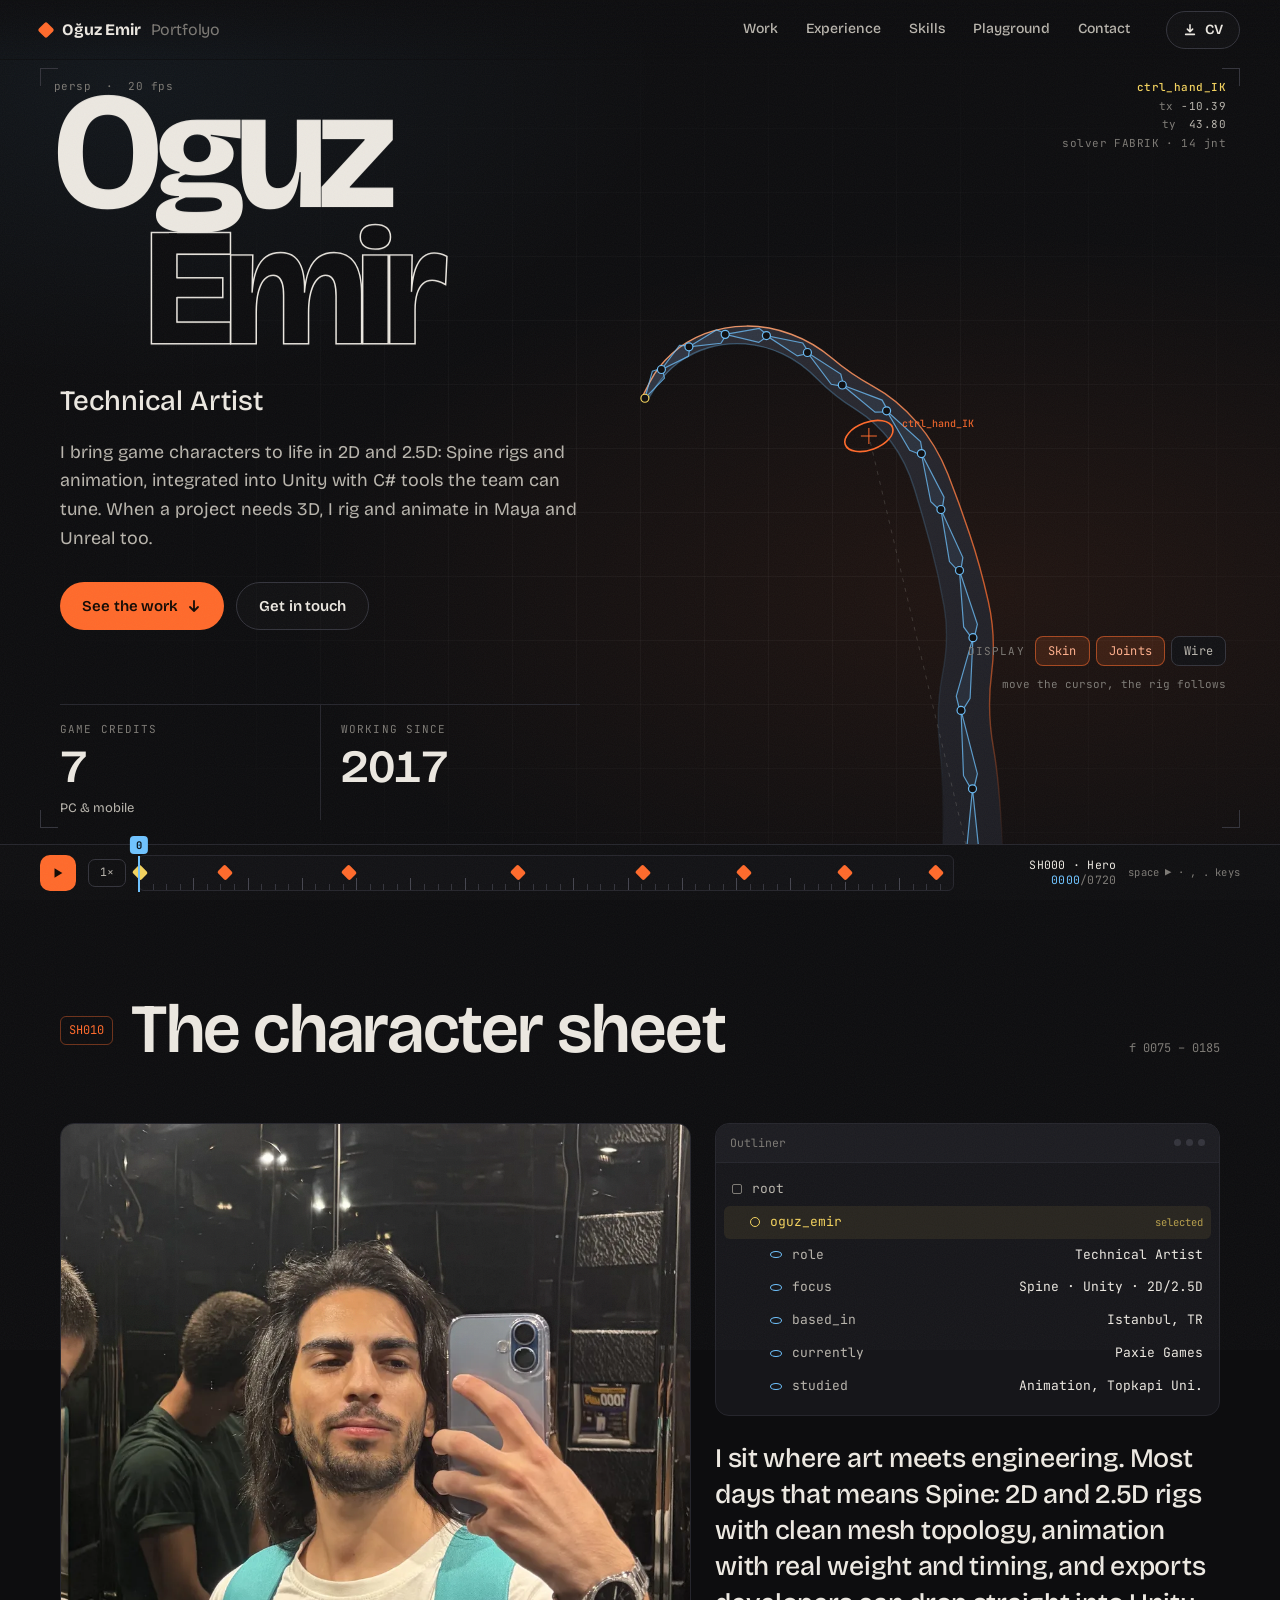
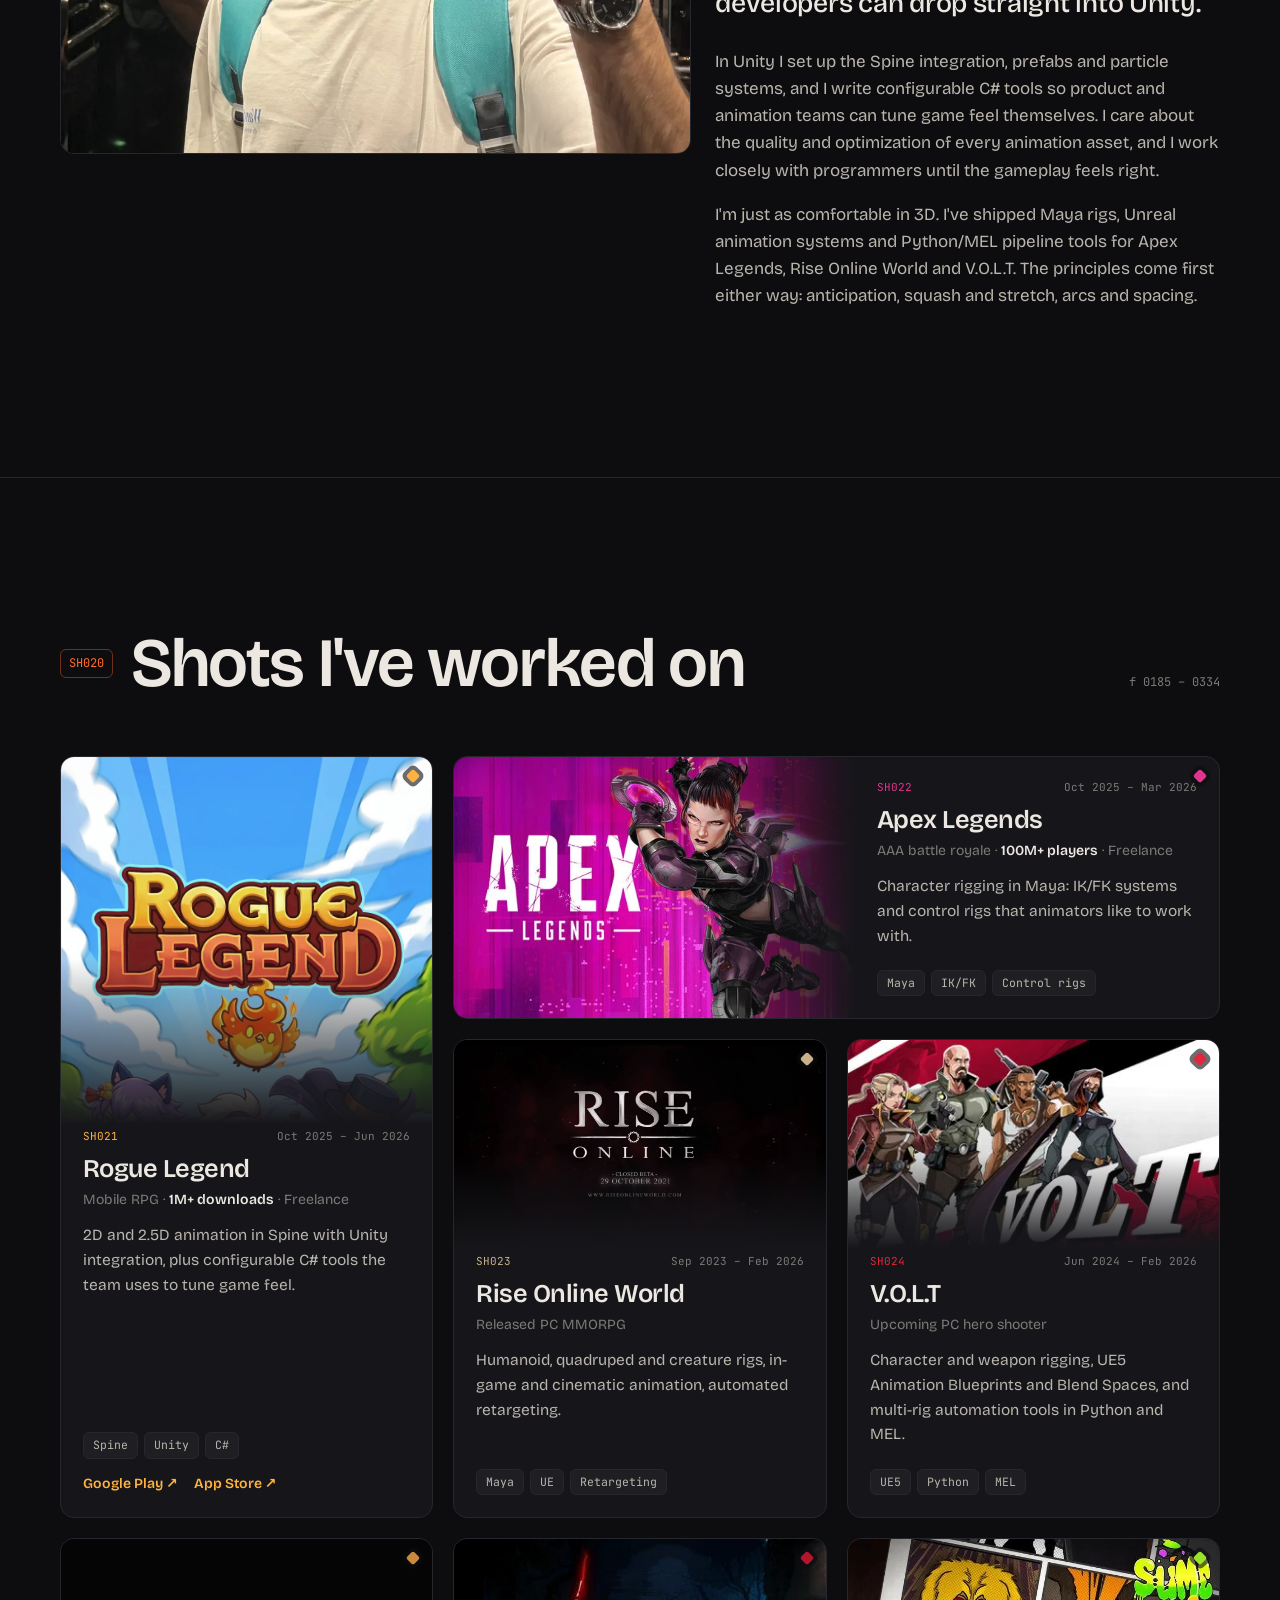
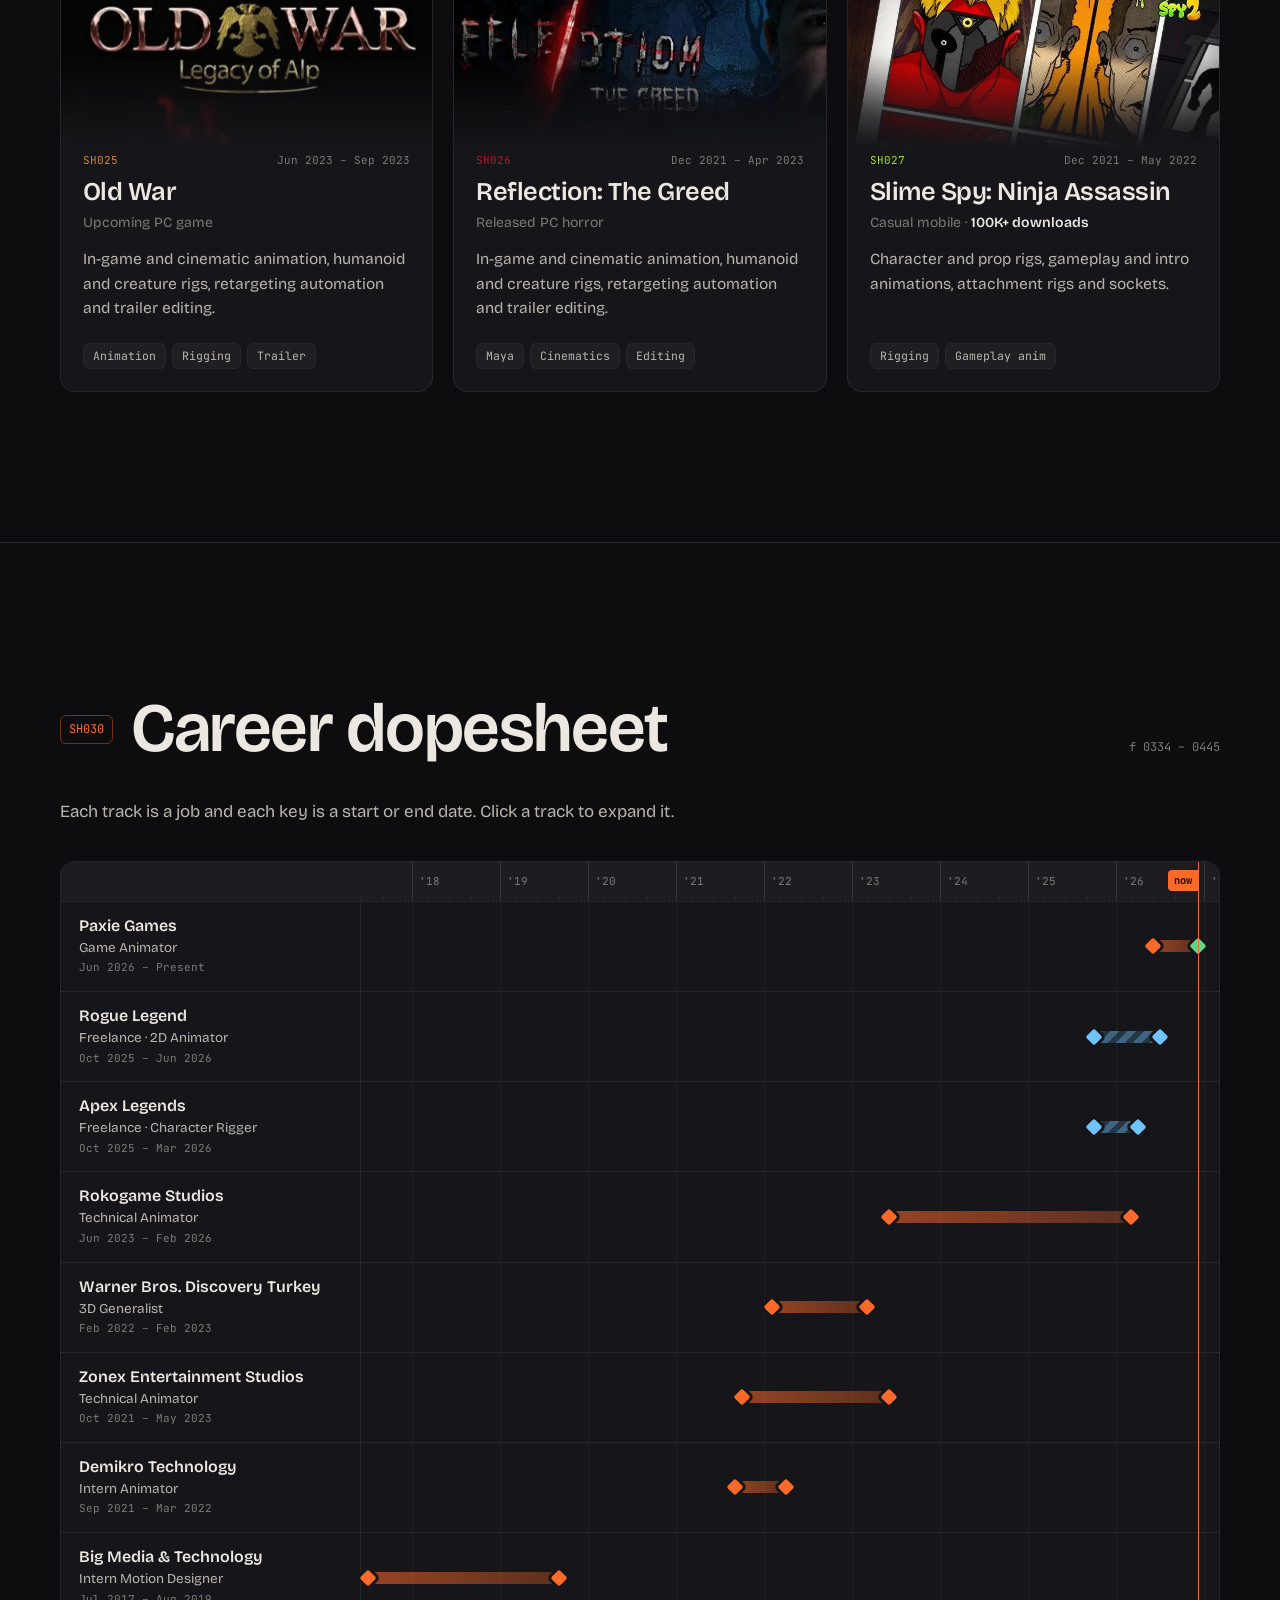
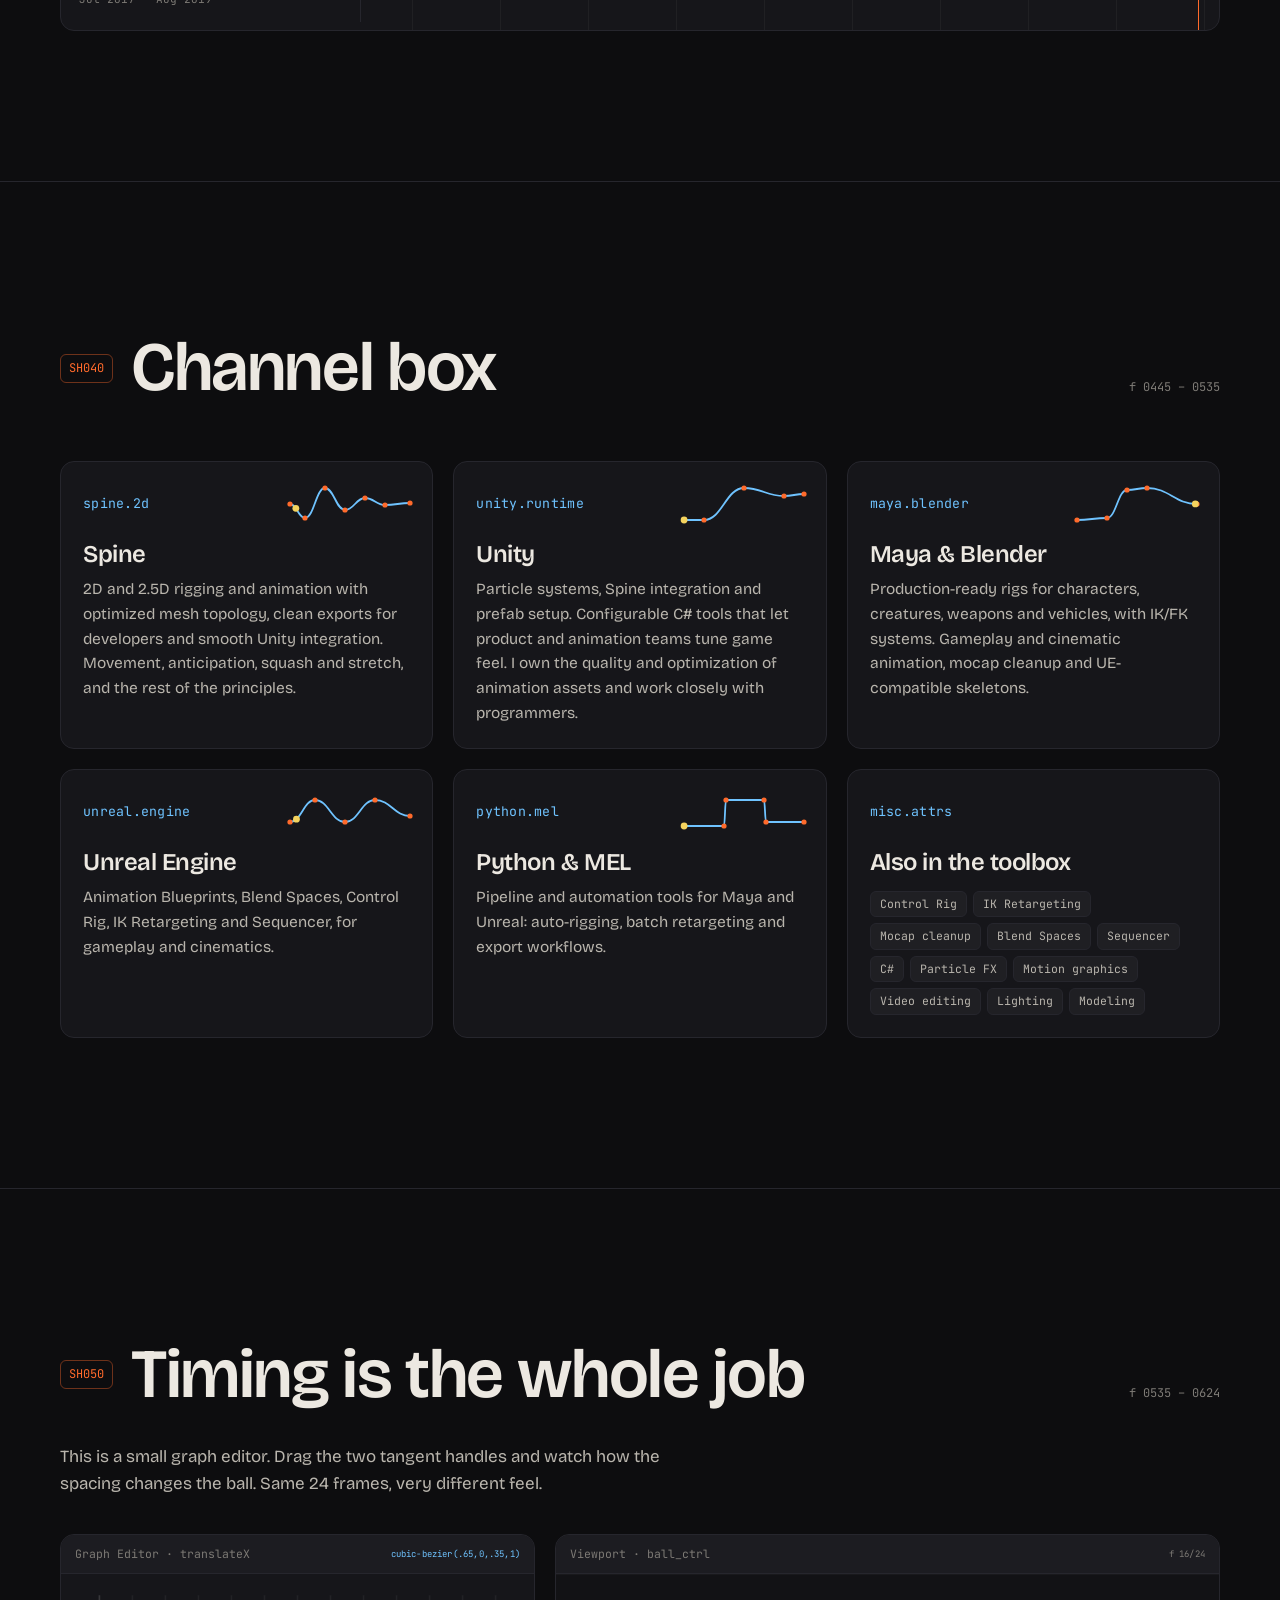
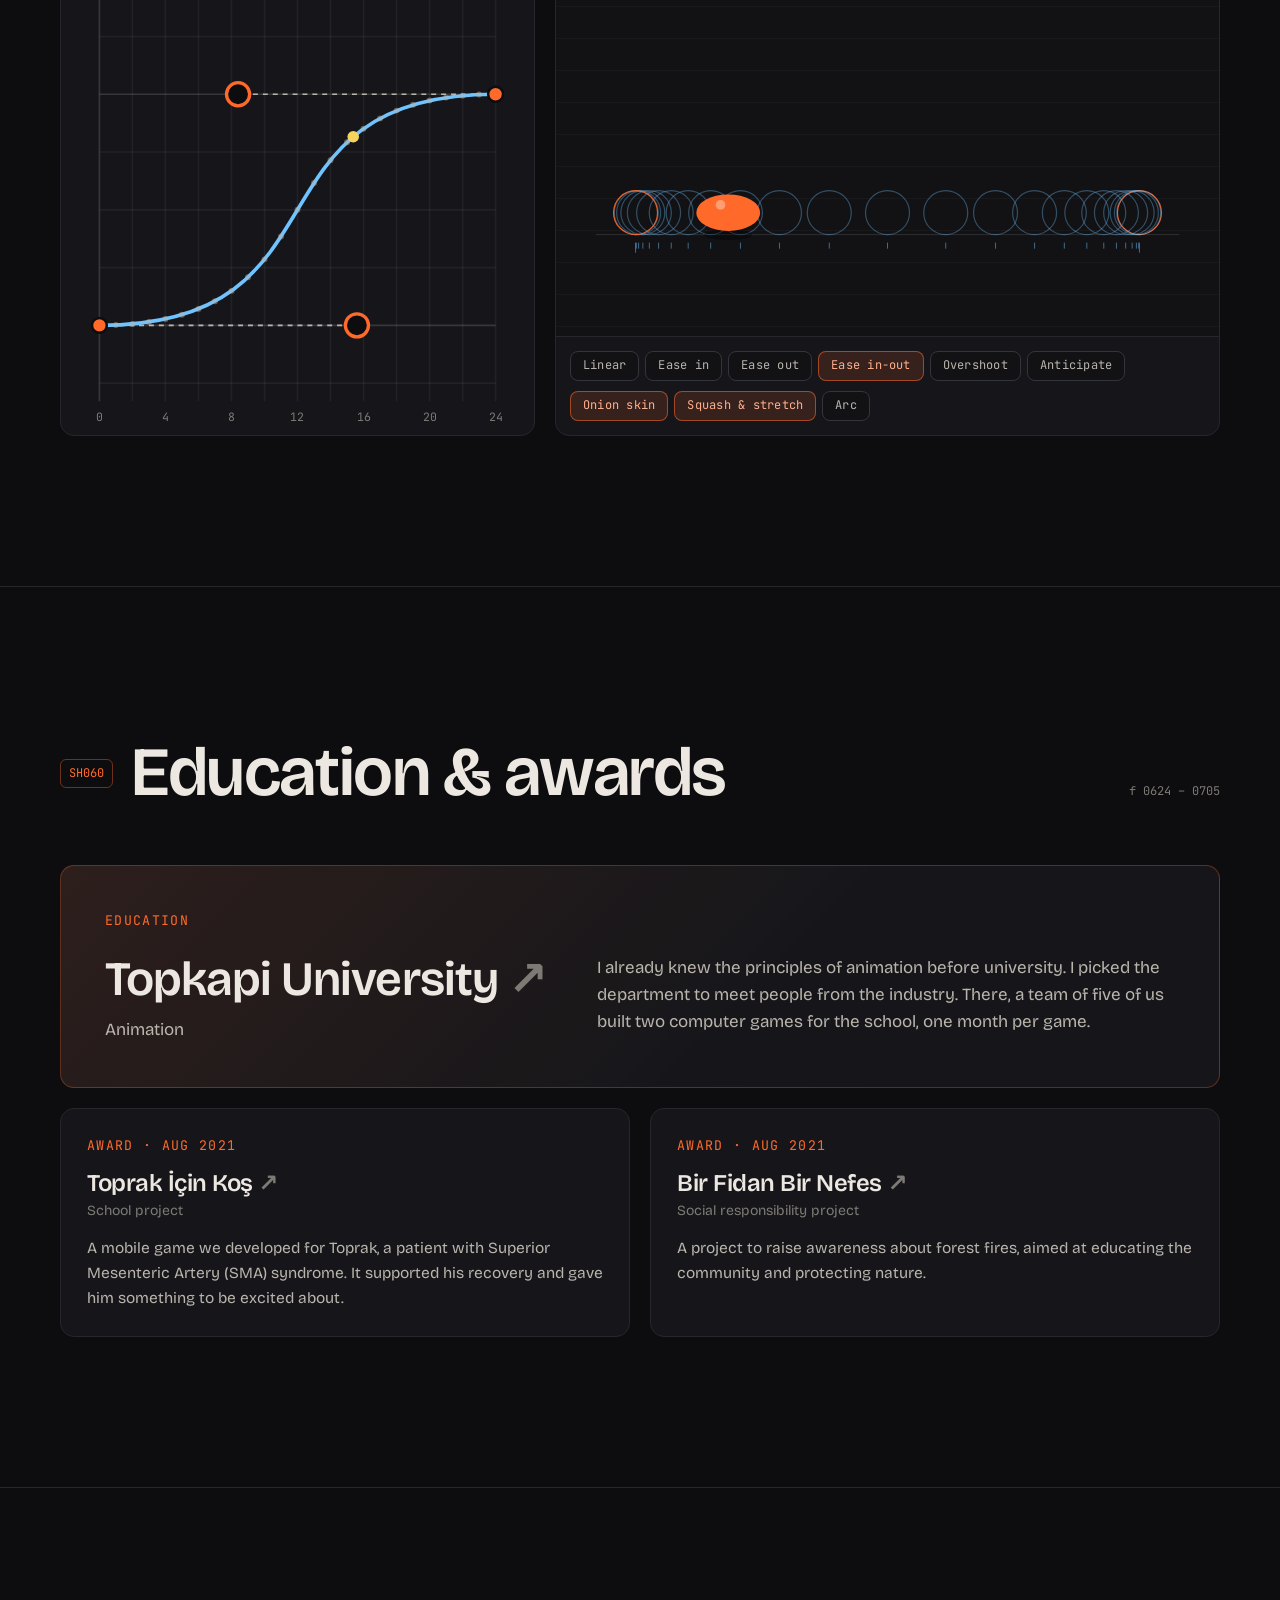
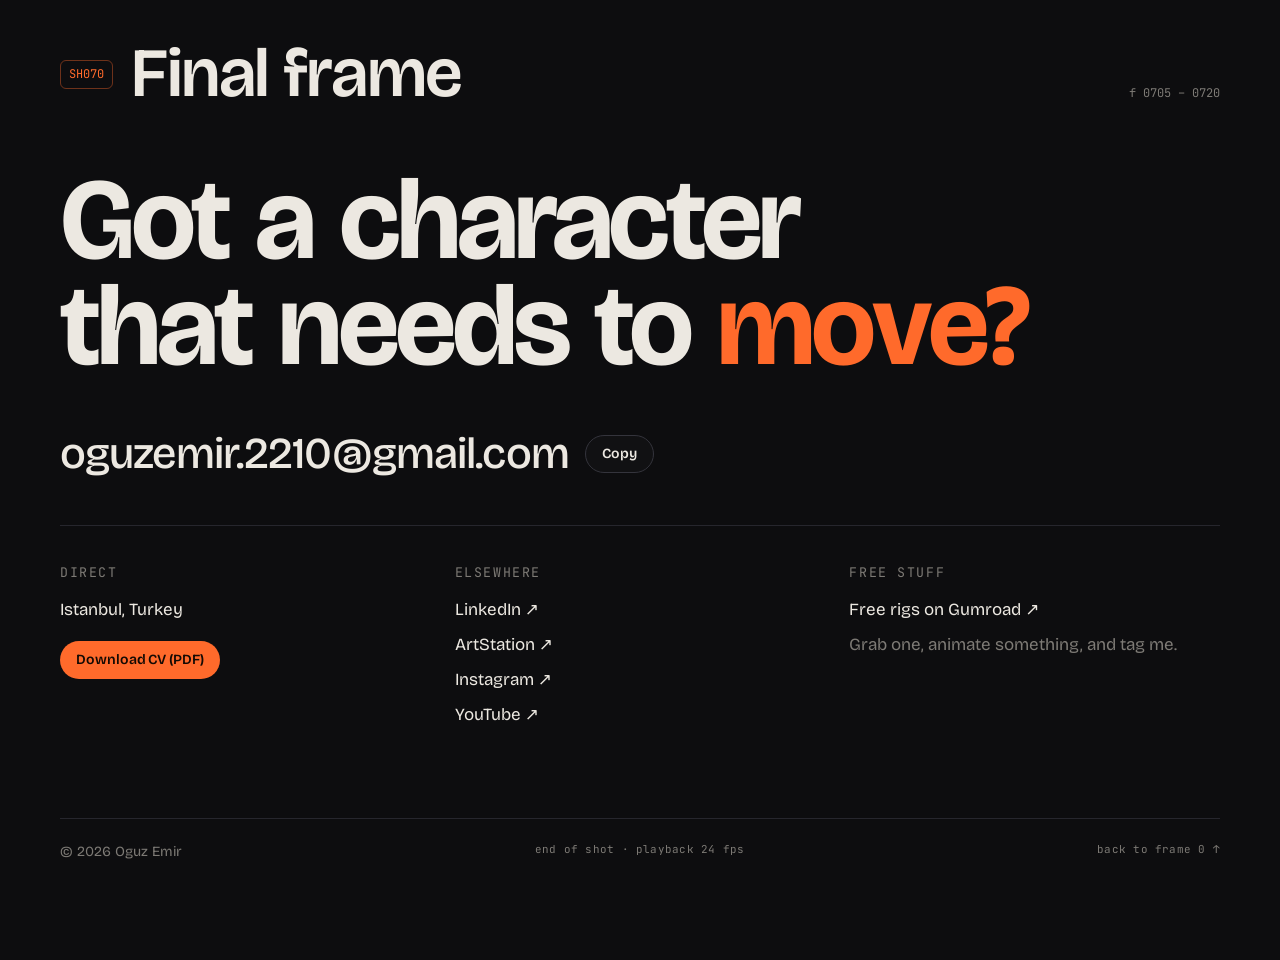
==== commit 9558dda7: "New portfolio site at root, move previous site to v4/ Co-Authored-By: Claude Opus 5.5 <noreply@anthr" ====
--- a/index.html
+++ b/index.html
@@ -1,235 +1,519 @@
-<!DOCTYPE html>
+<!doctype html>
 <html lang="en">
 <head>
-  <meta charset="UTF-8">
-  <meta name="viewport" content="width=device-width, initial-scale=1.0">
-  <title>Oğuz Emir — Game Animator & Animation TA</title>
-  <meta name="description" content="Oğuz Emir — Game Animator & Animation TA. 2D/3D animation, rigging systems and game animation pipelines. Maya, Blender, Spine2D, Unity, Unreal Engine.">
-  <meta property="og:title" content="Oğuz Emir — Game Animator & Animation TA">
-  <meta property="og:description" content="2D/3D animation, rigging systems and game animation pipelines.">
+  <meta charset="utf-8">
+  <meta name="viewport" content="width=device-width, initial-scale=1, viewport-fit=cover">
+  <title>Oğuz Emir · Technical Artist</title>
+  <meta name="description" content="Oğuz Emir is a Technical Artist in Istanbul. 2D and 2.5D Spine animation and rigging, Unity integration and C# tools, plus 3D rigging in Maya and Unreal, for games like Rogue Legend, Apex Legends and Rise Online World.">
+  <meta name="theme-color" content="#0d0d0f">
   <meta property="og:type" content="website">
-  <link rel="icon" href="data:image/svg+xml,%3Csvg xmlns='http://www.w3.org/2000/svg' viewBox='0 0 64 64'%3E%3Crect width='64' height='64' rx='14' fill='%2305060a'/%3E%3Ccircle cx='20' cy='44' r='6' fill='%23c6f432'/%3E%3Ccircle cx='44' cy='20' r='6' fill='%23c6f432'/%3E%3Cpath d='M24 40 L40 24' stroke='%23c6f432' stroke-width='5' stroke-linecap='round'/%3E%3C/svg%3E">
+  <meta property="og:title" content="Oğuz Emir · Technical Artist">
+  <meta property="og:description" content="Spine, Unity and 3D rigging for games. Istanbul.">
+  <meta property="og:image" content="img/web/profile.webp">
+  <link rel="icon" href="data:image/svg+xml,%3Csvg xmlns='http://www.w3.org/2000/svg' viewBox='0 0 32 32'%3E%3Crect width='32' height='32' rx='7' fill='%230d0d0f'/%3E%3Cpath d='M16 5l11 11-11 11L5 16z' fill='%23ff6a2b'/%3E%3C/svg%3E">
   <link rel="preconnect" href="https://fonts.googleapis.com">
   <link rel="preconnect" href="https://fonts.gstatic.com" crossorigin>
-  <link href="https://fonts.googleapis.com/css2?family=Space+Grotesk:wght@400;500;600;700&family=JetBrains+Mono:wght@400;500;700&display=swap" rel="stylesheet">
-  <link rel="stylesheet" href="css/style.css?v=20260719b">
+  <link href="https://fonts.googleapis.com/css2?family=Bricolage+Grotesque:opsz,wght@12..96,300..800&family=JetBrains+Mono:wght@400;500;700&display=swap" rel="stylesheet">
+  <link rel="stylesheet" href="css/style.css?v=4.4">
+  <script type="application/ld+json">
+  {"@context":"https://schema.org","@type":"Person","name":"Oguz Emir","jobTitle":"Technical Artist","email":"mailto:oguzemir.2210@gmail.com","address":{"@type":"PostalAddress","addressLocality":"Istanbul","addressCountry":"TR"},"url":"https://oguzemir.github.io/","sameAs":["https://www.linkedin.com/in/oguzxemir/","https://www.artstation.com/oguzemir","https://www.instagram.com/physicsanim"]}
+  </script>
 </head>
 <body>
-
-  <!-- Custom cursor -->
-  <div class="cursor-dot" aria-hidden="true"></div>
-  <div class="cursor-ring" aria-hidden="true"></div>
-
-  <!-- Scroll progress -->
-  <div class="scroll-progress" aria-hidden="true"></div>
-
-  <!-- ============ NAV ============ -->
-  <header class="nav" id="nav">
-    <a href="#top" class="nav-logo" aria-label="Oğuz Emir — home">
-      <svg viewBox="0 0 64 64" width="30" height="30" aria-hidden="true">
-        <rect width="64" height="64" rx="14" fill="transparent" stroke="var(--accent)" stroke-width="4"/>
-        <circle cx="20" cy="44" r="6" fill="var(--accent)"/>
-        <circle cx="44" cy="20" r="6" fill="var(--accent)"/>
-        <path d="M24 40 L40 24" stroke="var(--accent)" stroke-width="5" stroke-linecap="round"/>
-      </svg>
-      <span>OĞUZ<b>EMİR</b></span>
-    </a>
-
-    <nav class="nav-links" id="navLinks" aria-label="Main">
-      <a href="#about" data-i18n="nav.about">About</a>
-      <a href="#skills" data-i18n="nav.skills">Skills</a>
-      <a href="#experience" data-i18n="nav.experience">Experience</a>
-      <a href="#projects" data-i18n="nav.projects">Projects</a>
-      <a href="#rigs" data-i18n="nav.rigs">Free Rigs</a>
-      <a href="#contact" data-i18n="nav.contact">Contact</a>
-      <a href="assets/cv/oguz-emir-cv.pdf" class="nav-cv cv-open" data-i18n="nav.cv">CV</a>
-    </nav>
-
-    <div class="nav-right">
-      <div class="lang-switch" role="group" aria-label="Language">
-        <button class="lang-btn" data-lang="en">EN</button>
-        <span class="lang-sep">/</span>
-        <button class="lang-btn" data-lang="tr">TR</button>
-      </div>
-      <button class="nav-burger" id="navBurger" aria-label="Menu" aria-expanded="false">
-        <span></span><span></span>
-      </button>
-    </div>
-  </header>
-
-  <main id="top">
-
-    <!-- ============ HERO ============ -->
-    <section class="hero">
-      <canvas id="rigCanvas" aria-hidden="true"></canvas>
-      <div class="hero-inner">
-        <p class="hero-eyebrow mono"><span class="blink">●</span> <span data-i18n="hero.eyebrow">TECHNICAL ANIMATOR & SR. RIGGING ARTIST</span></p>
-        <h1 class="hero-title">
-          <span class="line">OĞUZ</span>
-          <span class="line stroke">EMİR</span>
-        </h1>
-        <p class="hero-type mono">&gt; <span id="typewriter"></span><span class="caret">_</span></p>
-        <p class="hero-desc" data-i18n="hero.desc">
-          24 y/o animator focused on 2D/3D animation, rigging systems and game animation pipelines —
-          bringing characters to life in Unity &amp; Unreal Engine.
-        </p>
-        <div class="hero-cta">
-          <a href="#projects" class="btn btn-primary" data-i18n="hero.cta1">View Projects</a>
-          <a href="assets/cv/oguz-emir-cv.pdf" class="btn btn-ghost cv-open" data-i18n="hero.cta2">View CV</a>
-        </div>
-        <div class="hero-socials" id="heroSocials"></div>
-      </div>
-      <div class="hero-scroll mono" aria-hidden="true">
-        <span data-i18n="hero.scroll">SCROLL</span>
-        <div class="hero-scroll-line"></div>
-      </div>
-    </section>
-
-    <!-- ============ MARQUEE ============ -->
-    <div class="marquee" aria-hidden="true">
-      <div class="marquee-track" id="marqueeTrack">
-        <span>MAYA</span><i>✦</i><span>BLENDER</span><i>✦</i><span>SPINE2D</span><i>✦</i>
-        <span>UNITY</span><i>✦</i><span>UNREAL ENGINE 5</span><i>✦</i><span>CASCADEUR</span><i>✦</i>
-        <span>PYTHON</span><i>✦</i><span>MEL</span><i>✦</i><span>RIGGING</span><i>✦</i><span>ANIMATION</span><i>✦</i>
-      </div>
-    </div>
-
-    <!-- ============ ABOUT ============ -->
-    <section class="section" id="about">
-      <div class="section-head reveal">
-        <span class="section-num mono">01</span>
-        <h2 data-i18n="about.title">About Me</h2>
-      </div>
-      <div class="about-grid">
-        <div class="about-photo reveal">
-          <div class="photo-frame">
-            <img src="assets/img/profile.jpg" alt="Oğuz Emir" onerror="this.remove()">
-            <div class="photo-fallback">
-              <svg viewBox="0 0 64 64" width="70" height="70" aria-hidden="true">
-                <circle cx="20" cy="44" r="6" fill="var(--accent)"/>
-                <circle cx="44" cy="20" r="6" fill="var(--accent)"/>
-                <path d="M24 40 L40 24" stroke="var(--accent)" stroke-width="5" stroke-linecap="round"/>
-              </svg>
-              <span class="mono" data-i18n="about.photoHint">profile.jpg → assets/img/</span>
-            </div>
-            <span class="corner tl"></span><span class="corner tr"></span>
-            <span class="corner bl"></span><span class="corner br"></span>
-          </div>
-        </div>
-        <div class="about-text reveal">
-          <p class="about-lead" data-i18n-html="about.lead">
-            Hi, I'm <em>Oğuz</em> —<br>a Technical Animator &amp; Sr. Rigging Artist.
-          </p>
-          <p data-i18n="about.p1">
-            I work across the full character pipeline: 2D/3D animation, rigging systems and
-            engine integration. From Spine2D characters running in Unity to complex humanoid,
-            creature, weapon and vehicle rigs in Maya — my focus is making characters feel alive
-            and pipelines feel invisible.
-          </p>
-          <p data-i18n="about.p2">
-            On the technical side I write Python &amp; MEL tools for Maya and build game-ready,
-            optimized workflows connecting Maya, Blender, Cascadeur, Spine2D, Unity and Unreal Engine.
-          </p>
-          <div class="about-stats">
-            <div class="stat"><b class="stat-num" data-count="8">0</b><span class="mono" data-i18n="about.stat1">YEARS OF ANIMATION</span></div>
-            <div class="stat"><b class="stat-num" data-count="10">0</b><span class="mono" data-i18n="about.stat2">GAME PROJECTS</span></div>
-            <div class="stat"><b class="stat-num" data-count="6">0</b><span class="mono" data-i18n="about.stat3">STUDIOS</span></div>
-            <div class="stat"><b class="stat-num">∞</b><span class="mono" data-i18n="about.stat4">KEYFRAMES</span></div>
-          </div>
-        </div>
-      </div>
-    </section>
-
-    <!-- ============ SKILLS ============ -->
-    <section class="section" id="skills">
-      <div class="section-head reveal">
-        <span class="section-num mono">02</span>
-        <h2 data-i18n="skills.title">Core Skills</h2>
-      </div>
-      <div class="skills-grid" id="skillsGrid"></div>
-    </section>
-
-    <!-- ============ EXPERIENCE ============ -->
-    <section class="section" id="experience">
-      <div class="section-head reveal">
-        <span class="section-num mono">03</span>
-        <h2 data-i18n="exp.title">Experience</h2>
-        <label class="freelance-toggle">
-          <input type="checkbox" id="freelanceToggle">
-          <span class="ft-label mono" data-i18n="exp.freelance">SHOW FREELANCE</span>
-          <span class="ft-track" aria-hidden="true"><span class="ft-thumb"></span></span>
-        </label>
-      </div>
-      <div class="timeline" id="timeline"></div>
-      <div class="timeline-more-wrap reveal">
-        <button class="btn btn-ghost" id="timelineMore" data-i18n="exp.more">Show earlier roles ↓</button>
-      </div>
-    </section>
-
-    <!-- ============ PROJECTS ============ -->
-    <section class="section" id="projects">
-      <div class="section-head reveal">
-        <span class="section-num mono">04</span>
-        <h2 data-i18n="proj.title">Shipped &amp; In Production</h2>
-      </div>
-      <p class="section-sub reveal" data-i18n="proj.sub">Games I animated, rigged or built pipelines for.</p>
-      <div class="projects-grid" id="projectsGrid"></div>
-    </section>
-
-    <!-- ============ FREE RIGS / GUMROAD ============ -->
-    <section class="section" id="rigs">
-      <div class="rigs-box reveal">
-        <div class="rigs-glow" aria-hidden="true"></div>
-        <span class="mono rigs-tag" data-i18n="rigs.tag">// FREE RIGS</span>
-        <h2 data-i18n="rigs.title">I share my rigs. For free.</h2>
-        <p data-i18n="rigs.desc">
-          Production-quality character rigs, ready to animate — download them on Gumroad,
-          use them in your reels, break them, learn from them.
-        </p>
-        <a class="btn btn-primary btn-big" href="https://physicss.gumroad.com/" target="_blank" rel="noopener">
-          <span data-i18n="rigs.cta">Get free rigs on Gumroad</span> ↗
-        </a>
-      </div>
-    </section>
-
-    <!-- ============ CONTACT ============ -->
-    <section class="section" id="contact">
-      <div class="section-head reveal">
-        <span class="section-num mono">05</span>
-        <h2 data-i18n="contact.title">Contact</h2>
-      </div>
-      <div class="contact-inner reveal">
-        <h3 class="contact-big" data-i18n-html="contact.big">Let's make something <em>move</em>.</h3>
-        <p data-i18n="contact.desc">Got a character that needs a soul, a rig that fights back, or a pipeline that hurts? Say hi.</p>
-        <a class="contact-mail mono" href="mailto:oguzyeager@gmail.com">oguzyeager@gmail.com</a>
-        <div class="contact-socials" id="contactSocials"></div>
-      </div>
-    </section>
-
-  </main>
-
-  <!-- ============ FOOTER ============ -->
-  <footer class="footer">
-    <span class="mono">© <span id="year">2026</span> Oğuz Emir</span>
-    <span class="mono footer-note" data-i18n="footer.note">rigged & animated by hand — no mocap</span>
-  </footer>
-
-  <!-- ============ CV MODAL ============ -->
-  <div class="cv-modal" id="cvModal" hidden>
-    <div class="cv-backdrop" data-cv-close></div>
-    <div class="cv-dialog" role="dialog" aria-modal="true" aria-label="CV">
-      <div class="cv-bar">
-        <span class="mono cv-filename">oguz-emir-cv.pdf</span>
-        <div class="cv-bar-actions">
-          <a class="cv-newtab mono" href="assets/cv/oguz-emir-cv.pdf" target="_blank" rel="noopener" data-i18n="cv.newtab">Open in new tab ↗</a>
-          <button class="cv-close" aria-label="Close" data-cv-close>✕</button>
-        </div>
-      </div>
-      <iframe id="cvFrame" title="CV"></iframe>
+  <a class="skip" href="#work">Skip to work</a>
+
+  <!-- ░░ LOADER ░░ -->
+  <div class="loader" id="loader" aria-hidden="true">
+    <div class="loader__inner">
+      <span class="loader__label">baking keys</span>
+      <span class="loader__frame" id="loaderFrame">0000</span>
+      <span class="loader__bar"><i id="loaderBar"></i></span>
     </div>
   </div>
 
-  <script src="js/i18n.js?v=20260724a"></script>
-  <script src="js/main.js?v=20260719b"></script>
+  <!-- ░░ TOP BAR ░░ -->
+  <header class="top" id="top">
+    <a class="brand" href="#hero" aria-label="Oguz Emir, back to top">
+      <span class="brand__key" aria-hidden="true"></span>
+      <span class="brand__name">Oğuz Emir</span><span class="brand__ext">Portfolyo</span>
+    </a>
+    <nav class="nav" id="nav" aria-label="Sections">
+      <a href="#work">Work</a>
+      <a href="#dopesheet">Experience</a>
+      <a href="#skills">Skills</a>
+      <a href="#playground">Playground</a>
+      <a href="#contact">Contact</a>
+    </nav>
+    <a class="btn btn--ghost btn--sm top__cv" href="cv/Oguz_EMIR_Resume.pdf" target="_blank" rel="noopener">
+      <svg viewBox="0 0 16 16" aria-hidden="true"><path d="M8 2v8m0 0l-3-3m3 3l3-3M3 13h10" /></svg>
+      CV
+    </a>
+    <button class="menu-btn" id="menuBtn" aria-label="Open menu" aria-expanded="false" aria-controls="nav"><span></span><span></span></button>
+  </header>
+
+  <main>
+    <!-- ░░ SH000 HERO ░░ -->
+    <section class="hero" id="hero" data-key="Hero" data-shot="SH000">
+      <canvas class="hero__rig" id="rig" aria-hidden="true"></canvas>
+
+      <div class="viewport-hud" aria-hidden="true">
+        <span class="hud-corner hud-corner--tl"></span><span class="hud-corner hud-corner--tr"></span>
+        <span class="hud-corner hud-corner--bl"></span><span class="hud-corner hud-corner--br"></span>
+        <div class="hud hud--tl">persp&nbsp;&nbsp;·&nbsp;&nbsp;<span id="hudFps">60</span> fps</div>
+        <div class="hud hud--readout">
+          <div><b>ctrl_hand_IK</b></div>
+          <div>tx <span id="hudTx">0.00</span></div>
+          <div>ty <span id="hudTy">0.00</span></div>
+          <div>solver FABRIK · 14 jnt</div>
+        </div>
+      </div>
+
+      <div class="hero__content wrap">
+        <h1 class="hero__title" aria-label="Oguz Emir">
+          <span class="line" data-spring>Oguz</span>
+          <span class="line line--outline" data-spring>Emir</span>
+        </h1>
+        <p class="hero__role reveal">Technical Artist</p>
+        <p class="hero__lede reveal">I bring game characters to life in 2D and 2.5D: Spine rigs and animation, integrated into Unity with C# tools the team can tune. When a project needs 3D, I rig and animate in Maya and Unreal too.</p>
+        <div class="hero__cta reveal">
+          <a class="btn btn--key" href="#work">See the work <svg viewBox="0 0 16 16" aria-hidden="true"><path d="M8 3v10m0 0l-4-4m4 4l4-4"/></svg></a>
+          <a class="btn btn--ghost" href="#contact">Get in touch</a>
+        </div>
+      </div>
+
+      <div class="rig-tools reveal" role="group" aria-label="Rig display layers">
+        <span class="rig-tools__label">display</span>
+        <button class="chip is-on" data-layer="skin" aria-pressed="true">Skin</button>
+        <button class="chip is-on" data-layer="joints" aria-pressed="true">Joints</button>
+        <button class="chip" data-layer="wire" aria-pressed="false">Wire</button>
+        <span class="rig-tools__hint">move the cursor, the rig follows</span>
+      </div>
+
+      <dl class="stats wrap">
+        <div class="stat reveal"><dt>game credits</dt><dd><span data-count="7">0</span></dd><small>PC &amp; mobile</small></div>
+        <div class="stat reveal"><dt>working since</dt><dd><span data-count="2017" data-from="1990">1990</span></dd></div>
+      </dl>
+    </section>
+
+    <!-- ░░ SH010 ABOUT ░░ -->
+    <section class="section about" id="about" data-key="About" data-shot="SH010">
+      <div class="wrap">
+        <header class="sec-head reveal">
+          <span class="sec-head__shot">SH010</span>
+          <h2>The character sheet</h2>
+          <span class="sec-head__range" data-range></span>
+        </header>
+
+        <div class="about__grid">
+          <figure class="portrait reveal">
+            <div class="portrait__frame">
+              <img src="img/web/profile.webp" alt="Portrait of Oguz Emir" width="1000" height="1000" loading="lazy">
+              
+            </div>
+          </figure>
+
+          <div class="panel outliner reveal">
+            <div class="panel__bar"><span>Outliner</span><span class="panel__dots"><i></i><i></i><i></i></span></div>
+            <ul class="tree">
+              <li><span class="t-ico t-ico--grp"></span>root</li>
+              <li class="d1"><span class="t-ico t-ico--jnt"></span>oguz_emir<span class="t-note">selected</span></li>
+              <li class="d2"><span class="t-ico t-ico--ctl"></span>role<span class="t-val">Technical Artist</span></li>
+              <li class="d2"><span class="t-ico t-ico--ctl"></span>focus<span class="t-val">Spine · Unity · 2D/2.5D</span></li>
+              <li class="d2"><span class="t-ico t-ico--ctl"></span>based_in<span class="t-val">Istanbul, TR</span></li>
+              <li class="d2"><span class="t-ico t-ico--ctl"></span>currently<span class="t-val">Paxie Games</span></li>
+              <li class="d2"><span class="t-ico t-ico--ctl"></span>studied<span class="t-val">Animation, Topkapi Uni.</span></li>
+                          </ul>
+          </div>
+
+          <div class="about__text reveal">
+            <p class="big">I sit where art meets engineering. Most days that means Spine: 2D and 2.5D rigs with clean mesh topology, animation with real weight and timing, and exports developers can drop straight into Unity.</p>
+            <p>In Unity I set up the Spine integration, prefabs and particle systems, and I write configurable C# tools so product and animation teams can tune game feel themselves. I care about the quality and optimization of every animation asset, and I work closely with programmers until the gameplay feels right.</p>
+            <p>I'm just as comfortable in 3D. I've shipped Maya rigs, Unreal animation systems and Python/MEL pipeline tools for Apex Legends, Rise Online World and V.O.L.T. The principles come first either way: anticipation, squash and stretch, arcs and spacing.</p>
+          </div>
+        </div>
+      </div>
+    </section>
+
+    <!-- ░░ SH020 WORK ░░ -->
+    <section class="section work" id="work" data-key="Work" data-shot="SH020">
+      <div class="wrap">
+        <header class="sec-head reveal">
+          <span class="sec-head__shot">SH020</span>
+          <h2>Shots I've worked on</h2>
+          <span class="sec-head__range" data-range></span>
+        </header>
+
+        <div class="shots">
+          <article class="shot shot--tall reveal" style="--accent:#ffb23f">
+            <a class="shot__link" href="https://play.google.com/store/apps/details?id=com.pockethaven.roguelegend" target="_blank" rel="noopener" aria-label="Rogue Legend on Google Play"></a>
+            <div class="shot__media"><img src="img/web/rogue-legend.webp" alt="Rogue Legend key art" loading="lazy" style="object-position:50% 0%"></div>
+            <div class="shot__body">
+              <div class="shot__meta"><span>SH021</span><span>Oct 2025 – Jun 2026</span></div>
+              <h3>Rogue Legend</h3>
+              <p class="shot__kind">Mobile RPG · <b>1M+ downloads</b> · Freelance</p>
+              <p>2D and 2.5D animation in Spine with Unity integration, plus configurable C# tools the team uses to tune game feel.</p>
+              <ul class="tags"><li>Spine</li><li>Unity</li><li>C#</li></ul>
+              <div class="shot__stores">
+                <a href="https://play.google.com/store/apps/details?id=com.pockethaven.roguelegend" target="_blank" rel="noopener">Google Play ↗</a>
+                <a href="https://apps.apple.com/tr/app/rogue-legend-roguelike-rpg/id6754965520" target="_blank" rel="noopener">App Store ↗</a>
+              </div>
+            </div>
+          </article>
+
+          <article class="shot shot--wide reveal" style="--accent:#e0348f">
+            <a class="shot__link" href="https://store.steampowered.com/app/1172470/Apex_Legends/" target="_blank" rel="noopener" aria-label="Apex Legends on Steam"></a>
+            <div class="shot__media"><img src="img/web/apex-legends.webp" alt="Apex Legends key art" loading="lazy" style="object-position:60% 30%"></div>
+            <div class="shot__body">
+              <div class="shot__meta"><span>SH022</span><span>Oct 2025 – Mar 2026</span></div>
+              <h3>Apex Legends</h3>
+              <p class="shot__kind">AAA battle royale · <b>100M+ players</b> · Freelance</p>
+              <p>Character rigging in Maya: IK/FK systems and control rigs that animators like to work with.</p>
+              <ul class="tags"><li>Maya</li><li>IK/FK</li><li>Control rigs</li></ul>
+            </div>
+          </article>
+
+          <article class="shot reveal" style="--accent:#c9b28a">
+            <a class="shot__link" href="https://riseonlineworld.com/" target="_blank" rel="noopener" aria-label="Rise Online World website"></a>
+            <div class="shot__media"><img src="img/web/rise-online.webp" alt="Rise Online World logo" loading="lazy"></div>
+            <div class="shot__body">
+              <div class="shot__meta"><span>SH023</span><span>Sep 2023 – Feb 2026</span></div>
+              <h3>Rise Online World</h3>
+              <p class="shot__kind">Released PC MMORPG</p>
+              <p>Humanoid, quadruped and creature rigs, in-game and cinematic animation, automated retargeting.</p>
+              <ul class="tags"><li>Maya</li><li>UE</li><li>Retargeting</li></ul>
+            </div>
+          </article>
+
+          <article class="shot reveal" style="--accent:#e2263b">
+            <a class="shot__link" href="https://store.steampowered.com/app/3413390/VOLT/" target="_blank" rel="noopener" aria-label="V.O.L.T on Steam"></a>
+            <div class="shot__media"><img src="img/web/volt.webp" alt="V.O.L.T key art" loading="lazy"></div>
+            <div class="shot__body">
+              <div class="shot__meta"><span>SH024</span><span>Jun 2024 – Feb 2026</span></div>
+              <h3>V.O.L.T</h3>
+              <p class="shot__kind">Upcoming PC hero shooter</p>
+              <p>Character and weapon rigging, UE5 Animation Blueprints and Blend Spaces, and multi-rig automation tools in Python and MEL.</p>
+              <ul class="tags"><li>UE5</li><li>Python</li><li>MEL</li></ul>
+            </div>
+          </article>
+
+          <article class="shot reveal" style="--accent:#c98a3c">
+            <a class="shot__link" href="https://store.steampowered.com/app/4839400/Old_War_Demo/" target="_blank" rel="noopener" aria-label="Old War on Steam"></a>
+            <div class="shot__media"><img src="img/web/old-war.webp" alt="Old War: Legacy of Alp logo" loading="lazy"></div>
+            <div class="shot__body">
+              <div class="shot__meta"><span>SH025</span><span>Jun 2023 – Sep 2023</span></div>
+              <h3>Old War</h3>
+              <p class="shot__kind">Upcoming PC game</p>
+              <p>In-game and cinematic animation, humanoid and creature rigs, retargeting automation and trailer editing.</p>
+              <ul class="tags"><li>Animation</li><li>Rigging</li><li>Trailer</li></ul>
+            </div>
+          </article>
+
+          <article class="shot reveal" style="--accent:#b3162b">
+            <a class="shot__link" href="https://store.steampowered.com/app/2067260/Reflection_The_Greed/" target="_blank" rel="noopener" aria-label="Reflection: The Greed on Steam"></a>
+            <div class="shot__media"><img src="img/web/reflection.webp" alt="Reflection: The Greed key art" loading="lazy"></div>
+            <div class="shot__body">
+              <div class="shot__meta"><span>SH026</span><span>Dec 2021 – Apr 2023</span></div>
+              <h3>Reflection: The Greed</h3>
+              <p class="shot__kind">Released PC horror</p>
+              <p>In-game and cinematic animation, humanoid and creature rigs, retargeting automation and trailer editing.</p>
+              <ul class="tags"><li>Maya</li><li>Cinematics</li><li>Editing</li></ul>
+            </div>
+          </article>
+
+          <article class="shot reveal" style="--accent:#9be22d">
+            <a class="shot__link" href="https://www.youtube.com/watch?v=9QSz9F0Pop0" target="_blank" rel="noopener" aria-label="Slime Spy trailer on YouTube"></a>
+            <div class="shot__media"><img src="img/web/slime-spy.webp" alt="Slime Spy: Ninja Assassin comic-style art" loading="lazy"></div>
+            <div class="shot__body">
+              <div class="shot__meta"><span>SH027</span><span>Dec 2021 – May 2022</span></div>
+              <h3>Slime Spy: Ninja Assassin</h3>
+              <p class="shot__kind">Casual mobile · <b>100K+ downloads</b></p>
+              <p>Character and prop rigs, gameplay and intro animations, attachment rigs and sockets.</p>
+              <ul class="tags"><li>Rigging</li><li>Gameplay anim</li></ul>
+            </div>
+          </article>
+        </div>
+      </div>
+    </section>
+
+    <!-- ░░ SH030 DOPESHEET ░░ -->
+    <section class="section dope" id="dopesheet" data-key="Experience" data-shot="SH030">
+      <div class="wrap">
+        <header class="sec-head reveal">
+          <span class="sec-head__shot">SH030</span>
+          <h2>Career dopesheet</h2>
+          <span class="sec-head__range" data-range></span>
+        </header>
+        <p class="sec-lede reveal">Each track is a job and each key is a start or end date. Click a track to expand it.</p>
+
+        <div class="sheet reveal" id="sheet" data-from="2017-06" data-to="2026-12">
+          <div class="sheet__ruler" id="sheetRuler" aria-hidden="true"></div>
+          <div class="sheet__now" id="sheetNow" aria-hidden="true"><span>now</span></div>
+
+          <div class="track" data-start="2026-06" data-end="now">
+            <button class="track__head" aria-expanded="false">
+              <span class="track__co">Paxie Games</span><span class="track__role">Game Animator</span>
+              <span class="track__date">Jun 2026 – Present</span>
+            </button>
+            <div class="track__lane"><span class="track__bar"></span></div>
+            <div class="track__body"><p>Fluid, responsive animation in Unity and Spine. I own the quality and optimization of animation assets, keep iterating so everything stays consistent with the game, and work closely with programmers on the feel of gameplay. When an animation problem needs a creative art fix, that's usually my job.</p><span class="track__loc">Istanbul, Turkey</span></div>
+          </div>
+
+          <div class="track track--free" data-start="2025-10" data-end="2026-06">
+            <button class="track__head" aria-expanded="false">
+              <span class="track__co">Rogue Legend</span><span class="track__role">Freelance · 2D Animator</span>
+              <span class="track__date">Oct 2025 – Jun 2026</span>
+            </button>
+            <div class="track__lane"><span class="track__bar"></span></div>
+            <div class="track__body"><p>2D and 2.5D animation in Spine for a mobile RPG with 1M+ downloads, plus the Unity integration and configurable C# tools the team uses to tune game feel.</p><span class="track__loc">Remote</span></div>
+          </div>
+
+          <div class="track track--free" data-start="2025-10" data-end="2026-03">
+            <button class="track__head" aria-expanded="false">
+              <span class="track__co">Apex Legends</span><span class="track__role">Freelance · Character Rigger</span>
+              <span class="track__date">Oct 2025 – Mar 2026</span>
+            </button>
+            <div class="track__lane"><span class="track__bar"></span></div>
+            <div class="track__body"><p>Character rigging in Maya for a 100M+ player battle royale: IK/FK systems and control rigs built for animators.</p><span class="track__loc">Remote</span></div>
+          </div>
+
+          <div class="track" data-start="2023-06" data-end="2026-02">
+            <button class="track__head" aria-expanded="false">
+              <span class="track__co">Rokogame Studios</span><span class="track__role">Technical Animator</span>
+              <span class="track__date">Jun 2023 – Feb 2026</span>
+            </button>
+            <div class="track__lane"><span class="track__bar"></span></div>
+            <div class="track__body"><p>Technical Animator on an upcoming FPS hero shooter (V.O.L.T) and on Rise Online World. 3D character animation, complex character, weapon and skill rigs, and scripting in Autodesk Maya (Python &amp; MEL) and Unreal Engine.</p><span class="track__loc">Istanbul, Turkey</span></div>
+          </div>
+
+          <div class="track" data-start="2022-02" data-end="2023-02">
+            <button class="track__head" aria-expanded="false">
+              <span class="track__co">Warner Bros. Discovery Turkey</span><span class="track__role">3D Generalist</span>
+              <span class="track__date">Feb 2022 – Feb 2023</span>
+            </button>
+            <div class="track__lane"><span class="track__bar"></span></div>
+            <div class="track__body"><p>Handled animation, environment design, modeling, lighting and visual effects in Blender for a documentary project that was later cancelled.</p><span class="track__loc">Istanbul, Turkey</span></div>
+          </div>
+
+          <div class="track" data-start="2021-10" data-end="2023-05">
+            <button class="track__head" aria-expanded="false">
+              <span class="track__co">Zonex Entertainment Studios</span><span class="track__role">Technical Animator</span>
+              <span class="track__date">Oct 2021 – May 2023</span>
+            </button>
+            <div class="track__lane"><span class="track__bar"></span></div>
+            <div class="track__body"><p>3D animation, rigging and modeling for Reflection: The Greed, plus video editing and social media.</p><span class="track__loc">Istanbul, Turkey</span></div>
+          </div>
+
+          <div class="track" data-start="2021-09" data-end="2022-03">
+            <button class="track__head" aria-expanded="false">
+              <span class="track__co">Demikro Technology</span><span class="track__role">Intern Animator</span>
+              <span class="track__date">Sep 2021 – Mar 2022</span>
+            </button>
+            <div class="track__lane"><span class="track__bar"></span></div>
+            <div class="track__body"><p>University internship in 2D and 3D animation production. I animated in both pipelines and learned how a professional studio runs day to day.</p><span class="track__loc">Istanbul, Turkey</span></div>
+          </div>
+
+          <div class="track" data-start="2017-07" data-end="2019-08">
+            <button class="track__head" aria-expanded="false">
+              <span class="track__co">Big Media &amp; Technology</span><span class="track__role">Intern Motion Designer</span>
+              <span class="track__date">Jul 2017 – Aug 2019</span>
+            </button>
+            <div class="track__lane"><span class="track__bar"></span></div>
+            <div class="track__body"><p>Video editing, motion graphics and graphic design for LEVEL and CHIP magazines.</p><span class="track__loc">Istanbul, Turkey</span></div>
+          </div>
+        </div>
+      </div>
+    </section>
+
+    <!-- ░░ SH040 SKILLS ░░ -->
+    <section class="section skills" id="skills" data-key="Skills" data-shot="SH040">
+      <div class="wrap">
+        <header class="sec-head reveal">
+          <span class="sec-head__shot">SH040</span>
+          <h2>Channel box</h2>
+          <span class="sec-head__range" data-range></span>
+        </header>
+
+        <div class="channels">
+          <article class="channel reveal">
+            <div class="channel__top"><span class="mono">spine.2d</span><svg class="curve" viewBox="0 0 120 40" data-curve="0,20 15,34 35,4 55,26 75,14 95,21 120,19"><path/></svg></div>
+            <h3>Spine</h3>
+            <p>2D and 2.5D rigging and animation with optimized mesh topology, clean exports for developers and smooth Unity integration. Movement, anticipation, squash and stretch, and the rest of the principles.</p>
+          </article>
+          <article class="channel reveal">
+            <div class="channel__top"><span class="mono">unity.runtime</span><svg class="curve" viewBox="0 0 120 40" data-curve="0,36 20,36 60,4 100,12 120,10"><path/></svg></div>
+            <h3>Unity</h3>
+            <p>Particle systems, Spine integration and prefab setup. Configurable C# tools that let product and animation teams tune game feel. I own the quality and optimization of animation assets and work closely with programmers.</p>
+          </article>
+          <article class="channel reveal">
+            <div class="channel__top"><span class="mono">maya.blender</span><svg class="curve" viewBox="0 0 120 40" data-curve="0,36 30,34 50,6 70,4 120,20"><path/></svg></div>
+            <h3>Maya &amp; Blender</h3>
+            <p>Production-ready rigs for characters, creatures, weapons and vehicles, with IK/FK systems. Gameplay and cinematic animation, mocap cleanup and UE-compatible skeletons.</p>
+          </article>
+          <article class="channel reveal">
+            <div class="channel__top"><span class="mono">unreal.engine</span><svg class="curve" viewBox="0 0 120 40" data-curve="0,30 25,8 55,30 85,8 120,24"><path/></svg></div>
+            <h3>Unreal Engine</h3>
+            <p>Animation Blueprints, Blend Spaces, Control Rig, IK Retargeting and Sequencer, for gameplay and cinematics.</p>
+          </article>
+          <article class="channel reveal">
+            <div class="channel__top"><span class="mono">python.mel</span><svg class="curve" viewBox="0 0 120 40" data-curve="0,34 40,34 42,8 80,8 82,30 120,30"><path/></svg></div>
+            <h3>Python &amp; MEL</h3>
+            <p>Pipeline and automation tools for Maya and Unreal: auto-rigging, batch retargeting and export workflows.</p>
+          </article>
+          <article class="channel channel--list reveal">
+            <div class="channel__top"><span class="mono">misc.attrs</span></div>
+            <h3>Also in the toolbox</h3>
+            <ul class="tags tags--loose">
+              <li>Control Rig</li><li>IK Retargeting</li><li>Mocap cleanup</li><li>Blend Spaces</li><li>Sequencer</li><li>C#</li><li>Particle FX</li><li>Motion graphics</li><li>Video editing</li><li>Lighting</li><li>Modeling</li>
+            </ul>
+          </article>
+        </div>
+      </div>
+    </section>
+
+    <!-- ░░ SH050 PLAYGROUND ░░ -->
+    <section class="section play" id="playground" data-key="Playground" data-shot="SH050">
+      <div class="wrap">
+        <header class="sec-head reveal">
+          <span class="sec-head__shot">SH050</span>
+          <h2>Timing is the whole job</h2>
+          <span class="sec-head__range" data-range></span>
+        </header>
+        <p class="sec-lede reveal">This is a small graph editor. Drag the two tangent handles and watch how the spacing changes the ball. Same 24 frames, very different feel.</p>
+
+        <div class="ge reveal">
+          <div class="panel ge__graph">
+            <div class="panel__bar"><span>Graph Editor · translateX</span><span class="mono ge__code" id="geCode">cubic-bezier(.65,0,.35,1)</span></div>
+            <svg id="geSvg" viewBox="-12 -40 224 280" aria-label="Animation curve editor. Drag the orange handles.">
+              <g class="ge-grid" id="geGrid"></g>
+              <path class="ge-tan" id="geTan1"/><path class="ge-tan" id="geTan2"/>
+              <path class="ge-curve" id="geCurve"/>
+              <g id="geTicks"></g>
+              <circle class="ge-key" cx="0" cy="200" r="4.5"/><circle class="ge-key" cx="200" cy="0" r="4.5"/>
+              <circle class="ge-head" id="geHead" r="3.5"/>
+              <circle class="ge-handle" id="geH1" r="7" tabindex="0" role="slider" aria-label="Out tangent"/>
+              <circle class="ge-handle" id="geH2" r="7" tabindex="0" role="slider" aria-label="In tangent"/>
+            </svg>
+          </div>
+          <div class="panel ge__stage">
+            <div class="panel__bar"><span>Viewport · ball_ctrl</span><span class="mono">f <span id="geFrame">01</span>/24</span></div>
+            <canvas id="geCanvas" aria-label="Ball animated with the curve"></canvas>
+            <div class="ge__controls">
+              <div class="seg" role="group" aria-label="Curve presets">
+                <button class="chip" data-preset="0,0,1,1">Linear</button>
+                <button class="chip" data-preset=".55,0,1,.45">Ease in</button>
+                <button class="chip" data-preset="0,.55,.45,1">Ease out</button>
+                <button class="chip is-on" data-preset=".65,0,.35,1">Ease in-out</button>
+                <button class="chip" data-preset=".34,1.4,.64,1">Overshoot</button>
+                <button class="chip" data-preset=".6,-.28,.735,.045">Anticipate</button>
+              </div>
+              <div class="seg" role="group" aria-label="Display options">
+                <button class="chip is-on" data-opt="onion" aria-pressed="true">Onion skin</button>
+                <button class="chip is-on" data-opt="squash" aria-pressed="true">Squash &amp; stretch</button>
+                <button class="chip" data-opt="arc" aria-pressed="false">Arc</button>
+              </div>
+            </div>
+          </div>
+        </div>
+      </div>
+    </section>
+
+    <!-- ░░ SH060 EDUCATION & AWARDS ░░ -->
+    <section class="section extra" id="extra" data-key="Awards" data-shot="SH060">
+      <div class="wrap">
+        <header class="sec-head reveal">
+          <span class="sec-head__shot">SH060</span>
+          <h2>Education &amp; awards</h2>
+          <span class="sec-head__range" data-range></span>
+        </header>
+        <div class="extra__grid">
+          <a class="card card--edu reveal" href="https://www.topkapi.edu.tr/" target="_blank" rel="noopener">
+            <span class="card__kicker mono">education</span>
+            <h3>Topkapi University <span class="arrow">↗</span></h3>
+            <p class="card__sub">Animation</p>
+            <p>I already knew the principles of animation before university. I picked the department to meet people from the industry. There, a team of five of us built two computer games for the school, one month per game.</p>
+          </a>
+          <a class="card reveal" href="https://play.google.com/store/apps/details?id=com.Ayvansaray.TopragaUmutOl&hl=tr&gl=US" target="_blank" rel="noopener">
+            <span class="card__kicker mono">award · aug 2021</span>
+            <h3>Toprak İçin Koş <span class="arrow">↗</span></h3>
+            <p class="card__sub">School project</p>
+            <p>A mobile game we developed for Toprak, a patient with Superior Mesenteric Artery (SMA) syndrome. It supported his recovery and gave him something to be excited about.</p>
+          </a>
+          <a class="card reveal" href="https://play.google.com/store/apps/details?id=com.Ayvansarayniversitesi.BirFidanBirNefes" target="_blank" rel="noopener">
+            <span class="card__kicker mono">award · aug 2021</span>
+            <h3>Bir Fidan Bir Nefes <span class="arrow">↗</span></h3>
+            <p class="card__sub">Social responsibility project</p>
+            <p>A project to raise awareness about forest fires, aimed at educating the community and protecting nature.</p>
+          </a>
+        </div>
+      </div>
+    </section>
+
+    <!-- ░░ SH070 CONTACT ░░ -->
+    <section class="section contact" id="contact" data-key="Contact" data-shot="SH070">
+      <div class="wrap">
+        <header class="sec-head reveal">
+          <span class="sec-head__shot">SH070</span>
+          <h2>Final frame</h2>
+          <span class="sec-head__range" data-range></span>
+        </header>
+
+        <h2 class="contact__title reveal">Got a character<br>that needs to <em data-spring>move?</em></h2>
+
+        <div class="contact__mail reveal">
+          <a href="mailto:oguzemir.2210@gmail.com" class="mail">oguzemir.2210@gmail.com</a>
+          <button class="btn btn--ghost btn--sm" id="copyMail" data-copy="oguzemir.2210@gmail.com">Copy</button>
+        </div>
+
+        <div class="contact__grid">
+          <div class="contact__col reveal">
+            <span class="mono label">direct</span>
+            <span>Istanbul, Turkey</span>
+            <a class="btn btn--key btn--sm" href="cv/Oguz_EMIR_Resume.pdf" target="_blank" rel="noopener">Download CV (PDF)</a>
+          </div>
+          <div class="contact__col reveal">
+            <span class="mono label">elsewhere</span>
+            <a href="https://www.linkedin.com/in/oguzxemir/" target="_blank" rel="noopener">LinkedIn ↗</a>
+            <a href="https://www.artstation.com/oguzemir" target="_blank" rel="noopener">ArtStation ↗</a>
+            <a href="https://www.instagram.com/physicsanim" target="_blank" rel="noopener">Instagram ↗</a>
+            <a href="https://www.youtube.com/c/Hexae/videos" target="_blank" rel="noopener">YouTube ↗</a>
+          </div>
+          <div class="contact__col reveal">
+            <span class="mono label">free stuff</span>
+            <a href="https://physicss.gumroad.com/" target="_blank" rel="noopener">Free rigs on Gumroad ↗</a>
+            <span class="muted">Grab one, animate something, and tag me.</span>
+          </div>
+        </div>
+
+        <footer class="foot">
+          <span>© <span id="year">2026</span> Oguz Emir</span>
+          <span class="mono">end of shot · playback 24 fps</span>
+          <a href="#hero" class="mono">back to frame 0 ↑</a>
+        </footer>
+      </div>
+    </section>
+  </main>
+
+  <!-- ░░ TIMELINE HUD ░░ -->
+  <div class="timebar" id="timebar" role="region" aria-label="Page timeline">
+    <button class="tb-play" id="tbPlay" aria-label="Play the page (Space)" title="Play / pause (Space)">
+      <svg class="i-play" viewBox="0 0 16 16" aria-hidden="true"><path d="M4 2.5v11l9-5.5z"/></svg>
+      <svg class="i-pause" viewBox="0 0 16 16" aria-hidden="true"><path d="M4 2.5h3v11H4zM9 2.5h3v11H9z"/></svg>
+    </button>
+    <button class="tb-speed mono" id="tbSpeed" aria-label="Playback speed" title="Playback speed">1×</button>
+    <div class="tb-ruler" id="tbRuler" aria-label="Scrub the page" role="slider" aria-valuemin="0" aria-valuemax="100" aria-valuenow="0" tabindex="0">
+      <div class="tb-ticks" id="tbTicks"></div>
+      <div class="tb-keys" id="tbKeys"></div>
+      <div class="tb-head" id="tbHead"><span class="tb-head__num mono" id="tbHeadNum">0</span></div>
+    </div>
+    <div class="tb-info mono">
+      <span class="tb-shot" id="tbShot">SH000 · Hero</span>
+      <span class="tb-frame"><span id="tbFrame">0000</span><span class="muted">/<span id="tbTotal">0720</span></span></span>
+    </div>
+    <span class="tb-hint mono" aria-hidden="true">space ▶ · , . keys</span>
+  </div>
+
+  <div class="toast" id="toast" role="status" aria-live="polite"></div>
+
+  <script src="js/main.js?v=4.4" defer></script>
 </body>
 </html>
--- a/css/style.css
+++ b/css/style.css
@@ -1,984 +1,624 @@
-/* ============================================================
-   OĞUZ EMİR — Game Animator & Animation TA
-   ============================================================ */
+/* ==========================================================================
+   Oguz Emir · v4 — "the page is a shot"
+   Scroll scrubs a timeline, sections are keys, the hero is a live IK rig.
+   ========================================================================== */
 
 :root {
-  --bg: #05060a;
-  --bg-2: #0b0d14;
-  --card: rgba(255, 255, 255, 0.03);
-  --card-border: rgba(255, 255, 255, 0.08);
-  --text: #e9ebf2;
-  --muted: #9aa0b0;
-  --accent: #c6f432;
-  --accent-dim: rgba(198, 244, 50, 0.14);
-  --accent-2: #7c5cff;
-  --accent-2-dim: rgba(124, 92, 255, 0.16);
-  --font: "Space Grotesk", system-ui, sans-serif;
-  --mono: "JetBrains Mono", ui-monospace, monospace;
-  --nav-h: 72px;
-  --radius: 18px;
-}
-
-* { margin: 0; padding: 0; box-sizing: border-box; }
-
-html {
-  scroll-behavior: smooth;
-  scroll-padding-top: calc(var(--nav-h) + 16px);
-}
-
+  --bg: #0d0d0f;
+  --bg-2: #121215;
+  --panel: #16161a;
+  --panel-2: #1c1c21;
+  --line: #26262d;
+  --line-2: #34343c;
+  --text: #ece8e1;
+  --text-2: #b9b5ad;
+  --muted: #7d7a75;
+  --key: #ff6a2b;          /* keyframe orange */
+  --key-soft: rgba(255, 106, 43, .14);
+  --sel: #f4d35e;          /* selection yellow */
+  --curve: #6fc3ff;        /* graph-editor blue */
+  --ok: #5fd68a;
+
+  --f-display: "Bricolage Grotesque", ui-sans-serif, system-ui, sans-serif;
+  --f-mono: "JetBrains Mono", ui-monospace, SFMono-Regular, Menlo, monospace;
+
+  --wrap: 1240px;
+  --gutter: clamp(16px, 4vw, 40px);
+  --tb-h: 56px;
+  --top-h: 60px;
+  --radius: 14px;
+
+  --ease-out: cubic-bezier(.2, .8, .2, 1);
+  --ease-over: cubic-bezier(.34, 1.56, .64, 1);
+}
+
+*, *::before, *::after { box-sizing: border-box; }
+html { scroll-behavior: auto; -webkit-text-size-adjust: 100%; }
 body {
+  margin: 0;
   background: var(--bg);
   color: var(--text);
-  font-family: var(--font);
+  font-family: var(--f-display);
   font-size: 17px;
-  line-height: 1.65;
+  line-height: 1.6;
+  -webkit-font-smoothing: antialiased;
   overflow-x: hidden;
-  -webkit-font-smoothing: antialiased;
-}
-
-/* Film-grain noise overlay */
-body::after {
-  content: "";
-  position: fixed;
-  inset: -50%;
-  width: 200%;
-  height: 200%;
-  pointer-events: none;
-  z-index: 9998;
-  opacity: 0.05;
-  background-image: url("data:image/svg+xml,%3Csvg xmlns='http://www.w3.org/2000/svg' width='240' height='240'%3E%3Cfilter id='n'%3E%3CfeTurbulence type='fractalNoise' baseFrequency='0.85' numOctaves='2'/%3E%3C/filter%3E%3Crect width='100%25' height='100%25' filter='url(%23n)'/%3E%3C/svg%3E");
-  animation: grain 900ms steps(4) infinite;
-}
-@keyframes grain {
-  0% { transform: translate(0, 0); }
-  25% { transform: translate(-2%, 3%); }
-  50% { transform: translate(3%, -2%); }
-  75% { transform: translate(-3%, -3%); }
-  100% { transform: translate(2%, 2%); }
-}
-
-::selection { background: var(--accent); color: #0a0c04; }
-
-::-webkit-scrollbar { width: 10px; }
-::-webkit-scrollbar-track { background: var(--bg); }
-::-webkit-scrollbar-thumb { background: #23262f; border-radius: 6px; }
-::-webkit-scrollbar-thumb:hover { background: var(--accent); }
-
-.mono { font-family: var(--mono); }
-
+  padding-bottom: var(--tb-h);
+}
+body::before { /* film grain */
+  content: ""; position: fixed; inset: -50%; z-index: 100; pointer-events: none; opacity: .045;
+  background-image: url("data:image/svg+xml,%3Csvg xmlns='http://www.w3.org/2000/svg' width='160' height='160'%3E%3Cfilter id='n'%3E%3CfeTurbulence type='fractalNoise' baseFrequency='.9' numOctaves='2' stitchTiles='stitch'/%3E%3C/filter%3E%3Crect width='100%25' height='100%25' filter='url(%23n)'/%3E%3C/svg%3E");
+  animation: grain 1s steps(6) infinite;
+}
+@keyframes grain { 0%{transform:translate(0,0)} 20%{transform:translate(-3%,2%)} 40%{transform:translate(2%,-3%)} 60%{transform:translate(-2%,-1%)} 80%{transform:translate(3%,3%)} 100%{transform:translate(0,0)} }
+
+img { max-width: 100%; display: block; }
 a { color: inherit; text-decoration: none; }
-
-img { max-width: 100%; display: block; }
-
-em {
-  font-style: normal;
-  color: var(--accent);
-}
-
-/* ============ Custom cursor ============ */
-.cursor-dot, .cursor-ring {
-  position: fixed;
-  top: 0; left: 0;
-  pointer-events: none;
-  z-index: 9999;
-  border-radius: 50%;
-  transform: translate(-50%, -50%);
-}
-.cursor-dot {
-  width: 7px; height: 7px;
-  background: var(--accent);
-}
-.cursor-ring {
-  width: 36px; height: 36px;
-  border: 1.5px solid rgba(198, 244, 50, 0.45);
-  transition: width 0.25s, height 0.25s, border-color 0.25s, background 0.25s;
-}
-body.cursor-hover .cursor-ring {
-  width: 58px; height: 58px;
-  border-color: var(--accent);
-  background: rgba(198, 244, 50, 0.08);
-}
-@media (hover: none), (pointer: coarse) {
-  .cursor-dot, .cursor-ring { display: none; }
-}
-
-/* ============ Scroll progress ============ */
-.scroll-progress {
-  position: fixed;
-  top: 0; left: 0;
-  height: 2px;
-  width: 0;
-  background: linear-gradient(90deg, var(--accent), var(--accent-2));
-  z-index: 1001;
-}
-
-/* ============ NAV ============ */
-.nav {
-  position: fixed;
-  top: 0; left: 0; right: 0;
-  height: var(--nav-h);
-  display: flex;
-  align-items: center;
-  justify-content: space-between;
-  gap: 24px;
-  padding: 0 clamp(20px, 4vw, 48px);
-  z-index: 1000;
-  transition: background 0.3s, border-color 0.3s, backdrop-filter 0.3s;
+button { font: inherit; color: inherit; background: none; border: 0; cursor: pointer; }
+h1, h2, h3 { margin: 0; font-weight: 600; line-height: 1.05; letter-spacing: -.02em; }
+p { margin: 0 0 1em; }
+::selection { background: var(--key); color: #111; }
+:focus-visible { outline: 2px solid var(--sel); outline-offset: 3px; border-radius: 4px; }
+
+.mono { font-family: var(--f-mono); font-size: .78em; letter-spacing: .02em; }
+.muted { color: var(--muted); }
+.wrap { width: 100%; max-width: var(--wrap); margin: 0 auto; padding: 0 var(--gutter); }
+.skip { position: absolute; left: -999px; top: 8px; z-index: 300; background: var(--key); color: #111; padding: 8px 14px; border-radius: 8px; }
+.skip:focus { left: 8px; }
+
+/* ---------- buttons & chips ---------- */
+.btn {
+  display: inline-flex; align-items: center; gap: .55em;
+  height: 48px; padding: 0 22px; border-radius: 999px;
+  font-weight: 600; font-size: 15px; letter-spacing: -.005em;
+  transition: transform .35s var(--ease-over), background .2s, border-color .2s, color .2s;
+  will-change: transform;
+}
+.btn svg { width: 16px; height: 16px; fill: none; stroke: currentColor; stroke-width: 1.8; stroke-linecap: round; stroke-linejoin: round; }
+.btn:hover { transform: translateY(-2px) scale(1.03); }
+.btn:active { transform: translateY(1px) scale(.97, .94); transition-duration: .08s; }
+.btn--key { background: var(--key); color: #140a04; }
+.btn--key:hover { background: #ff7d45; }
+.btn--ghost { border: 1px solid var(--line-2); color: var(--text); background: rgba(255,255,255,.02); }
+.btn--ghost:hover { border-color: var(--text-2); }
+.btn--sm { height: 38px; padding: 0 16px; font-size: 14px; }
+
+.chip {
+  font-family: var(--f-mono); font-size: 12px; letter-spacing: .02em;
+  height: 30px; padding: 0 12px; border-radius: 8px;
+  border: 1px solid var(--line-2); color: var(--text-2); background: var(--bg-2);
+  transition: background .2s, color .2s, border-color .2s, transform .3s var(--ease-over);
+}
+.chip:hover { color: var(--text); border-color: var(--muted); }
+.chip:active { transform: scale(.94); }
+.chip.is-on { background: var(--key-soft); border-color: rgba(255,106,43,.55); color: #ffb08d; }
+
+/* ---------- loader ---------- */
+.loader {
+  position: fixed; inset: 0; z-index: 400; background: var(--bg);
+  display: grid; place-items: center;
+  transition: clip-path .8s cubic-bezier(.76, 0, .24, 1);
+  clip-path: inset(0 0 0 0);
+}
+.loader.is-done { clip-path: inset(0 0 100% 0); pointer-events: none; }
+.loader__inner { display: grid; gap: 10px; justify-items: center; font-family: var(--f-mono); }
+.loader__label { font-size: 12px; color: var(--muted); letter-spacing: .2em; text-transform: uppercase; }
+.loader__frame { font-size: clamp(56px, 12vw, 120px); font-weight: 500; letter-spacing: -.04em; color: var(--text); font-variant-numeric: tabular-nums; line-height: 1; }
+.loader__bar { width: 180px; height: 2px; background: var(--line); overflow: hidden; }
+.loader__bar i { display: block; height: 100%; width: 0; background: var(--key); }
+.no-js .loader { display: none; }
+
+/* ---------- top bar ---------- */
+.top {
+  position: fixed; top: 0; left: 0; right: 0; z-index: 50; height: var(--top-h);
+  display: flex; align-items: center; gap: 24px;
+  padding: 0 var(--gutter);
+  background: linear-gradient(to bottom, rgba(13,13,15,.85), rgba(13,13,15,0));
+  transition: background .3s, backdrop-filter .3s, border-color .3s;
   border-bottom: 1px solid transparent;
 }
-.nav.scrolled {
-  background: rgba(5, 6, 10, 0.72);
-  backdrop-filter: blur(14px);
-  -webkit-backdrop-filter: blur(14px);
-  border-bottom-color: var(--card-border);
-}
-.nav-logo {
-  display: flex;
-  align-items: center;
-  gap: 10px;
-  font-weight: 700;
-  letter-spacing: 0.06em;
-  font-size: 17px;
-}
-.nav-logo b { color: var(--accent); font-weight: 700; }
-.nav-links {
-  display: flex;
-  align-items: center;
-  gap: clamp(14px, 2.2vw, 30px);
-  font-size: 14.5px;
-}
-.nav-links a {
-  color: var(--muted);
-  position: relative;
-  transition: color 0.2s;
-  padding: 6px 0;
-}
-.nav-links a::after {
-  content: "";
-  position: absolute;
-  left: 0; bottom: 0;
-  width: 100%;
-  height: 1.5px;
-  background: var(--accent);
-  transform: scaleX(0);
-  transform-origin: right;
-  transition: transform 0.3s;
-}
-.nav-links a:hover { color: var(--text); }
-.nav-links a:hover::after {
-  transform: scaleX(1);
-  transform-origin: left;
-}
-.nav-links .nav-cv {
-  color: var(--accent);
-  border: 1px solid rgba(198, 244, 50, 0.4);
-  padding: 7px 14px;
-  border-radius: 999px;
-  font-family: var(--mono);
-  font-size: 13px;
-  transition: background 0.25s, color 0.25s;
-}
-.nav-links .nav-cv:hover { background: var(--accent); color: #0a0c04; }
-.nav-links .nav-cv::after { display: none; }
-
-.nav-right { display: flex; align-items: center; gap: 18px; }
-
-.lang-switch {
-  display: flex;
-  align-items: center;
-  gap: 4px;
-  font-family: var(--mono);
-  font-size: 13px;
-  border: 1px solid var(--card-border);
-  border-radius: 999px;
-  padding: 6px 12px;
-  background: rgba(255, 255, 255, 0.02);
-}
-.lang-btn {
-  background: none;
-  border: none;
-  color: var(--muted);
-  font: inherit;
-  cursor: pointer;
-  padding: 2px 4px;
-  transition: color 0.2s;
-}
-.lang-btn:hover { color: var(--text); }
-.lang-btn.active { color: var(--accent); font-weight: 700; }
-.lang-sep { color: #333845; }
-
-.nav-burger {
-  display: none;
-  flex-direction: column;
-  justify-content: center;
-  gap: 6px;
-  width: 42px; height: 42px;
-  background: none;
-  border: 1px solid var(--card-border);
-  border-radius: 10px;
-  cursor: pointer;
-  padding: 10px;
-}
-.nav-burger span {
-  display: block;
-  height: 2px;
-  background: var(--text);
-  border-radius: 2px;
-  transition: transform 0.3s, opacity 0.3s;
-}
-.nav-burger.open span:first-child { transform: translateY(4px) rotate(45deg); }
-.nav-burger.open span:last-child { transform: translateY(-4px) rotate(-45deg); }
-
-/* ============ HERO ============ */
+.top.is-scrolled { background: rgba(13,13,15,.78); backdrop-filter: blur(14px); -webkit-backdrop-filter: blur(14px); border-bottom-color: var(--line); }
+.brand { display: flex; align-items: center; gap: 10px; font-size: 16px; letter-spacing: -.01em; }
+.brand__key { width: 12px; height: 12px; background: var(--key); transform: rotate(45deg); border-radius: 2px; transition: transform .6s var(--ease-over); }
+.brand:hover .brand__key { transform: rotate(225deg) scale(1.2); }
+.brand__name { color: var(--text); font-weight: 700; }
+.brand__ext { font-weight: 400; }
+.brand__ext { color: var(--muted); }
+.nav { display: flex; gap: 4px; margin-left: auto; }
+.nav a {
+  position: relative; padding: 8px 12px; font-size: 14px; font-weight: 500; color: var(--text-2);
+  border-radius: 8px; transition: color .2s, background .2s;
+}
+.nav a:hover { color: var(--text); background: rgba(255,255,255,.04); }
+.nav a.is-active { color: var(--text); }
+.nav a.is-active::after {
+  content: ""; position: absolute; left: 50%; bottom: 2px; width: 6px; height: 6px; margin-left: -3px;
+  background: var(--key); transform: rotate(45deg); border-radius: 1px;
+}
+.top__cv svg { width: 14px; height: 14px; }
+.menu-btn { display: none; width: 42px; height: 42px; border-radius: 10px; border: 1px solid var(--line-2); position: relative; }
+.menu-btn span { position: absolute; left: 12px; right: 12px; height: 1.5px; background: var(--text); transition: transform .35s var(--ease-over), top .35s; }
+.menu-btn span:first-child { top: 16px; }
+.menu-btn span:last-child { top: 24px; }
+.menu-btn[aria-expanded="true"] span:first-child { top: 20px; transform: rotate(45deg); }
+.menu-btn[aria-expanded="true"] span:last-child { top: 20px; transform: rotate(-45deg); }
+
+/* ---------- reveal (pose-to-pose) ---------- */
+.js .reveal { opacity: 0; transform: translateY(28px) scale(.985); }
+.js .reveal.in {
+  opacity: 1; transform: none;
+  transition: opacity .7s var(--ease-out), transform .9s var(--ease-over);
+  transition-delay: var(--d, 0s);
+}
+
+/* ==========================================================================
+   HERO
+   ========================================================================== */
 .hero {
-  position: relative;
-  min-height: 100svh;
-  display: flex;
-  align-items: center;
-  padding: calc(var(--nav-h) + 20px) clamp(20px, 6vw, 90px) 60px;
-  overflow: hidden;
-}
-#rigCanvas {
-  position: absolute;
-  inset: 0;
-  width: 100%;
-  height: 100%;
-}
-.hero-inner {
-  position: relative;
-  z-index: 2;
-  max-width: 980px;
-}
-.hero-eyebrow {
-  color: var(--accent);
-  font-size: clamp(12px, 1.4vw, 15px);
-  letter-spacing: 0.22em;
-  margin-bottom: 18px;
-}
-.blink { animation: blink 1.6s infinite; font-size: 0.7em; vertical-align: 2px; }
-@keyframes blink { 0%, 100% { opacity: 1; } 50% { opacity: 0.15; } }
-
-.hero-title {
-  font-size: clamp(3.4rem, 12.5vw, 9.5rem);
-  line-height: 0.94;
-  letter-spacing: -0.02em;
-  font-weight: 700;
-  text-transform: uppercase;
-  margin-bottom: 26px;
-}
-.hero-title .line { display: block; }
-.hero-title .stroke {
-  color: transparent;
-  -webkit-text-stroke: 2px var(--text);
-  position: relative;
-}
-.hero-title .stroke::after {
-  content: "EMİR";
-  position: absolute;
-  inset: 0;
-  color: var(--accent);
-  -webkit-text-stroke: 0;
-  clip-path: inset(0 100% 0 0);
-  transition: clip-path 0.6s cubic-bezier(0.7, 0, 0.2, 1);
-}
-.hero-title:hover .stroke::after { clip-path: inset(0 0 0 0); }
-
-.hero-type {
-  font-size: clamp(15px, 2.1vw, 21px);
-  color: var(--text);
-  margin-bottom: 22px;
-  min-height: 1.6em;
-}
-.hero-type .caret {
-  color: var(--accent);
-  animation: blink 0.9s steps(1) infinite;
-}
-.hero-desc {
-  max-width: 560px;
-  color: var(--muted);
-  margin-bottom: 38px;
-  font-size: clamp(15px, 1.8vw, 18px);
-}
-
-.hero-cta { display: flex; flex-wrap: wrap; gap: 16px; margin-bottom: 42px; }
-
-.btn {
-  display: inline-flex;
-  align-items: center;
-  gap: 10px;
-  padding: 15px 30px;
-  border-radius: 999px;
-  font-weight: 600;
-  font-size: 15.5px;
-  letter-spacing: 0.02em;
-  border: 1px solid transparent;
-  cursor: pointer;
-  transition: transform 0.25s, box-shadow 0.25s, background 0.25s, color 0.25s, border-color 0.25s;
-}
-.btn:hover { transform: translateY(-3px); }
-.btn-primary {
-  background: var(--accent);
-  color: #0a0c04;
-}
-.btn-primary:hover { box-shadow: 0 12px 40px -8px rgba(198, 244, 50, 0.55); }
-.btn-ghost {
-  border-color: rgba(255, 255, 255, 0.22);
-  color: var(--text);
-  background: rgba(255, 255, 255, 0.02);
-}
-.btn-ghost:hover { border-color: var(--accent); color: var(--accent); }
-.btn-big { padding: 19px 42px; font-size: 17px; }
-
-.hero-socials, .contact-socials {
-  display: flex;
-  flex-wrap: wrap;
-  gap: 12px;
-}
-.social-link {
-  display: inline-flex;
-  align-items: center;
-  gap: 8px;
-  padding: 9px 16px;
-  border: 1px solid var(--card-border);
-  border-radius: 999px;
-  font-family: var(--mono);
-  font-size: 12.5px;
-  color: var(--muted);
-  background: rgba(255, 255, 255, 0.02);
-  transition: color 0.25s, border-color 0.25s, transform 0.25s, background 0.25s;
-}
-.social-link svg { width: 16px; height: 16px; fill: currentColor; }
-.social-link:hover {
-  color: var(--accent);
-  border-color: rgba(198, 244, 50, 0.5);
-  transform: translateY(-2px);
-  background: var(--accent-dim);
-}
-
-.hero-scroll {
-  position: absolute;
-  right: clamp(22px, 4vw, 50px);
-  bottom: 30px;
-  z-index: 2;
-  display: flex;
-  flex-direction: column;
-  align-items: center;
-  gap: 12px;
-  color: var(--muted);
-  font-size: 11px;
-  letter-spacing: 0.3em;
-  writing-mode: vertical-rl;
-}
-.hero-scroll-line {
-  width: 1px;
-  height: 62px;
-  background: linear-gradient(var(--muted), transparent);
-  overflow: hidden;
-  position: relative;
-}
-.hero-scroll-line::after {
-  content: "";
-  position: absolute;
-  top: -30px; left: 0;
-  width: 1px; height: 30px;
-  background: var(--accent);
-  animation: scrollLine 2s infinite;
-}
-@keyframes scrollLine { to { top: 70px; } }
-
-/* ============ MARQUEE ============ */
-.marquee {
-  border-top: 1px solid var(--card-border);
-  border-bottom: 1px solid var(--card-border);
-  overflow: hidden;
-  padding: 18px 0;
-  background: var(--bg-2);
-  position: relative;
-  z-index: 2;
-}
-.marquee-track {
-  display: flex;
-  align-items: center;
-  width: max-content;
-  animation: marquee 30s linear infinite;
-}
-/* spacing via margins (not gap) so the -50% loop point is seamless */
-.marquee-track > * { margin-right: 34px; }
-.marquee:hover .marquee-track { animation-play-state: paused; }
-.marquee-track span {
-  font-size: clamp(16px, 2.4vw, 24px);
-  font-weight: 700;
-  letter-spacing: 0.12em;
-  color: transparent;
-  -webkit-text-stroke: 1px rgba(233, 235, 242, 0.5);
-  white-space: nowrap;
-  transition: color 0.3s, -webkit-text-stroke-color 0.3s;
-}
-.marquee-track span:hover { color: var(--accent); -webkit-text-stroke-color: var(--accent); }
-.marquee-track i { color: var(--accent); font-style: normal; font-size: 14px; }
-@keyframes marquee { to { transform: translateX(-50%); } }
-
-/* ============ SECTIONS ============ */
-.section {
-  padding: clamp(80px, 12vw, 140px) clamp(20px, 6vw, 90px);
-  max-width: 1280px;
-  margin: 0 auto;
-}
-.section-head {
-  display: flex;
-  align-items: baseline;
-  gap: 22px;
-  flex-wrap: wrap;
-  margin-bottom: clamp(36px, 6vw, 64px);
-}
-
-/* freelance switch (Experience section) */
-.freelance-toggle {
-  margin-left: auto;
-  align-self: center;
-  display: inline-flex;
-  align-items: center;
-  gap: 10px;
-  cursor: pointer;
-  user-select: none;
-}
-.freelance-toggle input {
-  position: absolute;
-  opacity: 0;
-  pointer-events: none;
-}
-.ft-label {
-  font-size: 10.5px;
-  letter-spacing: 0.16em;
-  color: var(--muted);
-  transition: color 0.25s;
-}
-.ft-track {
-  position: relative;
-  width: 40px;
-  height: 22px;
-  border-radius: 999px;
-  border: 1px solid var(--card-border);
-  background: rgba(255, 255, 255, 0.04);
-  transition: background 0.25s, border-color 0.25s;
-}
-.ft-thumb {
-  position: absolute;
-  top: 3px;
-  left: 3.5px;
-  width: 14px;
-  height: 14px;
-  border-radius: 50%;
-  background: var(--muted);
-  transition: transform 0.25s cubic-bezier(0.2, 0.8, 0.3, 1.2), background 0.25s;
-}
-.freelance-toggle input:checked ~ .ft-track {
-  background: var(--accent-dim);
-  border-color: rgba(198, 244, 50, 0.5);
-}
-.freelance-toggle input:checked ~ .ft-track .ft-thumb {
-  transform: translateX(17.5px);
-  background: var(--accent);
-}
-.freelance-toggle:hover .ft-label { color: var(--text); }
-.freelance-toggle input:checked ~ .ft-label { color: var(--accent); }
-.section-num {
-  color: var(--accent);
-  font-size: 15px;
-  letter-spacing: 0.15em;
-}
-.section-num::after { content: " /"; color: #333845; }
-.section-head h2 {
-  font-size: clamp(2rem, 5.5vw, 3.6rem);
-  font-weight: 700;
-  letter-spacing: -0.02em;
-  text-transform: uppercase;
-}
-.section-sub {
-  color: var(--muted);
-  margin: -30px 0 46px;
-  max-width: 520px;
-}
-
-/* Reveal on scroll */
-.reveal {
-  opacity: 0;
-  transform: translateY(34px);
-  transition: opacity 0.7s cubic-bezier(0.2, 0.6, 0.2, 1), transform 0.7s cubic-bezier(0.2, 0.6, 0.2, 1);
-}
-.reveal.in { opacity: 1; transform: none; }
-
-/* ============ ABOUT ============ */
-.about-grid {
-  display: grid;
-  grid-template-columns: minmax(260px, 380px) 1fr;
-  gap: clamp(34px, 6vw, 80px);
-  align-items: start;
-}
-.photo-frame {
-  position: relative;
-  aspect-ratio: 4 / 5;
-  border-radius: var(--radius);
-  overflow: hidden;
-  background: linear-gradient(145deg, var(--accent-2-dim), var(--accent-dim) 60%, transparent);
-  border: 1px solid var(--card-border);
-}
-.photo-frame img {
-  position: absolute;
-  inset: 0;
-  width: 100%;
-  height: 100%;
-  object-fit: cover;
-  z-index: 2;
-  filter: grayscale(25%) contrast(1.05);
-  transition: filter 0.4s, transform 0.4s;
-}
-.photo-frame:hover img { filter: none; transform: scale(1.03); }
-.photo-fallback {
-  position: absolute;
-  inset: 0;
-  display: flex;
-  flex-direction: column;
-  align-items: center;
-  justify-content: center;
-  gap: 16px;
-  color: var(--muted);
-  font-size: 12px;
-}
-.corner {
-  position: absolute;
-  width: 22px; height: 22px;
-  border: 2px solid var(--accent);
-  z-index: 3;
-}
-.corner.tl { top: 10px; left: 10px; border-right: none; border-bottom: none; }
-.corner.tr { top: 10px; right: 10px; border-left: none; border-bottom: none; }
-.corner.bl { bottom: 10px; left: 10px; border-right: none; border-top: none; }
-.corner.br { bottom: 10px; right: 10px; border-left: none; border-top: none; }
-
-.about-lead {
-  font-size: clamp(1.3rem, 2.6vw, 1.7rem);
-  font-weight: 600;
-  line-height: 1.4;
-  margin-bottom: 20px;
-}
-.about-text p:not(.about-lead) {
-  color: var(--muted);
-  margin-bottom: 16px;
-  max-width: 640px;
-}
-.about-stats {
-  display: grid;
-  grid-template-columns: repeat(auto-fit, minmax(130px, 1fr));
-  gap: 14px;
-  margin-top: 36px;
-}
-.stat {
-  border: 1px solid var(--card-border);
-  border-radius: 14px;
-  padding: 18px 16px;
-  background: var(--card);
-  transition: border-color 0.3s, transform 0.3s;
-}
-.stat:hover { border-color: rgba(198, 244, 50, 0.4); transform: translateY(-4px); }
-.stat-num {
-  display: block;
-  font-size: clamp(1.9rem, 3.4vw, 2.6rem);
-  font-weight: 700;
-  color: var(--accent);
-  line-height: 1.1;
-}
-.stat-num[data-count]::after { content: "+"; }
-.stat span {
-  font-size: 10.5px;
-  letter-spacing: 0.14em;
-  color: var(--muted);
-}
-
-/* ============ SKILLS ============ */
-.skills-grid {
-  display: grid;
-  grid-template-columns: repeat(auto-fit, minmax(290px, 1fr));
-  gap: 18px;
-}
-.skill-card {
-  position: relative;
-  border: 1px solid var(--card-border);
-  border-radius: var(--radius);
-  padding: 28px 26px;
-  background: var(--card);
-  overflow: hidden;
-  transition: transform 0.3s, border-color 0.3s;
-}
-.skill-card::before {
-  content: "";
-  position: absolute;
-  inset: 0;
-  background: radial-gradient(420px circle at var(--mx, 50%) var(--my, 50%), rgba(198, 244, 50, 0.09), transparent 45%);
-  opacity: 0;
-  transition: opacity 0.3s;
-  pointer-events: none;
-}
-.skill-card:hover { transform: translateY(-5px); border-color: rgba(198, 244, 50, 0.35); }
-.skill-card:hover::before { opacity: 1; }
-.skill-icon {
-  position: relative;
-  margin-bottom: 16px;
-  display: inline-flex;
-  width: 52px; height: 52px;
-  align-items: center;
-  justify-content: center;
-  border-radius: 14px;
-  background: var(--accent-dim);
-  border: 1px solid rgba(198, 244, 50, 0.25);
-}
-.skill-icon img {
-  width: 28px; height: 28px;
-  object-fit: contain;
-  filter: drop-shadow(0 2px 6px rgba(0, 0, 0, 0.5));
-}
-/* two logos → diagonal composition */
-.skill-icon.duo img {
-  position: absolute;
-  width: 24px; height: 24px;
-}
-.skill-icon.duo img:first-child { top: 6px; left: 6px; }
-.skill-icon.duo img:last-child { bottom: 6px; right: 6px; }
-.skill-card h3 { font-size: 19px; margin-bottom: 10px; }
-.skill-card p { color: var(--muted); font-size: 15px; margin-bottom: 16px; }
-.skill-tags { display: flex; flex-wrap: wrap; gap: 7px; }
-.tag {
-  font-family: var(--mono);
-  font-size: 11px;
-  letter-spacing: 0.04em;
-  padding: 4px 10px;
-  border-radius: 999px;
-  border: 1px solid var(--card-border);
-  color: var(--muted);
-  background: rgba(255, 255, 255, 0.02);
-}
-
-/* ============ TIMELINE ============ */
-.timeline {
-  position: relative;
-  margin-left: clamp(4px, 2vw, 12px);
-  padding-left: clamp(26px, 4vw, 44px);
-}
-.timeline::before {
-  content: "";
-  position: absolute;
-  left: 0;
-  top: 6px; bottom: 6px;
-  width: 1.5px;
-  background: linear-gradient(180deg, var(--accent), var(--accent-2) 60%, transparent);
-  opacity: 0.5;
-}
-.tl-item {
-  position: relative;
-  padding-bottom: clamp(30px, 4vw, 44px);
-}
-.tl-item::before {
-  content: "";
-  position: absolute;
-  left: calc(-1 * clamp(26px, 4vw, 44px) - 5.5px);
-  top: 8px;
-  width: 12px; height: 12px;
-  border-radius: 50%;
-  background: var(--bg);
-  border: 2.5px solid var(--accent);
-  box-shadow: 0 0 0 5px rgba(198, 244, 50, 0.12);
-}
-.tl-item.hidden-role { display: none; }
-.tl-date {
-  font-family: var(--mono);
-  font-size: 12.5px;
-  color: var(--accent);
-  letter-spacing: 0.08em;
-  margin-bottom: 8px;
-  display: flex;
-  flex-wrap: wrap;
-  gap: 10px;
-  align-items: center;
-}
-.tl-badge {
-  font-size: 10px;
-  padding: 3px 9px;
-  border-radius: 999px;
-  border: 1px solid rgba(124, 92, 255, 0.5);
-  color: #b2a1ff;
-  background: var(--accent-2-dim);
-  letter-spacing: 0.1em;
-}
-.tl-badge.now {
-  border-color: rgba(198, 244, 50, 0.5);
-  color: var(--accent);
-  background: var(--accent-dim);
-}
-.tl-role { font-size: clamp(19px, 2.6vw, 24px); font-weight: 700; }
-.tl-company { color: var(--muted); font-size: 15px; margin-bottom: 10px; }
-.tl-company b { color: var(--text); font-weight: 600; }
-.tl-desc { color: var(--muted); font-size: 15px; max-width: 720px; margin-bottom: 12px; }
-.tl-tags { display: flex; flex-wrap: wrap; gap: 7px; }
-.timeline-more-wrap { text-align: center; margin-top: 10px; }
-
-/* ============ PROJECTS ============ */
-.projects-grid {
-  display: grid;
-  grid-template-columns: repeat(auto-fit, minmax(300px, 1fr));
-  gap: 22px;
-}
-.proj-card {
-  border: 1px solid var(--card-border);
-  border-radius: var(--radius);
-  overflow: hidden;
-  background: var(--card);
-  transition: transform 0.35s, border-color 0.35s, box-shadow 0.35s;
-  display: flex;
-  flex-direction: column;
-}
-.proj-card:hover {
-  transform: translateY(-7px);
-  border-color: rgba(198, 244, 50, 0.35);
-  box-shadow: 0 24px 60px -24px rgba(0, 0, 0, 0.8);
-}
-.proj-media {
-  position: relative;
-  aspect-ratio: 16 / 9;
-  overflow: hidden;
-}
-.proj-media img {
-  position: absolute;
-  inset: 0;
-  width: 100%;
-  height: 100%;
-  object-fit: cover;
-  z-index: 2;
-  transition: transform 0.5s;
-}
-.proj-card:hover .proj-media img { transform: scale(1.06); }
-.proj-fallback {
-  position: absolute;
-  inset: 0;
-  display: flex;
-  align-items: center;
-  justify-content: center;
-  font-weight: 700;
-  font-size: clamp(2.6rem, 5vw, 3.6rem);
-  letter-spacing: 0.05em;
-  color: rgba(233, 235, 242, 0.18);
-  -webkit-text-stroke: 1px rgba(233, 235, 242, 0.3);
-}
-.proj-fallback::after {
-  content: attr(data-hint);
-  position: absolute;
-  bottom: 10px;
-  right: 14px;
-  font-family: var(--mono);
-  font-size: 10px;
-  -webkit-text-stroke: 0;
-  color: rgba(233, 235, 242, 0.35);
-  letter-spacing: 0.05em;
-}
-.proj-body { padding: 22px 22px 24px; display: flex; flex-direction: column; gap: 10px; flex: 1; }
-.proj-top { display: flex; align-items: center; justify-content: space-between; gap: 12px; flex-wrap: wrap; }
-.proj-links { display: flex; gap: 7px; flex-wrap: wrap; }
-.proj-title { font-size: 20px; font-weight: 700; }
-.proj-link {
-  font-family: var(--mono);
-  font-size: 12px;
-  color: var(--accent);
-  border: 1px solid rgba(198, 244, 50, 0.35);
-  padding: 5px 12px;
-  border-radius: 999px;
-  white-space: nowrap;
-  transition: background 0.25s, color 0.25s;
-}
-.proj-link:hover { background: var(--accent); color: #0a0c04; }
-.proj-type { font-family: var(--mono); font-size: 12px; color: var(--accent); letter-spacing: 0.1em; }
-.proj-desc { color: var(--muted); font-size: 14.5px; flex: 1; }
-.proj-tags { display: flex; flex-wrap: wrap; gap: 7px; margin-top: 4px; }
-
-/* ============ FREE RIGS ============ */
-.rigs-box {
-  position: relative;
-  border: 1px solid rgba(198, 244, 50, 0.25);
-  border-radius: 26px;
-  padding: clamp(44px, 7vw, 80px) clamp(26px, 6vw, 80px);
-  text-align: center;
+  position: relative; min-height: calc(100vh - var(--tb-h)); min-height: calc(100svh - var(--tb-h));
+  display: flex; flex-direction: column; justify-content: center;
+  padding: calc(var(--top-h) + 24px) 0 24px;
   overflow: hidden;
   background:
-    radial-gradient(700px 340px at 50% -10%, rgba(198, 244, 50, 0.12), transparent 65%),
-    radial-gradient(600px 300px at 90% 110%, rgba(124, 92, 255, 0.12), transparent 60%),
-    var(--bg-2);
-}
-.rigs-glow {
-  position: absolute;
-  inset: -2px;
-  border-radius: 26px;
+    radial-gradient(1200px 600px at 78% 70%, rgba(255,106,43,.08), transparent 60%),
+    radial-gradient(900px 500px at 10% 10%, rgba(111,195,255,.05), transparent 60%);
+}
+.hero::before { /* viewport grid */
+  content: ""; position: absolute; inset: 0; pointer-events: none;
+  background-image:
+    linear-gradient(rgba(255,255,255,.035) 1px, transparent 1px),
+    linear-gradient(90deg, rgba(255,255,255,.035) 1px, transparent 1px);
+  background-size: 64px 64px;
+  mask-image: radial-gradient(ellipse at 60% 60%, #000 20%, transparent 75%);
+  -webkit-mask-image: radial-gradient(ellipse at 60% 60%, #000 20%, transparent 75%);
+}
+.hero__rig { position: absolute; inset: 0; width: 100%; height: 100%; z-index: 1; }
+.hero__content { position: relative; z-index: 2; pointer-events: none; }
+.hero__content a, .hero__content button { pointer-events: auto; }
+
+.viewport-hud { position: absolute; inset: calc(var(--top-h) + 8px) var(--gutter) 16px; pointer-events: none; z-index: 2; }
+.hud-corner { position: absolute; width: 18px; height: 18px; border-color: var(--line-2); border-style: solid; border-width: 0; }
+.hud-corner--tl { top: 0; left: 0; border-top-width: 1px; border-left-width: 1px; }
+.hud-corner--tr { top: 0; right: 0; border-top-width: 1px; border-right-width: 1px; }
+.hud-corner--bl { bottom: 0; left: 0; border-bottom-width: 1px; border-left-width: 1px; }
+.hud-corner--br { bottom: 0; right: 0; border-bottom-width: 1px; border-right-width: 1px; }
+.hud { position: absolute; font-family: var(--f-mono); font-size: 11px; color: var(--muted); letter-spacing: .04em; font-variant-numeric: tabular-nums; }
+.hud--tl { top: 10px; left: 14px; }
+.hud--readout { top: 10px; right: 14px; text-align: right; line-height: 1.7; }
+.hud--readout b { color: var(--sel); font-weight: 500; }
+.hud--readout span { color: var(--text-2); display: inline-block; min-width: 6ch; }
+
+.hero__status {
+  display: inline-flex; align-items: center; gap: 10px;
+  font-family: var(--f-mono); font-size: 12.5px; color: var(--text-2);
+  padding: 7px 14px 7px 12px; border: 1px solid var(--line-2); border-radius: 999px;
+  background: rgba(13,13,15,.6); backdrop-filter: blur(6px); margin-bottom: clamp(14px, 3vh, 26px);
+}
+.hero__status b { color: var(--text); font-weight: 500; }
+.dot { width: 8px; height: 8px; border-radius: 50%; background: var(--ok); box-shadow: 0 0 0 0 rgba(95,214,138,.6); animation: pulse 2.2s infinite; }
+@keyframes pulse { 0%{box-shadow:0 0 0 0 rgba(95,214,138,.55)} 70%{box-shadow:0 0 0 10px rgba(95,214,138,0)} 100%{box-shadow:0 0 0 0 rgba(95,214,138,0)} }
+
+.hero__title {
+  font-size: clamp(80px, min(13vw, 21vh), 210px);
+  font-weight: 700; line-height: .82; letter-spacing: -.055em;
+  margin: 0 0 22px -.04em;
+  font-variation-settings: "opsz" 96;
+  pointer-events: auto;
+}
+.hero__title .line { display: block; white-space: nowrap; }
+.line--outline { color: var(--bg); -webkit-text-stroke: 3px var(--text); paint-order: stroke fill; padding-left: .55em; }
+.spring-ch { display: inline-block; transform-origin: 50% 100%; will-change: transform; }
+.line--outline .spring-ch:hover { color: var(--key); -webkit-text-stroke-color: var(--key); transition: color .15s; }
+
+.hero__role { font-size: clamp(20px, 2.4vw, 28px); font-weight: 500; margin-bottom: 14px; }
+.hero__lede { max-width: 540px; color: var(--text-2); font-size: clamp(16px, 1.4vw, 18px); margin-bottom: clamp(18px, 3.4vh, 30px); }
+.hero__cta { display: flex; gap: 12px; flex-wrap: wrap; }
+
+.rig-tools {
+  position: absolute; z-index: 3; right: calc(var(--gutter) + 14px); bottom: 150px;
+  display: flex; gap: 6px; align-items: center; flex-wrap: wrap; justify-content: flex-end;
+}
+.rig-tools__label { font-family: var(--f-mono); font-size: 11px; color: var(--muted); margin-right: 4px; text-transform: uppercase; letter-spacing: .1em; }
+.rig-tools__hint { flex-basis: 100%; text-align: right; font-family: var(--f-mono); font-size: 11px; color: var(--muted); margin-top: 4px; }
+
+.stats {
+  position: relative; z-index: 2; margin-top: auto; padding-top: clamp(24px, 5vh, 56px);
+  display: grid; grid-template-columns: repeat(2, minmax(0, 260px)); gap: 0;
   pointer-events: none;
-  background: conic-gradient(from var(--spin, 0deg), transparent 0deg, rgba(198, 244, 50, 0.5) 18deg, transparent 60deg);
-  -webkit-mask: linear-gradient(#000 0 0) content-box, linear-gradient(#000 0 0);
-  -webkit-mask-composite: xor;
-  mask-composite: exclude;
-  padding: 1.5px;
-  animation: spin 6s linear infinite;
-}
-@property --spin { syntax: "<angle>"; initial-value: 0deg; inherits: false; }
-@keyframes spin { to { --spin: 360deg; } }
-.rigs-tag { color: var(--accent); letter-spacing: 0.25em; font-size: 13px; }
-.rigs-box h2 {
-  font-size: clamp(1.9rem, 5vw, 3.4rem);
-  margin: 16px 0 18px;
-  letter-spacing: -0.02em;
-}
-.rigs-box p { color: var(--muted); max-width: 560px; margin: 0 auto 34px; }
-
-/* ============ CONTACT ============ */
-.contact-inner { text-align: center; }
-.contact-big {
-  font-size: clamp(2.2rem, 7vw, 4.6rem);
-  font-weight: 700;
-  letter-spacing: -0.02em;
-  margin-bottom: 20px;
-  line-height: 1.1;
-}
-.contact-inner > p { color: var(--muted); max-width: 520px; margin: 0 auto 34px; }
-.contact-mail {
-  display: inline-block;
-  font-size: clamp(16px, 3vw, 24px);
-  color: var(--text);
-  padding-bottom: 6px;
-  background: linear-gradient(var(--accent), var(--accent)) bottom left / 0% 2px no-repeat;
-  transition: background-size 0.4s, color 0.3s;
-  margin-bottom: 40px;
-}
-.contact-mail:hover {
-  background-size: 100% 2px;
-  color: var(--accent);
-}
-.contact-socials { justify-content: center; }
-
-/* ============ CV MODAL ============ */
-.cv-modal {
-  position: fixed;
-  inset: 0;
-  z-index: 2000;
-  display: flex;
-  align-items: center;
-  justify-content: center;
-  padding: clamp(10px, 3vw, 40px);
-}
-.cv-modal[hidden] { display: none; }
-.cv-backdrop {
-  position: absolute;
-  inset: 0;
-  background: rgba(3, 4, 7, 0.82);
-  backdrop-filter: blur(8px);
-  -webkit-backdrop-filter: blur(8px);
-}
-.cv-dialog {
-  position: relative;
-  width: min(900px, 100%);
-  height: min(92vh, 1100px);
-  display: flex;
-  flex-direction: column;
-  background: var(--bg-2);
-  border: 1px solid var(--card-border);
-  border-radius: 16px;
-  overflow: hidden;
-  box-shadow: 0 40px 120px -30px rgba(0, 0, 0, 0.9);
-  animation: cvIn 0.25s cubic-bezier(0.2, 0.8, 0.3, 1);
-}
-@keyframes cvIn {
-  from { opacity: 0; transform: translateY(18px) scale(0.98); }
-}
-.cv-bar {
-  display: flex;
-  align-items: center;
-  justify-content: space-between;
-  gap: 12px;
-  padding: 10px 14px;
-  border-bottom: 1px solid var(--card-border);
-  background: rgba(255, 255, 255, 0.02);
-}
-.cv-filename { font-size: 12px; color: var(--muted); }
-.cv-bar-actions { display: flex; align-items: center; gap: 12px; }
-.cv-newtab {
-  font-size: 12px;
-  color: var(--accent);
-  border: 1px solid rgba(198, 244, 50, 0.35);
-  padding: 6px 12px;
-  border-radius: 999px;
-  transition: background 0.25s, color 0.25s;
-}
-.cv-newtab:hover { background: var(--accent); color: #0a0c04; }
-.cv-close {
-  width: 34px; height: 34px;
-  border: 1px solid var(--card-border);
-  border-radius: 10px;
-  background: none;
-  color: var(--text);
-  font-size: 15px;
+}
+.stat { padding: 16px 20px 0 0; border-top: 1px solid var(--line); margin: 0; }
+.stat + .stat { padding-left: 20px; border-left: 1px solid var(--line); }
+.stat dt { font-family: var(--f-mono); font-size: 11px; color: var(--muted); text-transform: uppercase; letter-spacing: .1em; }
+.stat dd { margin: 4px 0 0; font-size: clamp(30px, 3.6vw, 48px); font-weight: 600; letter-spacing: -.03em; line-height: 1.1; font-variant-numeric: tabular-nums; }
+.stat small { color: var(--text-2); font-size: 13px; }
+
+/* ==========================================================================
+   SECTIONS
+   ========================================================================== */
+.section { position: relative; padding: clamp(80px, 12vw, 150px) 0; }
+.section + .section { border-top: 1px solid var(--line); }
+.sec-head {
+  display: grid; grid-template-columns: auto 1fr auto; align-items: end; gap: 18px;
+  margin-bottom: clamp(32px, 5vw, 56px);
+}
+.sec-head__shot {
+  font-family: var(--f-mono); font-size: 12px; color: var(--key);
+  padding: 4px 8px; border: 1px solid rgba(255,106,43,.4); border-radius: 6px; align-self: center;
+}
+.sec-head h2 { font-size: clamp(34px, 5.4vw, 72px); font-weight: 600; }
+.sec-head__range { font-family: var(--f-mono); font-size: 12px; color: var(--muted); padding-bottom: 8px; white-space: nowrap; }
+.sec-lede { color: var(--text-2); max-width: 620px; margin: -24px 0 36px; }
+
+.panel { background: var(--panel); border: 1px solid var(--line); border-radius: var(--radius); overflow: hidden; }
+.panel__bar {
+  display: flex; justify-content: space-between; align-items: center; gap: 12px;
+  padding: 10px 14px; font-family: var(--f-mono); font-size: 11.5px; color: var(--muted);
+  background: var(--panel-2); border-bottom: 1px solid var(--line);
+}
+.panel__dots { display: flex; gap: 5px; }
+.panel__dots i { width: 7px; height: 7px; border-radius: 50%; background: var(--line-2); }
+
+/* ---------- about ---------- */
+.about__grid { display: grid; grid-template-columns: 5fr 4fr; grid-template-rows: auto 1fr; gap: 24px; }
+.portrait { margin: 0; grid-row: span 2; }
+.portrait__frame { position: relative; border-radius: var(--radius); overflow: hidden; border: 1px solid var(--line); aspect-ratio: 1; background: var(--panel); }
+.portrait__frame img { width: 100%; height: 100%; object-fit: cover; }
+
+.tree { list-style: none; margin: 0; padding: 10px 8px 12px; font-family: var(--f-mono); font-size: 13px; }
+.tree li { display: flex; align-items: center; gap: 10px; padding: 6px 8px; border-radius: 6px; color: var(--text-2); }
+.tree li.d1 { padding-left: 26px; background: rgba(244,211,94,.08); color: var(--sel); }
+.tree li.d2 { padding-left: 46px; }
+.tree li:hover:not(.d1) { background: rgba(255,255,255,.03); }
+.t-ico { width: 10px; height: 10px; flex: none; }
+.t-ico--grp { border: 1.5px solid var(--muted); border-radius: 2px; }
+.t-ico--jnt { border: 1.5px solid var(--sel); border-radius: 50%; }
+.t-ico--ctl { border: 1.5px solid var(--curve); border-radius: 50%; width: 12px; height: 7px; }
+.t-note { margin-left: auto; font-size: 10.5px; opacity: .7; }
+.t-val { margin-left: auto; color: var(--text); text-align: right; }
+.t-val--key { color: var(--ok); }
+
+.about__text .big { font-size: clamp(21px, 2.1vw, 27px); line-height: 1.35; color: var(--text); font-weight: 500; letter-spacing: -.01em; }
+.about__text p { color: var(--text-2); }
+
+/* ---------- work / shots ---------- */
+.shots { display: grid; grid-template-columns: repeat(12, 1fr); gap: 20px; }
+.shot {
+  --accent: var(--key);
+  position: relative; grid-column: span 4; display: flex; flex-direction: column;
+  background: var(--panel); border: 1px solid var(--line); border-radius: var(--radius); overflow: hidden;
+  transition: border-color .3s, transform .5s var(--ease-over), box-shadow .5s;
+}
+.shot:hover { border-color: color-mix(in srgb, var(--accent) 55%, var(--line)); transform: translateY(-4px); box-shadow: 0 24px 60px -30px color-mix(in srgb, var(--accent) 60%, transparent); }
+.shot__link { position: absolute; inset: 0; z-index: 1; }
+.shot__media { position: relative; aspect-ratio: 16 / 9; overflow: hidden; background: #000; }
+.shot__media::after { content: ""; position: absolute; inset: 0; background: linear-gradient(to top, var(--panel) 0%, transparent 45%); }
+.shot__media img { width: 100%; height: 100%; object-fit: cover; transition: transform 1.2s var(--ease-out); }
+.shot:hover .shot__media img { transform: scale(1.06); }
+.shot__body { position: relative; padding: 4px 22px 22px; display: flex; flex-direction: column; flex: 1; }
+.shot__meta { display: flex; justify-content: space-between; font-family: var(--f-mono); font-size: 11px; color: var(--muted); margin-bottom: 10px; }
+.shot__meta span:first-child { color: var(--accent); }
+.shot h3 { font-size: clamp(22px, 2vw, 28px); margin-bottom: 6px; }
+.shot__kind { font-size: 14px; color: var(--muted); margin-bottom: 12px; }
+.shot__kind b { color: var(--text); font-weight: 600; }
+.shot__body > p:not(.shot__kind) { color: var(--text-2); font-size: 15.5px; }
+.tags { list-style: none; margin: auto 0 0; padding: 6px 0 0; display: flex; flex-wrap: wrap; gap: 6px; }
+.tags li { font-family: var(--f-mono); font-size: 11.5px; padding: 3px 9px; border-radius: 6px; background: rgba(255,255,255,.04); border: 1px solid var(--line); color: var(--text-2); }
+.shot__stores { position: relative; z-index: 2; display: flex; gap: 16px; margin-top: 14px; font-size: 14px; font-weight: 600; }
+.shot__stores a { color: var(--accent); }
+.shot__stores a:hover { text-decoration: underline; text-underline-offset: 3px; }
+
+/* keyframe diamond in the corner of each shot */
+.shot::before {
+  content: ""; position: absolute; z-index: 2; top: 14px; right: 14px; width: 10px; height: 10px;
+  background: var(--accent); transform: rotate(45deg); border-radius: 2px;
+  box-shadow: 0 0 0 4px rgba(13,13,15,.6);
+  transition: transform .6s var(--ease-over);
+}
+.shot:hover::before { transform: rotate(225deg) scale(1.3); }
+
+.shot--tall { grid-row: span 2; }
+.shot--tall .shot__media { aspect-ratio: auto; flex: 1 1 0; min-height: 240px; }
+.shot--tall .shot__media img, .shot--wide .shot__media img { position: absolute; inset: 0; }
+.shot--wide { grid-column: span 8; flex-direction: row; }
+.shot--wide .shot__media { flex: 1.25; aspect-ratio: auto; }
+.shot--wide .shot__media::after { background: linear-gradient(to left, var(--panel) 0%, transparent 40%); }
+.shot--wide .shot__body { flex: 1; padding: 22px; }
+
+/* ---------- dopesheet ---------- */
+.sheet {
+  --label-w: 300px;
+  position: relative; background: var(--panel); border: 1px solid var(--line); border-radius: var(--radius);
+  padding: 0 0 8px; overflow: hidden;
+}
+.sheet__ruler {
+  position: relative; height: 40px; margin-left: var(--label-w);
+  border-bottom: 1px solid var(--line); background: var(--panel-2);
+}
+.sheet__ruler::before { content: ""; position: absolute; right: 100%; top: 0; bottom: -1px; width: var(--label-w); background: var(--panel-2); border-bottom: 1px solid var(--line); }
+.sheet__ruler .yr { position: absolute; top: 0; bottom: 0; border-left: 1px solid var(--line-2); font-family: var(--f-mono); font-size: 11px; color: var(--muted); padding: 11px 0 0 6px; }
+.sheet__ruler .mo { position: absolute; bottom: 0; height: 6px; border-left: 1px solid var(--line); }
+.sheet__now { position: absolute; top: 0; bottom: 0; width: 0; border-left: 1.5px solid var(--key); z-index: 3; pointer-events: none; }
+.sheet__now span { position: absolute; top: 8px; left: -1px; transform: translateX(-100%); font-family: var(--f-mono); font-size: 10.5px; background: var(--key); color: #140a04; padding: 2px 6px; border-radius: 4px 0 0 4px; font-weight: 700; }
+
+.sheet__lines { position: absolute; left: var(--label-w); right: 0; top: 40px; bottom: 0; pointer-events: none; z-index: 0; }
+.sheet__lines i { position: absolute; top: 0; bottom: 0; width: 1px; background: rgba(255,255,255,.045); }
+.track { position: relative; z-index: 1; display: grid; grid-template-columns: var(--label-w) 1fr; border-bottom: 1px solid var(--line); }
+.track:last-child { border-bottom: 0; }
+.track__head {
+  text-align: left; padding: 14px 18px; display: grid; gap: 1px; grid-row: 1;
+  border-right: 1px solid var(--line); transition: background .2s;
+}
+.track__head:hover, .track.is-open .track__head { background: rgba(255,255,255,.025); }
+.track__co { font-weight: 600; font-size: 16px; line-height: 1.25; }
+.track__role { font-size: 13.5px; color: var(--text-2); }
+.track__date { font-family: var(--f-mono); font-size: 11px; color: var(--muted); }
+.track__lane {
+  position: relative; grid-row: 1;
   cursor: pointer;
-  transition: border-color 0.25s, color 0.25s;
-}
-.cv-close:hover { border-color: var(--accent); color: var(--accent); }
-#cvFrame {
-  flex: 1;
-  width: 100%;
-  border: none;
-  background: #3c3f44;
-}
-
-/* ============ FOOTER ============ */
-.footer {
-  border-top: 1px solid var(--card-border);
-  padding: 26px clamp(20px, 6vw, 90px);
-  display: flex;
-  flex-wrap: wrap;
-  gap: 12px;
-  align-items: center;
-  justify-content: space-between;
-  color: var(--muted);
-  font-size: 12.5px;
-}
-.footer-note { color: #4a4f5e; }
-
-/* ============ RESPONSIVE ============ */
-@media (max-width: 900px) {
-  .nav-links {
-    position: fixed;
-    top: var(--nav-h);
-    left: 0; right: 0;
-    flex-direction: column;
-    align-items: flex-start;
-    gap: 4px;
-    background: rgba(5, 6, 10, 0.97);
-    backdrop-filter: blur(16px);
-    border-bottom: 1px solid var(--card-border);
-    padding: 18px clamp(20px, 4vw, 48px) 26px;
-    transform: translateY(-12px);
-    opacity: 0;
-    pointer-events: none;
-    transition: opacity 0.25s, transform 0.25s;
+}
+.track__bar {
+  position: absolute; top: 50%; height: 12px; margin-top: -6px;
+  left: var(--s, 0%); width: 0; border-radius: 3px;
+  background: linear-gradient(90deg, rgba(255,106,43,.55), rgba(255,106,43,.3));
+  transition: width 1.1s var(--ease-out) var(--td, 0s), background .3s;
+}
+.sheet.in .track__bar { width: var(--w, 0%); }
+.track__bar::before, .track__bar::after {
+  content: ""; position: absolute; top: 50%; width: 12px; height: 12px; margin-top: -6px;
+  background: var(--key); transform: rotate(45deg) scale(0); border-radius: 2px;
+  box-shadow: 0 0 0 3px var(--panel);
+  transition: transform .5s var(--ease-over) calc(var(--td, 0s) + .9s);
+}
+.track__bar::before { left: -6px; }
+.track__bar::after { right: -6px; }
+.sheet.in .track__bar::before, .sheet.in .track__bar::after { transform: rotate(45deg) scale(1); }
+.track.is-now .track__bar::after { background: var(--ok); }
+.track--free .track__bar { background: repeating-linear-gradient(135deg, rgba(111,195,255,.45) 0 6px, rgba(111,195,255,.18) 6px 12px); }
+.track--free .track__bar::before, .track--free .track__bar::after { background: var(--curve); }
+.track:hover .track__bar, .track.is-open .track__bar { background: linear-gradient(90deg, rgba(244,211,94,.8), rgba(244,211,94,.45)); }
+.track:hover .track__bar::before, .track:hover .track__bar::after,
+.track.is-open .track__bar::before, .track.is-open .track__bar::after { background: var(--sel); }
+
+.track__body {
+  grid-column: 1 / -1; grid-row: 2; display: grid; grid-template-rows: 0fr;
+  transition: grid-template-rows .5s var(--ease-out);
+}
+.track.is-open .track__body { grid-template-rows: 1fr; }
+.track__inner { min-height: 0; overflow: hidden; padding: 0 18px; }
+.track__body p { margin: 0; color: var(--text-2); max-width: 820px; padding: 6px 0 6px; }
+.track__loc { font-family: var(--f-mono); font-size: 11px; color: var(--muted); padding-bottom: 16px; display: block; }
+
+/* ---------- skills / channel box ---------- */
+.channels { display: grid; grid-template-columns: repeat(3, 1fr); gap: 20px; }
+.channel {
+  padding: 22px; background: var(--panel); border: 1px solid var(--line); border-radius: var(--radius);
+  transition: border-color .3s, transform .5s var(--ease-over);
+}
+.channel:hover { border-color: var(--line-2); transform: translateY(-3px); }
+.channel__top { display: flex; justify-content: space-between; align-items: center; gap: 12px; margin-bottom: 18px; min-height: 40px; }
+.channel__top .mono { color: var(--curve); }
+.curve { width: 120px; height: 40px; overflow: visible; }
+.curve path { fill: none; stroke: var(--curve); stroke-width: 1.8; stroke-linecap: round; }
+.curve circle { fill: var(--key); }
+.curve .ball { fill: var(--sel); }
+.channel h3 { font-size: 24px; margin-bottom: 10px; }
+.channel p { color: var(--text-2); font-size: 15.5px; margin: 0; }
+.tags--loose { margin-top: 4px; }
+
+/* ---------- playground / graph editor ---------- */
+.ge { display: grid; grid-template-columns: minmax(0, 5fr) minmax(0, 7fr); gap: 20px; }
+.ge__graph svg { display: block; width: 100%; height: auto; touch-action: none; user-select: none; padding: 8px 12px 4px; }
+.ge__code { color: var(--curve); }
+.ge-grid line { stroke: rgba(255,255,255,.05); stroke-width: 1; }
+.ge-grid line.axis { stroke: rgba(255,255,255,.14); }
+.ge-grid text { fill: var(--muted); font-family: var(--f-mono); font-size: 7px; }
+.ge-curve { fill: none; stroke: var(--curve); stroke-width: 2.2; stroke-linecap: round; }
+.ge-tan { stroke: var(--text-2); stroke-width: 1; stroke-dasharray: 3 3; fill: none; }
+.ge-key { fill: var(--key); stroke: var(--bg); stroke-width: 1.5; }
+.ge-handle { fill: var(--bg); stroke: var(--key); stroke-width: 2; cursor: grab; transition: r .2s; }
+.ge-handle:hover, .ge-handle.drag { fill: var(--key); r: 8.5; }
+.ge-handle.drag { cursor: grabbing; }
+.ge-tick { fill: var(--text-2); opacity: .45; }
+.ge-head { fill: var(--sel); }
+
+.ge__stage { display: flex; flex-direction: column; }
+.ge__stage canvas { display: block; width: 100%; flex: 1; min-height: 260px; background:
+  linear-gradient(rgba(255,255,255,.03) 1px, transparent 1px) 0 0 / 100% 32px, var(--bg-2); }
+.ge__controls { padding: 14px; display: grid; gap: 10px; border-top: 1px solid var(--line); }
+.seg { display: flex; flex-wrap: wrap; gap: 6px; }
+
+/* ---------- extra ---------- */
+.extra__grid { display: grid; grid-template-columns: 1fr 1fr; gap: 20px; }
+.card {
+  display: block; padding: 26px; background: var(--panel); border: 1px solid var(--line); border-radius: var(--radius);
+  transition: border-color .3s, transform .5s var(--ease-over), background .3s;
+}
+.card:hover { border-color: rgba(255,106,43,.45); transform: translateY(-4px); background: var(--panel-2); }
+.card.card--edu {
+  grid-column: 1 / -1; padding: clamp(26px, 4vw, 44px);
+  display: grid; grid-template-columns: minmax(0, 1fr) minmax(0, 1.3fr); gap: 8px 48px; align-items: start;
+  background: linear-gradient(135deg, rgba(255,106,43,.1), transparent 60%), var(--panel);
+  border-color: rgba(255,106,43,.3);
+}
+.card.card--edu .card__kicker { grid-column: 1 / -1; }
+.card.card--edu h3 { font-size: clamp(30px, 4vw, 48px); grid-column: 1; }
+.card.card--edu .card__sub { grid-column: 1; font-size: 17px; color: var(--text-2); margin: 0; }
+.card.card--edu p:last-child { grid-column: 2; grid-row: 2 / span 2; font-size: 17px; }
+.card__kicker { color: var(--key); display: block; margin-bottom: 14px; text-transform: uppercase; letter-spacing: .1em; }
+.card h3 { font-size: 24px; margin-bottom: 4px; }
+.card .arrow { display: inline-block; color: var(--muted); transition: transform .4s var(--ease-over), color .2s; }
+.card:hover .arrow { transform: translate(3px, -3px); color: var(--key); }
+.card__sub { color: var(--muted); font-size: 14px; margin-bottom: 14px; }
+.card p:last-child { color: var(--text-2); font-size: 15.5px; margin: 0; }
+
+/* ---------- contact ---------- */
+.contact { padding-bottom: 40px; overflow: hidden; }
+.contact__title { font-size: clamp(48px, 9vw, 132px); font-weight: 700; letter-spacing: -.035em; word-spacing: .06em; line-height: .92; margin-bottom: 40px; }
+.contact__title em { font-style: normal; color: var(--key); display: inline-block; }
+.contact__mail { display: flex; align-items: center; gap: 16px; flex-wrap: wrap; padding-bottom: 36px; margin-bottom: 36px; border-bottom: 1px solid var(--line); }
+.mail {
+  font-size: clamp(22px, 3.6vw, 44px); font-weight: 500; letter-spacing: -.02em;
+  background: linear-gradient(currentColor, currentColor) 0 100% / 0 2px no-repeat;
+  transition: background-size .5s var(--ease-out), color .2s;
+  word-break: break-all;
+}
+.mail:hover { background-size: 100% 2px; color: var(--key); }
+.contact__grid { display: grid; grid-template-columns: repeat(3, 1fr); gap: 24px; }
+.contact__col { display: flex; flex-direction: column; align-items: flex-start; gap: 8px; font-size: 17px; }
+.contact__col a:not(.btn) { transition: color .2s, transform .3s var(--ease-over); display: inline-block; }
+.contact__col a:not(.btn):hover { color: var(--key); transform: translateX(4px); }
+.contact__col .label { color: var(--muted); text-transform: uppercase; letter-spacing: .12em; margin-bottom: 4px; }
+.contact__col .btn { margin-top: 10px; }
+.foot { display: flex; justify-content: space-between; gap: 16px; flex-wrap: wrap; margin-top: 90px; padding-top: 22px; border-top: 1px solid var(--line); color: var(--muted); font-size: 14px; }
+.foot a:hover { color: var(--text); }
+
+/* ==========================================================================
+   TIMELINE HUD
+   ========================================================================== */
+.timebar {
+  position: fixed; left: 0; right: 0; bottom: 0; z-index: 60; height: var(--tb-h);
+  padding: 0 var(--gutter) env(safe-area-inset-bottom);
+  display: flex; align-items: center; gap: 12px;
+  background: rgba(16,16,19,.88); backdrop-filter: blur(14px); -webkit-backdrop-filter: blur(14px);
+  border-top: 1px solid var(--line);
+}
+.tb-play { width: 36px; height: 36px; flex: none; border-radius: 10px; display: grid; place-items: center; background: var(--key); color: #140a04; transition: transform .3s var(--ease-over); }
+.tb-play:hover { transform: scale(1.08); }
+.tb-play:active { transform: scale(.92); }
+.tb-play svg { width: 14px; height: 14px; fill: currentColor; }
+.tb-play .i-pause, .is-playing .tb-play .i-play { display: none; }
+.is-playing .tb-play .i-pause { display: block; }
+.tb-speed { flex: none; height: 28px; min-width: 38px; padding: 0 6px; border-radius: 7px; border: 1px solid var(--line-2); color: var(--text-2); font-size: 11.5px; }
+.tb-speed:hover { color: var(--text); }
+.tb-ruler { position: relative; flex: 1; height: 36px; cursor: ew-resize; touch-action: none; border-radius: 6px; background: var(--bg-2); border: 1px solid var(--line); }
+.tb-ticks { position: absolute; inset: 0; overflow: hidden; }
+.tb-ticks i { position: absolute; bottom: 0; width: 1px; height: 6px; background: var(--line-2); }
+.tb-ticks i.maj { height: 12px; background: #45454f; }
+.tb-keys { position: absolute; inset: 0; }
+.tb-key {
+  position: absolute; top: 50%; width: 11px; height: 11px; margin: -5.5px 0 0 -5.5px;
+  background: var(--key); transform: rotate(45deg); border-radius: 2px; cursor: pointer; z-index: 2;
+  box-shadow: 0 0 0 2px var(--bg-2);
+  transition: transform .3s var(--ease-over), background .2s;
+}
+.tb-key:hover, .tb-key.is-past { background: var(--sel); }
+.tb-key:hover { transform: rotate(45deg) scale(1.35); }
+.tb-key span {
+  position: absolute; bottom: calc(100% + 10px); left: 50%; transform: rotate(-45deg) translate(-10%, 0);
+  transform-origin: 0 100%; font-family: var(--f-mono); font-size: 10.5px; white-space: nowrap;
+  background: var(--panel-2); border: 1px solid var(--line-2); padding: 3px 7px; border-radius: 5px;
+  opacity: 0; pointer-events: none; transition: opacity .2s; color: var(--text);
+}
+.tb-key:hover span { opacity: 1; }
+.tb-head { position: absolute; top: -8px; bottom: -2px; left: 0; width: 0; z-index: 3; pointer-events: none; }
+.tb-head::before { content: ""; position: absolute; top: 8px; bottom: 0; left: -1px; width: 2px; background: var(--curve); }
+.tb-head__num {
+  position: absolute; top: -12px; left: 0; transform: translateX(-50%);
+  background: var(--curve); color: #07131d; font-size: 10.5px; font-weight: 700; padding: 1px 6px; border-radius: 4px; font-variant-numeric: tabular-nums;
+}
+.tb-info { display: flex; flex-direction: column; align-items: flex-end; line-height: 1.3; min-width: 150px; font-size: 11.5px; }
+.tb-shot { color: var(--text); }
+.tb-frame { color: var(--curve); font-variant-numeric: tabular-nums; }
+.tb-hint { font-size: 10.5px; color: var(--muted); white-space: nowrap; }
+
+.toast {
+  position: fixed; left: 50%; bottom: calc(var(--tb-h) + 16px); z-index: 70;
+  transform: translate(-50%, 20px); opacity: 0; pointer-events: none;
+  background: var(--text); color: var(--bg); padding: 10px 16px; border-radius: 10px; font-size: 14px; font-weight: 600;
+  transition: opacity .25s, transform .45s var(--ease-over);
+}
+.toast.show { opacity: 1; transform: translate(-50%, 0); }
+
+/* ==========================================================================
+   RESPONSIVE
+   ========================================================================== */
+@media (max-width: 1100px) {
+  .shots { grid-template-columns: repeat(2, 1fr); }
+  .shot { grid-column: span 1; }
+  .shot--tall, .shot--wide { grid-column: 1 / -1; grid-row: auto; flex-direction: row; }
+  .shot--tall .shot__media, .shot--wide .shot__media { flex: 1 1 0; aspect-ratio: auto; min-height: 340px; }
+  .shot--tall .shot__media::after, .shot--wide .shot__media::after { background: linear-gradient(to left, var(--panel) 0%, transparent 40%); }
+  .shot--tall .shot__body, .shot--wide .shot__body { flex: 1 1 0; padding: 22px; }
+  .channels { grid-template-columns: repeat(2, 1fr); }
+  .sheet { --label-w: 240px; }
+  .tb-hint { display: none; }
+}
+
+@media (max-width: 860px) {
+  :root { --top-h: 58px; }
+  .menu-btn { display: block; }
+  .top__cv { margin-left: auto; }
+  .nav {
+    position: fixed; top: var(--top-h); left: 0; right: 0; flex-direction: column; gap: 0;
+    padding: 8px var(--gutter) 20px; background: var(--bg); border-bottom: 1px solid var(--line); box-shadow: 0 30px 60px rgba(0,0,0,.6);
+    transform: translateY(-8px); opacity: 0; pointer-events: none; visibility: hidden;
+    transition: opacity .25s, transform .35s var(--ease-out), visibility 0s .35s;
   }
-  .nav-links.open {
-    transform: none;
-    opacity: 1;
-    pointer-events: auto;
-  }
-  .nav-links a { font-size: 17px; padding: 10px 0; }
-  .nav-links .nav-cv { margin-top: 10px; }
-  .nav-burger { display: flex; }
-  .about-grid { grid-template-columns: 1fr; }
-  .about-photo { max-width: 340px; }
-  .hero-scroll { display: none; }
-}
+  .nav.is-open { transform: none; opacity: 1; pointer-events: auto; visibility: visible; transition: opacity .25s, transform .35s var(--ease-out); }
+  .nav a { font-size: 22px; padding: 12px 4px; border-bottom: 1px solid var(--line); border-radius: 0; }
+  .nav a.is-active::after { left: auto; right: 6px; bottom: 50%; margin-bottom: -3px; }
+  .top.menu-open { background: rgba(13,13,15,.97); }
+
+  .hero { justify-content: flex-start; padding-top: calc(var(--top-h) + 28px); }
+  .hud--readout, .hud--tl { display: none; }
+  .line--outline { padding-left: .3em; }
+  .rig-tools { position: relative; right: auto; bottom: auto; justify-content: flex-start; padding: 28px var(--gutter) 0; }
+  .rig-tools__hint { text-align: left; }
+  .stats { grid-template-columns: 1fr 1fr; padding-top: 24px; }
+
+  .sec-head { grid-template-columns: auto 1fr; }
+  .sec-head__range { grid-column: 1 / -1; padding: 0; }
+  .sec-lede { margin-top: -16px; }
+
+  .about__grid { grid-template-columns: 1fr 1fr; grid-template-rows: auto; }
+  .portrait { grid-row: auto; }
+  .about__text { grid-column: 1 / -1; }
+
+  .ge { grid-template-columns: 1fr; }
+  .contact__grid { grid-template-columns: 1fr 1fr; }
+}
+
+@media (max-width: 640px) {
+  body { font-size: 16px; }
+  :root { --tb-h: 52px; }
+  .hero__title { font-size: clamp(78px, 27vw, 140px); }
+  .hero__status { font-size: 11.5px; }
+  .btn { height: 46px; padding: 0 18px; }
+  .stat dd { font-size: 30px; }
+  .stat + .stat { padding-left: 14px; }
+
+  .shots, .channels, .extra__grid, .contact__grid, .about__grid { grid-template-columns: 1fr; }
+  .card.card--edu { grid-template-columns: 1fr; }
+  .card.card--edu p:last-child { grid-column: 1; grid-row: auto; margin-top: 10px; }
+  .shot--tall, .shot--wide { flex-direction: column; }
+  .shot--tall .shot__media, .shot--wide .shot__media { flex: none; min-height: 0; aspect-ratio: 16 / 9; }
+  .shot--tall .shot__media { aspect-ratio: 4 / 3; }
+  .shot--tall .shot__media::after, .shot--wide .shot__media::after { background: linear-gradient(to top, var(--panel) 0%, transparent 45%); }
+  .shot--tall .shot__body, .shot--wide .shot__body { padding: 4px 22px 22px; }
+
+  .sheet { --label-w: 0px; }
+  .sheet__ruler { margin-left: 0; }
+  .sheet__ruler::before { display: none; }
+  .sheet__ruler .yr { font-size: 9.5px; padding-left: 3px; }
+  .sheet__ruler .yr:nth-child(even of .yr) { color: transparent; }
+  .track { grid-template-columns: 1fr; }
+  .track__head { grid-row: 1; border-right: 0; padding: 12px 14px 4px; }
+  .track__lane { grid-row: 2; height: 26px; }
+  .track__body { grid-row: 3; }
+  .track__inner { padding: 0 14px; }
+  .sheet__now span { font-size: 9.5px; }
+
+  .timebar { gap: 8px; }
+  .tb-speed { display: none; }
+  .tb-info { min-width: 0; }
+  .tb-shot { display: none; }
+  .tb-key span { display: none; }
+  .toast { bottom: calc(var(--tb-h) + 12px); }
+}
+
 
 @media (prefers-reduced-motion: reduce) {
-  html { scroll-behavior: auto; }
-  body::after, .marquee-track, .rigs-glow, .hero-scroll-line::after, .blink, .hero-type .caret {
-    animation: none !important;
-  }
-  .reveal { opacity: 1; transform: none; transition: none; }
-}
+  *, *::before, *::after { animation-duration: .001ms !important; animation-iteration-count: 1 !important; transition-duration: .001ms !important; }
+  .js .reveal { opacity: 1; transform: none; }
+  body::before { display: none; }
+}
